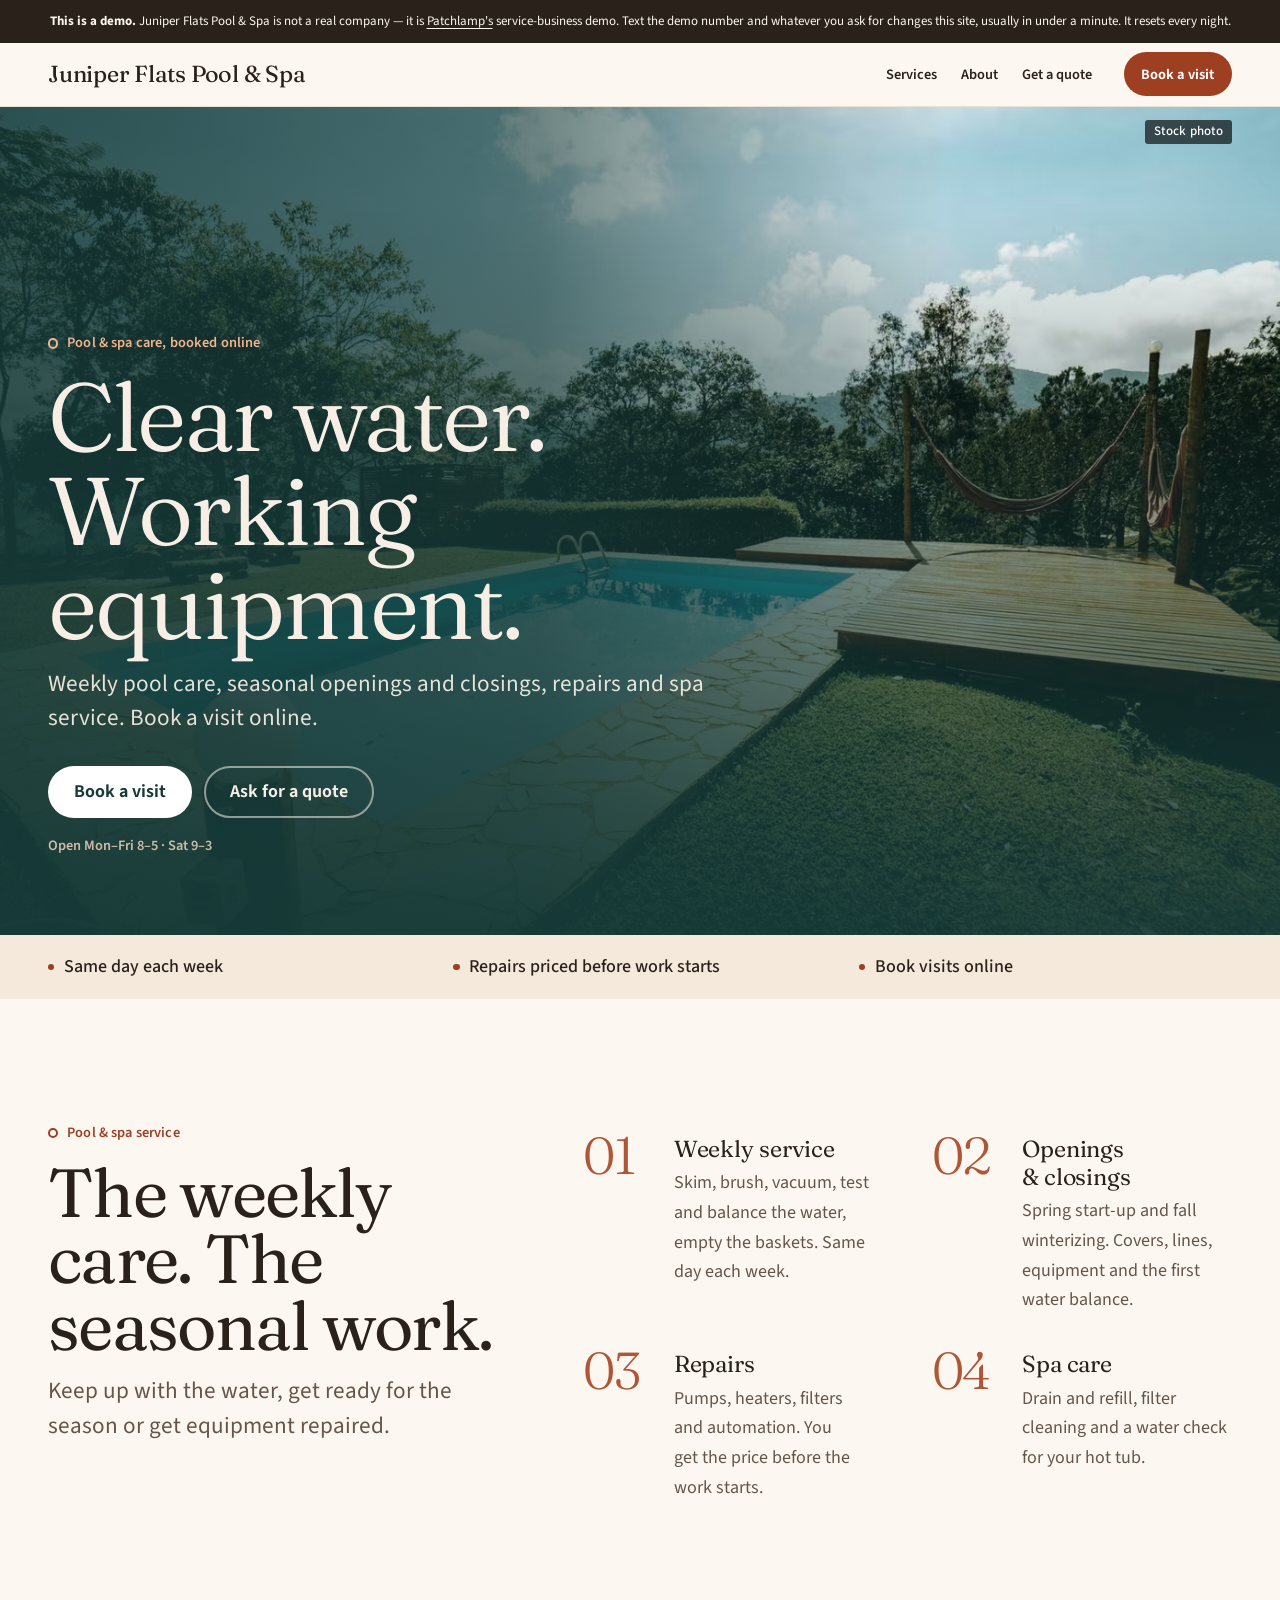
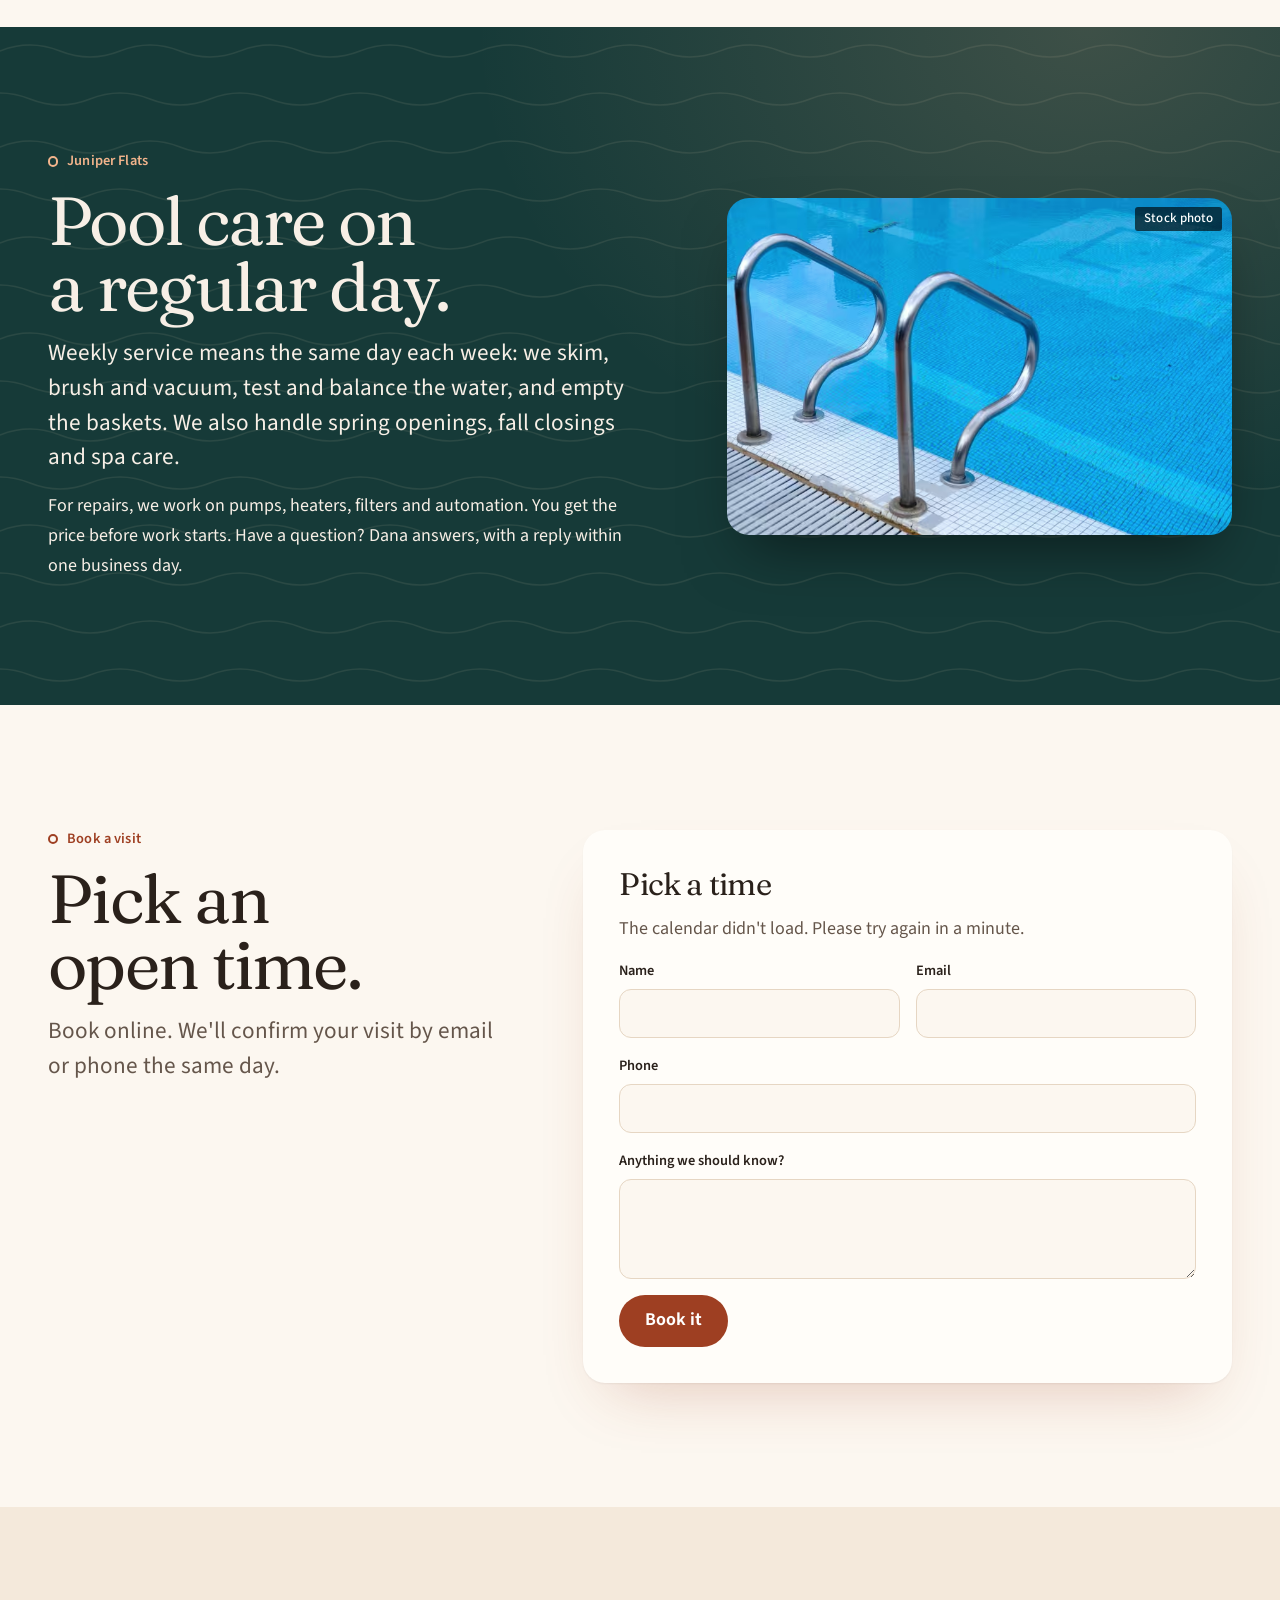
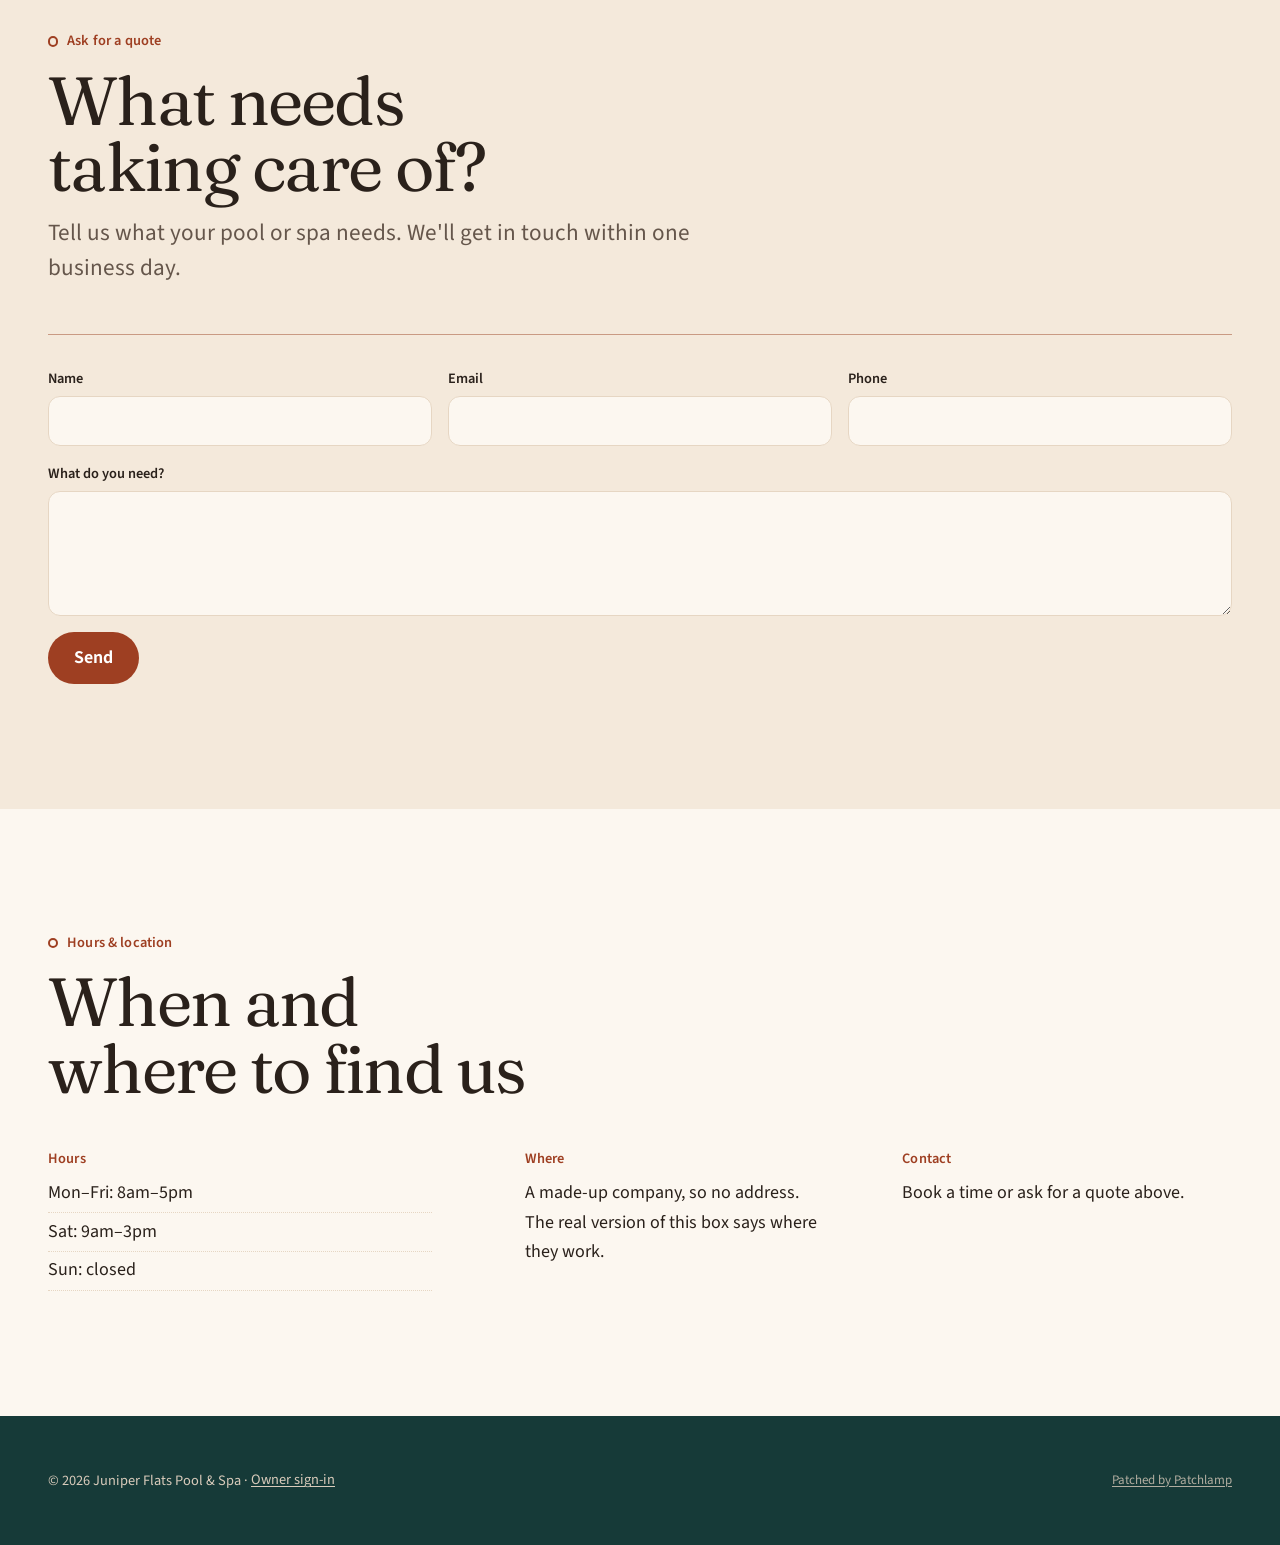
==== index.html @ 163dc889 "Warmer colours: cream and sand, terracotta accent, green-teal band Co-Authored-By: Claude Opus 5.5 <" ====
<!DOCTYPE html>
<html lang="en">
<head>
  <meta charset="utf-8">
  <meta name="viewport" content="width=device-width, initial-scale=1">
  <title>Juniper Flats Pool &amp; Spa — Patchlamp's service demo</title>
  <meta name="description" content="Juniper Flats Pool &amp; Spa is Patchlamp's demo service business: book a time, ask for a quote, and change the site by text. Not a real company.">
  <meta name="robots" content="noindex">
  <!-- The pages are rendered from site.json by `site render` (lib/sitegen.py): change site.json, never this file. -->
  <link rel="stylesheet" href="css/style.css">
  <link rel="stylesheet" href="css/look.css">
  <link rel="stylesheet" href="css/custom.css">
  <script src="js/motion.js" defer></script>
</head>
<body class="page-home">
  <p class="demo-bar">
    <strong>This is a demo.</strong> Juniper Flats Pool &amp; Spa is not a real company — it is
    <a href="https://patchlamp.com/">Patchlamp's</a> service-business demo. Text the demo number and
    whatever you ask for changes this site, usually in under a minute. It resets every night.
  </p>

  <header class="site-header">
    <a class="wordmark" href="index.html">Juniper Flats Pool &amp; Spa</a>
    <nav class="site-nav" aria-label="Site">
      <a href="index.html#services">Services</a>
      <a href="index.html#about">About</a>
      <a href="index.html#quote">Get a quote</a>
    </nav>
    <a class="header-cta" href="#booking"><span class="cta-full">Book a visit</span><span class="cta-short">Book</span></a>
  </header>

  <main id="top">
    <section class="hero-block hero--full-dark has-image" id="hero">
      <figure class="hero-media">
        <picture><source type="image/avif" srcset="images/hero-9056658-800.avif 800w, images/hero-9056658-1600.avif 1600w" sizes="100vw"><source type="image/webp" srcset="images/hero-9056658-800.webp 800w, images/hero-9056658-1600.webp 1600w" sizes="100vw"><img src="images/hero-9056658-1600.jpg" srcset="images/hero-9056658-800.jpg 800w, images/hero-9056658-1600.jpg 1600w" sizes="100vw" width="1600" height="900" alt="A serene outdoor pool with a wooden deck and hammock surrounded by lush greenery on a sunny day." loading="eager" fetchpriority="high" decoding="async"></picture><span class="img-label">Stock photo</span>
      </figure>
      <div class="hero-copy">
        <p class="hero-kicker">Pool &amp; spa care, booked online</p>
        <h1 class="hero-heading">Clear water. Working equipment.</h1>
        <p class="hero-sub">Weekly pool care, seasonal openings and closings, repairs and spa service. Book a visit online.</p>
        <div class="hero-actions">
          <a class="btn btn-primary" href="#booking">Book a visit</a>
          <a class="btn btn-secondary" href="#quote">Ask for a quote</a>
        </div>
        <p class="hero-note">Open Mon–Fri 8–5 · Sat 9–3</p>
      </div>
    </section>
    <section class="proof proof--strip" aria-label="At a glance">
      <ul class="proof-list">
        <li>Same day each week</li>
        <li>Repairs priced before work starts</li>
        <li>Book visits online</li>
      </ul>
    </section>
    <section class="section services services--numerals" id="services">
      <div class="section-inner">
        <div class="section-head">
          <p class="kicker">Pool &amp; spa service</p>
          <h2>The weekly care. The seasonal work.</h2>
          <p class="lede">Keep up with the water, get ready for the season or get equipment repaired.</p>
        </div>
        <ol class="service-list">
          <li data-reveal><span class="service-n" aria-hidden="true">01</span><h3>Weekly service</h3><p>Skim, brush, vacuum, test and balance the water, empty the baskets. Same day each week.</p></li>
          <li data-reveal><span class="service-n" aria-hidden="true">02</span><h3>Openings &amp; closings</h3><p>Spring start-up and fall winterizing. Covers, lines, equipment and the first water balance.</p></li>
          <li data-reveal><span class="service-n" aria-hidden="true">03</span><h3>Repairs</h3><p>Pumps, heaters, filters and automation. You get the price before the work starts.</p></li>
          <li data-reveal><span class="service-n" aria-hidden="true">04</span><h3>Spa care</h3><p>Drain and refill, filter cleaning and a water check for your hot tub.</p></li>
        </ol>
      </div>
    </section>
    <section class="section about about--band band" id="about">
      <div class="section-inner">
        <div class="about-grid has-image">
          <div class="about-copy">
            <p class="kicker">Juniper Flats</p>
            <h2>Pool care on a regular day.</h2>
            <p class="lede">Weekly service means the same day each week: we skim, brush and vacuum, test and balance the water, and empty the baskets. We also handle spring openings, fall closings and spa care.</p>
            <p class="">For repairs, we work on pumps, heaters, filters and automation. You get the price before work starts. Have a question? Dana answers, with a reply within one business day.</p>
          </div>
          <figure class="about-media" data-reveal>
            <picture><source type="image/avif" srcset="images/card-11484104-800.avif 800w, images/card-11484104-1600.avif 1600w" sizes="(min-width: 900px) 50vw, 100vw"><source type="image/webp" srcset="images/card-11484104-800.webp 800w, images/card-11484104-1600.webp 1600w" sizes="(min-width: 900px) 50vw, 100vw"><img src="images/card-11484104-1600.jpg" srcset="images/card-11484104-800.jpg 800w, images/card-11484104-1600.jpg 1600w" sizes="(min-width: 900px) 50vw, 100vw" width="1600" height="1066" alt="Stainless steel pool ladder leading into a clear blue tiled swimming pool." loading="lazy" decoding="async"></picture><span class="img-label">Stock photo</span>
          </figure>
        </div>
      </div>
    </section>
    <section class="section booking booking--next-available" id="booking">
      <div class="section-inner">
        <div class="form-grid">
          <div class="section-head">
            <p class="kicker">Book a visit</p>
            <h2>Pick an open time.</h2>
            <p class="lede">Book online. We'll confirm your visit by email or phone the same day.</p>
          </div>
          <div class="form-card" data-reveal>
            <!-- The times come from the database (booking_slots): open them on /admin/slots, or by text. The script
                 lists them from /api/bookings: data-next="N" puts the first N in a "next available" strip and the
                 rest by day behind "More times"; data-next="0" lists them all by day. One radio group named slot. -->
            <form class="site-form booking-form" id="book" action="/api/bookings" method="post">
              <fieldset class="form-fields">
                <fieldset class="booking-slots">
                  <legend>Pick a time</legend>
                  <div data-slots data-next="4">
                    <div class="slots-next slots-waiting" aria-hidden="true"><span class="slot-tile"></span><span class="slot-tile"></span><span class="slot-tile"></span><span class="slot-tile"></span></div>
                    <p class="muted">Loading the open times…</p>
                  </div>
                </fieldset>
                <div class="field-row">
                  <label>Name <input name="name" required autocomplete="name"></label>
                  <label>Email <input name="email" type="email" autocomplete="email"></label>
                  <label>Phone <input name="phone" type="tel" autocomplete="tel"></label>
                </div>
                <label>Anything we should know? <textarea name="notes" rows="3"></textarea></label>
                <input name="website" type="text" tabindex="-1" autocomplete="off" aria-hidden="true" style="position:absolute;left:-9999px">
                <button class="btn btn-primary" type="submit">Book it</button>
              </fieldset>
              <p class="form-thanks" data-sent="booking" hidden>Got it, your request is in. We'll confirm by email or phone, and if you left an email, a copy with a link to move or cancel it is on its way.</p>
              <p class="form-sorry" data-sent="full" hidden>That time was just taken or closed. Please pick another.</p>
              <p class="form-sorry" data-sent="0" hidden>That didn't go through: pick a time, and leave a name and an email or phone.</p>
              <script>
(function(){
var f=document.getElementById("book"),b=f.querySelector("[data-slots]"),n=+b.getAttribute("data-next")||0,q=(location.search.match(/[?&]sent=([a-z0-9-]+)/)||[])[1];
if(q&&location.hash=="#book")f.querySelectorAll("[data-sent]").forEach(function(p){p.hidden=p.getAttribute("data-sent")!=q});
function F(o){o.timeZone="UTC";return new Intl.DateTimeFormat("en-US",o).format}
var D=F({weekday:"long",month:"long",day:"numeric"}),S=F({weekday:"short",month:"short",day:"numeric"}),T=F({hour:"numeric",minute:"2-digit"});
function at(s){return new Date(s.starts_at.slice(0,16)+"Z")}
function el(t,c,x){var e=document.createElement(t);if(c)e.className=c;if(x)e.textContent=x;return e}
function put(p,c){p.appendChild(c);return c}
function say(x){b.textContent="";put(b,el("p","muted",x))}
function slot(c,s){var l=el("label",c),i=put(l,el("input"));i.type="radio";i.name="slot";i.value=s.id;i.required=true;return l}
function ex(s){return[s.label,s.places>1?s.places+" places":""].filter(Boolean).join(" · ")}
fetch("/api/bookings").then(function(r){if(!r.ok)throw r.status;return r.json()}).then(function(d){
var a=d.slots,o=b,g,z="";
if(!a.length)return say("No open times right now. Ask for a quote instead and we'll find one.");
b.textContent="";
if(n){g=put(b,el("div","slots-next"));put(g,el("p","slots-next-label","Next available"));
a.slice(0,n).forEach(function(s){var l=put(g,slot("booking-slot slot-tile",s)),t=at(s);put(l,el("span","slot-day",S(t)));put(l,el("span","slot-time",T(t)));if(ex(s))put(l,el("span","slot-note",ex(s)))});
a=a.slice(n);if(!a.length)return;
o=put(b,el("details","slots-more"));put(put(o,el("summary",null,"More times ")),el("span","slots-count","("+a.length+" more)"))}
a.forEach(function(s){var t=at(s),w=D(t);if(w!=z){g=put(o,el("div","booking-day"));put(g,el("p","booking-date",w));z=w}
put(put(g,slot("booking-slot",s)),el("span",0," "+T(t)+(ex(s)?" · "+ex(s):"")))})
}).catch(function(){say("The calendar didn't load. Please try again in a minute.")})
})();
              </script>
            </form>
          </div>
        </div>
      </div>
    </section>
    <section class="section quote quote--plain alt" id="quote">
      <div class="section-inner">
        <div class="section-head">
          <p class="kicker">Ask for a quote</p>
          <h2>What needs taking care of?</h2>
          <p class="lede">Tell us what your pool or spa needs. We'll get in touch within one business day.</p>
        </div>
        <form class="site-form" id="form" action="/api/submissions" method="post">
          <input type="hidden" name="_form" value="quote">
          <fieldset class="form-fields">
            <div class="field-row">
              <label>Name <input name="name" required autocomplete="name"></label>
              <label>Email <input name="email" type="email" required autocomplete="email"></label>
              <label>Phone <input name="phone" type="tel" autocomplete="tel"></label>
            </div>
            <label>What do you need? <textarea name="message" rows="4" required></textarea></label>
            <input name="website" type="text" tabindex="-1" autocomplete="off" aria-hidden="true" style="position:absolute;left:-9999px">
            <button class="btn btn-primary" type="submit">Send</button>
          </fieldset>
          <p class="form-thanks" hidden>Thanks — we've got it and we'll be in touch.</p>
          <p class="form-sorry" hidden>That didn't go through. Please try again.</p>
          <script>
            (function () {
              var f = document.getElementById("form"), q = location.search;
              if (/[?&]sent=0/.test(q) && location.hash === "#form") f.querySelector(".form-sorry").hidden = false;
              else if (/[?&]sent=quote/.test(q)) f.querySelector(".form-thanks").hidden = false;
            })();
          </script>
        </form>
      </div>
    </section>
    <section class="section details details--columns" id="details">
      <div class="section-inner">
        <div class="section-head">
          <p class="kicker">Hours &amp; location</p>
          <h2>When and where to find us</h2>
        </div>
        <div class="details-grid">
          <div>
            <h3>Hours</h3>
            <ul class="hours">
              <li>Mon–Fri: 8am–5pm</li>
              <li>Sat: 9am–3pm</li>
              <li>Sun: closed</li>
            </ul>
          </div>
          <div>
            <h3>Where</h3>
            <p>A made-up company, so no address. The real version of this box says where they work.</p>
          </div>
          <div>
            <h3>Contact</h3>
            <p>Book a time or ask for a quote above.</p>
          </div>
        </div>
      </div>
    </section>

  </main>

  <footer class="site-footer">
    <p class="copyright">&copy; 2026 Juniper Flats Pool &amp; Spa · <a href="/admin">Owner sign-in</a></p>
    <p class="patchlamp-badge"><a href="https://patchlamp.com/for/home-services?from=badge" rel="noopener">Patched by Patchlamp</a></p>
    <script src="https://patchlamp.com/s/site-chat.js" data-site="demo-service" crossorigin="anonymous" defer></script>
    <script src="https://patchlamp.com/hit.js" data-site="demo-service" crossorigin="anonymous" defer></script>
  </footer>
</body>
</html>
---- css/style.css ----
/* ==========================================================================
   base.css: the stylesheet every rendered site shares (B255, plans/83).
   Rendered as css/style.css. It has three readers:
   1. every page of a rendered site, followed by css/look.css (a look's
      tokens and its short list of rules) and css/custom.css when a site has one;
   2. the Functions pages (/admin, estimates, invoices, signing, /book/manage),
      which load this file and read the tokens marked "Functions" below, so
      those names stay, whatever else changes;
   3. the section variants in _sections/: their layouts live here, so any
      look can wear any variant.
   How the file works: components read tokens and never a literal colour or
   font; a look changes tokens and owns a few rules; a dark or coloured ground
   (.band, the dark heroes, the accent cards) re-sets --ink, --ink-dim and
   --accent-text for what sits inside it, so the components need no dark copy.
   Nothing is ever at opacity 0. Motion is opt-in: js/motion.js sets
   html.motion only under prefers-reduced-motion: no-preference, and a reveal
   starts from a visible state, so a still frame (a screenshot, a link
   preview, the judge) always reads whole. templates/sites/DESIGN.md is the
   standard this file serves.
   ========================================================================== */

:root {
  /* --- Colour roles ------------------------------------------------------ */
  --bg: #f7f8f8;              /* page ground */
  --bg-raised: #ffffff;       /* cards, inputs (Functions) */
  --bg-alt: #edf1f2;          /* the alternate section ground */
  --bg-line: #d3dce0;         /* hairlines, input borders (Functions) */
  --ink: #15212a;             /* body text (Functions) */
  --ink-dim: #4f5f68;         /* secondary text, at least 4.5:1 on --bg (Functions) */
  --accent: #1d6f8c;          /* fills: buttons, the checked slot, focus (Functions) */
  --accent-strong: #155468;   /* hover on a fill */
  --accent-dim: var(--accent-strong);  /* the B64 name for the hover colour */
  --accent-ink: #ffffff;      /* text on --accent */
  --accent-text: var(--accent);        /* the accent as small text on --bg; a look with a loud accent darkens it */
  --link-hover: var(--accent-strong);
  --focus: var(--accent);
  --band: #10293a;            /* the one dark ground */
  --band-ink: #f1f6f8;
  --band-dim: #b4c7d0;
  --band-accent: #86d0e6;
  --hero-ground: var(--band); /* the hero's ground for split and typographic */
  --hero-ink: var(--band-ink);
  --hero-dim: var(--band-dim);
  --hero-accent: var(--band-accent);
  --hero-scrim: var(--band);  /* what a photo darkens to under text */
  --proof-bg: var(--bg-alt);
  --proof-ink: var(--ink);
  --proof-mark: var(--accent);
  --footer-bg: var(--ink);
  --footer-ink: color-mix(in srgb, var(--bg) 82%, var(--ink));
  --sorry-bg: #fbe9e7;
  --sorry-ink: #7a1f12;
  --photo-filter: none;       /* the look's grade, until img treat grades the files themselves */
  --texture: none;            /* a band's texture: a background-image the look sets */

  /* --- Type ------------------------------------------------------------- */
  --font-display: Georgia, "Times New Roman", serif;                    /* Functions */
  --font-text: system-ui, -apple-system, "Segoe UI", Helvetica, Arial, sans-serif;
  --font-body: var(--font-text);       /* the B64 name; the Functions pages read it */
  --font-kicker: var(--font-text);
  --font-button: var(--font-text);
  --display-weight: 400;      /* the hero heading */
  --heading-weight: var(--display-weight);
  --display-tracking: -0.02em;
  --display-leading: 1.02;
  --display-case: none;
  --kicker-case: uppercase;
  --kicker-tracking: 0.14em;
  --kicker-weight: 600;
  --kicker-size: var(--step--2);
  --button-weight: 650;
  --button-case: none;
  --button-tracking: 0;
  --text-size: 1.0625rem;
  --text-leading: 1.65;
  /* The scale. Every font-size in this file and in a look is one of these, so
     the design gate can check sizes against it. --step-0 is body text. */
  --step--2: 0.8125rem;
  --step--1: clamp(0.84rem, 0.82rem + 0.1vw, 0.9rem);
  --step-0: var(--text-size);
  --step-1: clamp(1.2rem, 1.1rem + 0.45vw, 1.45rem);
  --step-2: clamp(1.45rem, 1.25rem + 0.9vw, 1.95rem);
  --step-3: clamp(2rem, 1.5rem + 2.2vw, 3.25rem);
  --step-4: clamp(2.4rem, 1.7rem + 3.2vw, 4.25rem);
  --step-5: clamp(2.75rem, 1.6rem + 5vw, 6rem);       /* the hero: 44px on a phone, 96px wide */
  --step-6: clamp(3.25rem, 1.4rem + 8vw, 8.5rem);     /* the typographic hero, which has no photo to carry it */
  --measure: 34em;            /* Functions */

  /* --- Space ------------------------------------------------------------ */
  --space: 1rem;              /* Functions */
  --space-half: 0.5rem;
  --space-2: 2rem;
  --space-3: 3rem;
  --space-4: 4.5rem;
  --space-5: clamp(4rem, 3rem + 5vw, 8rem);
  --space-lg: 2.5rem;         /* the B64 name; the Functions pages read it */
  --space-xl: var(--space-5);
  --section-pad: var(--space-5);
  --page-pad: clamp(1rem, 4vw, 3rem);   /* Functions */
  --content: 74rem;
  --wide: var(--content);

  /* --- Shape, depth ----------------------------------------------------- */
  --radius: 6px;              /* inputs, tiles */
  --radius-card: 10px;
  --radius-btn: 6px;
  --radius-media: 6px;
  --rule-strong: 1px solid var(--ink);
  --shadow-1: 0 1px 2px rgb(15 30 40 / 0.06), 0 2px 8px rgb(15 30 40 / 0.05);
  --shadow-2: 0 2px 6px rgb(15 30 40 / 0.06), 0 18px 40px -12px rgb(15 30 40 / 0.22);
  --shadow: var(--shadow-2);  /* the B64 name */

  /* --- Motion (read only under html.motion and no-preference) ----------- */
  --dur-1: 160ms;             /* hover, press */
  --dur-2: 420ms;             /* a state change */
  --dur-3: 900ms;             /* a reveal */
  --dur-moment: 1600ms;       /* a look's one hero moment */
  --ease: cubic-bezier(0.2, 0.7, 0.2, 1);
  --ease-in-out: cubic-bezier(0.65, 0, 0.35, 1);
  --lift: -3px;
  --reveal-from: 0.55;        /* never 0: a still frame must read whole */
  --reveal-shift: 10px;
  --reveal-stagger: 70ms;
}

/* --- Base ------------------------------------------------------------------ */
*, *::before, *::after { box-sizing: border-box; }
* { margin: 0; padding: 0; }
html { -webkit-text-size-adjust: 100%; text-size-adjust: 100%; scroll-padding-top: 5.5rem; }
body {
  background: var(--bg); color: var(--ink);
  font-family: var(--font-text); font-size: var(--step-0); line-height: var(--text-leading);
  -webkit-font-smoothing: antialiased; text-rendering: optimizeLegibility; font-kerning: normal;
  font-synthesis: weight;   /* never a browser-slanted italic or scaled small caps: a look that wants one ships the face */
  overflow-x: clip;
}
img, svg, video { display: block; max-width: 100%; height: auto; }
picture { display: contents; }
h1, h2, h3, h4 {
  font-family: var(--font-display); font-weight: var(--heading-weight);
  letter-spacing: var(--display-tracking); line-height: 1.1; text-transform: var(--display-case);
  text-wrap: balance;
}
h1, h2 { font-size: var(--step-4); line-height: var(--display-leading); }
h3 { font-size: var(--step-1); line-height: 1.2; letter-spacing: -0.005em; }
p { max-width: var(--measure); text-wrap: pretty; }
a { color: var(--accent-text); text-underline-offset: 0.2em; text-decoration-thickness: 1px; }
a:hover { color: var(--link-hover); text-decoration-thickness: 2px; }
.muted { color: var(--ink-dim); }
.visually-hidden { position: absolute; width: 1px; height: 1px; overflow: hidden; clip-path: inset(50%); white-space: nowrap; }
:focus-visible { outline: 3px solid var(--focus); outline-offset: 3px; border-radius: 2px; }
::selection { background: var(--accent); color: var(--accent-ink); }

/* Grounds that change the ink: everything inside reads these instead, the surfaces (--bg, --bg-raised,
   --bg-alt) as well as the text, so a form card, a tile or an input inside a band is a lifted tone of the
   band with light text, never a light card with light text. */
.band, .hero--full-dark {
  background-color: var(--band); background-image: var(--texture); color: var(--band-ink);
  --ink: var(--band-ink); --ink-dim: var(--band-dim); --accent-text: var(--band-accent);
  --link-hover: var(--band-ink); --focus: var(--band-accent);
  --bg: color-mix(in srgb, var(--band-ink) 6%, var(--band));
  --bg-alt: var(--bg);
  --bg-raised: color-mix(in srgb, var(--band-ink) 11%, var(--band));
  --bg-line: color-mix(in srgb, var(--band-ink) 24%, transparent);
  --rule-strong: 1px solid color-mix(in srgb, var(--band-ink) 45%, transparent);
}
.hero--split, .hero--typographic {
  background-color: var(--hero-ground); color: var(--hero-ink);
  --ink: var(--hero-ink); --ink-dim: var(--hero-dim); --accent-text: var(--hero-accent);
  --link-hover: var(--hero-ink); --focus: var(--hero-accent);
  --bg: color-mix(in srgb, var(--hero-ink) 6%, var(--hero-ground));
  --bg-alt: var(--bg);
  --bg-raised: color-mix(in srgb, var(--hero-ink) 11%, var(--hero-ground));
  --bg-line: color-mix(in srgb, var(--hero-ink) 24%, transparent);
}
.contact-card, .cta--band {
  background: var(--accent); color: var(--accent-ink);
  --ink: var(--accent-ink); --ink-dim: color-mix(in srgb, var(--accent-ink) 82%, var(--accent));
  --accent-text: var(--accent-ink); --link-hover: var(--accent-ink); --focus: var(--accent-ink);
  --bg: color-mix(in srgb, var(--accent-ink) 8%, var(--accent));
  --bg-alt: var(--bg);
  --bg-raised: color-mix(in srgb, var(--accent-ink) 14%, var(--accent));
  --bg-line: color-mix(in srgb, var(--accent-ink) 30%, transparent);
}

/* --- The demo and preview bar ------------------------------------------- */
.demo-bar {
  max-width: none; margin: 0; padding: 0.45rem var(--page-pad);
  background: var(--ink); color: var(--bg); font-size: var(--step--2); line-height: 1.45; text-align: center;
}
.demo-bar a { color: inherit; display: inline-block; padding-block: 0.3rem; }

/* --- Header: the name, the sections, the one way to reach them ------------ */
.site-header {
  position: sticky; top: 0; z-index: 20;
  display: flex; align-items: center; gap: var(--space) var(--space-2);
  padding: 0.6rem var(--page-pad);
  background: color-mix(in srgb, var(--bg) 93%, transparent); color: var(--ink);
  -webkit-backdrop-filter: saturate(1.4) blur(10px); backdrop-filter: saturate(1.4) blur(10px);
  border-bottom: 1px solid color-mix(in srgb, var(--bg-line) 70%, transparent);
}
.wordmark {
  display: inline-flex; align-items: center; gap: 0.45rem; margin-right: auto; min-height: 44px; min-width: 0;
  font-family: var(--font-display); font-size: var(--step-1); font-weight: var(--heading-weight);
  letter-spacing: -0.01em; line-height: 1.05; text-transform: var(--display-case);
  color: inherit; text-decoration: none;
}
.wordmark:hover { color: inherit; text-decoration: none; }
.wordmark-sub { color: var(--accent-text); }
.site-nav { display: flex; gap: 0.25rem 1.5rem; }
.site-nav a {
  display: inline-flex; align-items: center; min-height: 44px;
  color: inherit; text-decoration: none; font-size: var(--step--1); font-weight: 600;
}
.site-nav a:hover, .site-nav a[aria-current="page"] { color: var(--accent-text); }
.header-cta {
  display: inline-flex; align-items: center; flex: none; min-height: 44px; padding: 0.5rem 1.1rem;
  background: var(--accent); color: var(--accent-ink); border-radius: var(--radius-btn);
  font-family: var(--font-button); font-size: var(--step--1); font-weight: var(--button-weight);
  letter-spacing: var(--button-tracking); text-transform: var(--button-case); text-decoration: none; white-space: nowrap;
}
.header-cta:hover { background: var(--accent-strong); color: var(--accent-ink); text-decoration: none; }
.header-cta .cta-short { display: none; }
@media (max-width: 56em) { .site-nav { display: none; } }   /* one scroll on a phone; the call button stays */
@media (max-width: 30em) {
  .site-header { gap: var(--space); }
  .header-cta .cta-full { display: none; }
  .header-cta .cta-short { display: inline; }
}

/* --- Buttons (.button: the B64 class the pasted collection blocks use) ---- */
.btn, .button {
  display: inline-flex; align-items: center; justify-content: center; gap: 0.5rem;
  min-height: 3.25rem; padding: 0.7rem 1.5rem;
  font-family: var(--font-button); font-size: var(--step-0); font-weight: var(--button-weight); line-height: 1.15;
  letter-spacing: var(--button-tracking); text-transform: var(--button-case); text-align: center; text-decoration: none;
  cursor: pointer; border: 2px solid transparent; border-radius: var(--radius-btn);
}
.btn-primary, .button { background: var(--accent); color: var(--accent-ink); }
.btn-primary:hover, .button:hover { background: var(--accent-strong); color: var(--accent-ink); text-decoration: none; }
.btn-secondary { background: transparent; color: inherit; border-color: color-mix(in srgb, currentColor 55%, transparent); }
.btn-secondary:hover { color: inherit; border-color: currentColor; background: color-mix(in srgb, currentColor 8%, transparent); text-decoration: none; }
.action-row { display: flex; flex-wrap: wrap; align-items: center; gap: 0.75rem; }
@media (max-width: 30em) { .btn, .button { padding-inline: 1.15rem; } }

/* --- Pictures and their labels (a stock or AI picture says so) ----------- */
figure { position: relative; margin: 0; }
figure img { filter: var(--photo-filter); }
.img-label {
  position: absolute; top: 0.6rem; right: 0.6rem; z-index: 2; max-width: calc(100% - 1.2rem);
  padding: 0.2rem 0.55rem; border-radius: 3px; background: rgb(0 0 0 / 0.64); color: #fff;
  font: 500 var(--step--2)/1.35 var(--font-text); letter-spacing: 0.01em; text-transform: none; pointer-events: none;
}

/* --- Hero: shared parts ------------------------------------------------- */
.hero-block { position: relative; isolation: isolate; }
.hero-media { position: relative; margin: 0; overflow: hidden; background-color: var(--band); }
.hero-media img { width: 100%; height: 100%; object-fit: cover; }
.hero-field { background-image: var(--texture); }   /* the colour field a hero shows when there is no photo */
.hero-copy { position: relative; z-index: 1; }
.hero-kicker {
  font: var(--kicker-weight) var(--kicker-size)/1.3 var(--font-kicker);
  text-transform: var(--kicker-case); letter-spacing: var(--kicker-tracking);
  color: var(--accent-text); margin-bottom: var(--space);
}
.hero-heading {
  font-size: var(--step-5); line-height: var(--display-leading); font-weight: var(--display-weight);
  max-width: 13ch; margin-bottom: var(--space);
}
.hero-heading em { font-style: normal; color: var(--accent-text); }
.hero-sub { font-size: var(--step-1); line-height: 1.45; max-width: 30em; color: var(--ink-dim); }
.hero-actions { display: flex; flex-wrap: wrap; gap: 0.75rem; margin-top: var(--space-2); }
.hero-actions:empty { display: none; }
.hero-note { margin-top: var(--space); font-size: var(--step--1); font-weight: 600; color: var(--ink-dim); }
.hero-phone a {
  display: inline-block; padding-block: 0.3rem; color: inherit; text-decoration: none;
  font: var(--heading-weight) var(--step-2)/1.1 var(--font-display); letter-spacing: var(--display-tracking);
}

/* hero--band-card: a photo band, the words on a card over its lower edge */
.hero--band-card { background: var(--bg); color: var(--ink); padding-bottom: var(--space-3); }
.hero--band-card .hero-media { height: clamp(12rem, 44vw, 34rem); }
.hero--band-card .hero-copy {
  margin: calc(-1 * clamp(3rem, 9vw, 11rem)) var(--page-pad) 0; max-width: 46rem;
  padding: clamp(1.5rem, 4vw, 3.5rem);
  background: var(--bg-raised); border-radius: var(--radius-card); box-shadow: var(--shadow-2);
}
@media (min-width: 60em) {
  .hero--band-card .hero-copy { margin-left: max(var(--page-pad), calc((100vw - var(--content)) / 2)); }
}

/* hero--split: the words on the hero ground, the photo beside them (under them on a phone) */
.hero--split { display: grid; }
.hero--split .hero-media { order: 2; height: clamp(14rem, 60vw, 24rem); }
.hero--split .hero-copy { padding: var(--space-3) var(--page-pad); }
.hero--split .hero-field { display: none; }
@media (min-width: 56em) {
  .hero--split.has-image { grid-template-columns: minmax(0, 1.05fr) minmax(0, 1fr); min-height: min(86svh, 44rem); }
  .hero--split .hero-media { height: auto; }
  .hero--split .hero-copy {
    align-self: center; width: 100%; max-width: calc(var(--content) + 2 * var(--page-pad)); margin-inline: auto;
    padding: var(--space-4) var(--page-pad);
  }
  .hero--split.has-image .hero-copy { padding-right: var(--space-3); padding-left: max(var(--page-pad), calc((100vw - var(--content)) / 2)); }
}

/* hero--full-dark: the photo full bleed, the words low on a scrim of the band colour */
.hero--full-dark { display: grid; min-height: 30rem; }
@media (min-width: 48em) { .hero--full-dark { min-height: min(92svh, 56rem); } }
.hero--full-dark > .hero-media, .hero--full-dark > .hero-copy { grid-area: 1 / 1; }
/* The scrim is what makes words over any photo readable: behind the heading it is at least about 70% of the
   band colour, which keeps white text above 4.5:1 even over white sky (the design gate samples it). On a phone
   the words fill the hero, so the scrim is one wash: light at the top so the scene shows, about 70% from the
   kicker down through the H1 (5.6:1 on the Juniper pool, 6.1:1 on clear-water's sky, 2026-10-23), and 85% at the
   foot; at 48-95% it read as a dark colour field (the judge, wick-7). Wider, it darkens the left and the bottom. */
.hero--full-dark .hero-media::after {
  content: ""; position: absolute; inset: 0;
  background: linear-gradient(180deg, color-mix(in srgb, var(--hero-scrim) 25%, transparent) 0%,
    color-mix(in srgb, var(--hero-scrim) 70%, transparent) 25%,
    color-mix(in srgb, var(--hero-scrim) 72%, transparent) 60%,
    color-mix(in srgb, var(--hero-scrim) 85%, transparent) 100%);
}
@media (min-width: 48em) {
  .hero--full-dark .hero-media::after {
    background:
      linear-gradient(180deg, transparent 12%, color-mix(in srgb, var(--hero-scrim) 45%, transparent) 45%, color-mix(in srgb, var(--hero-scrim) 94%, transparent) 100%),
      linear-gradient(90deg, color-mix(in srgb, var(--hero-scrim) 82%, transparent), color-mix(in srgb, var(--hero-scrim) 62%, transparent) 42%, transparent 74%);
  }
}
.hero--full-dark .hero-copy {
  align-self: end; width: 100%; max-width: calc(var(--content) + 2 * var(--page-pad)); margin-inline: auto;
  padding: clamp(5rem, 14vw, 8rem) var(--page-pad) clamp(2rem, 6vw, 5.5rem);
}
.hero--full-dark .hero-field::after { content: none; }   /* no photo: the field is the ground, no scrim */
.hero--full-dark .hero-sub { color: color-mix(in srgb, var(--band-ink) 92%, transparent); }
.hero--full-dark .hero-media .img-label { top: 0.8rem; right: var(--page-pad); }

/* hero--typographic: no photo; the heading at the largest step on a colour field */
.hero--typographic { background-image: var(--texture); }
.hero--typographic .hero-copy {
  display: grid; gap: var(--space-2); max-width: calc(var(--content) + 2 * var(--page-pad)); margin-inline: auto;
  padding: clamp(3.5rem, 10vw, 9rem) var(--page-pad) clamp(3rem, 7vw, 6rem);
}
.hero--typographic .hero-kicker { margin: 0; }
.hero--typographic .hero-heading { font-size: var(--step-6); max-width: 14ch; margin: 0; }
.hero--typographic .hero-aside .hero-actions { margin-top: var(--space); }
.hero--typographic .hero-note { margin: 0; padding-top: var(--space); border-top: 1px solid color-mix(in srgb, currentColor 30%, transparent); }
@media (min-width: 60em) {
  .hero--typographic .hero-copy { grid-template-columns: minmax(0, 7fr) minmax(0, 5fr); column-gap: var(--space-4); }
  .hero--typographic .hero-kicker, .hero--typographic .hero-heading { grid-column: 1 / -1; }
  .hero--typographic .hero-aside { grid-column: 2; grid-row: 3; }
  .hero--typographic .hero-note, .hero--typographic .hero-phone { grid-column: 1; grid-row: 3; align-self: end; }
  .hero--typographic .hero-note + .hero-phone { grid-row: 4; }
}

/* --- Proof: the line under the hero (rating, area, hours) ---------------- */
.proof-list { list-style: none; }
.proof-list li { display: flex; align-items: center; gap: 0.6rem; min-height: 2rem; }
.proof-list a { color: inherit; display: inline-block; padding-block: 0.35rem; }
/* proof--strip: a band of its own colour */
.proof--strip { background: var(--proof-bg); color: var(--proof-ink); }
.proof--strip .proof-list {
  max-width: calc(var(--content) + 2 * var(--page-pad)); margin: 0 auto; padding: 1rem var(--page-pad);
  display: grid; grid-template-columns: repeat(auto-fit, minmax(min(100%, 9.5rem), 1fr)); gap: 0.35rem var(--space-2);
  font-size: var(--step--1); font-weight: 600; line-height: 1.3;
}
.proof--strip li::before { content: ""; flex: none; width: 0.5rem; height: 0.5rem; border-radius: 50%; background: var(--proof-mark); }
@media (min-width: 48em) { .proof--strip .proof-list { grid-template-columns: repeat(auto-fit, minmax(12rem, 1fr)); font-size: var(--step-0); } }
/* proof--inline: one typeset line between rules, on the page ground */
.proof--inline { padding: 0 var(--page-pad); }
.proof--inline .proof-list {
  max-width: var(--content); margin: 0 auto; padding: 0.9rem 0;
  display: flex; flex-wrap: wrap; gap: 0.25rem 1.6rem;
  border-top: var(--rule-strong); border-bottom: 1px solid var(--bg-line); font-size: var(--step-0);
}
.proof--inline li::before { content: var(--proof-glyph, "•"); color: var(--proof-mark); }

/* --- Sections ------------------------------------------------------------ */
.section { padding: var(--section-pad) var(--page-pad); }
.section.alt { background: var(--bg-alt); }
.section-inner { max-width: var(--content); margin: 0 auto; }
.section-head { max-width: 44rem; margin-bottom: var(--space-3); }
.section-head h2 { margin-bottom: var(--space); }
.kicker {
  font: var(--kicker-weight) var(--kicker-size)/1.3 var(--font-kicker);
  text-transform: var(--kicker-case); letter-spacing: var(--kicker-tracking);
  color: var(--accent-text); margin-bottom: var(--space);
}
.lede { font-size: var(--step-1); line-height: 1.5; color: var(--ink-dim); max-width: 30em; }
.section-media { margin: var(--space-2) 0 0; }
.section-media img, .about-media img { width: 100%; aspect-ratio: 3 / 2; object-fit: cover; border-radius: var(--radius-media); }
.preview-caveat {
  margin-top: var(--space); padding: 0.75rem 1rem; border-left: 3px solid var(--accent);
  background: var(--bg-raised); color: var(--ink-dim); font-size: var(--step--1);
}

/* --- Services ----------------------------------------------------------- */
.service-list { list-style: none; display: grid; gap: var(--space-2) var(--space-3); }
.service-n {
  font: var(--display-weight) var(--step-3)/0.9 var(--font-display); letter-spacing: -0.03em;
  color: var(--accent-text); font-variant-numeric: lining-nums tabular-nums;
}
.service-list h3 { margin-bottom: 0.35rem; }
.service-list p { color: var(--ink-dim); }
/* services--numerals: an editorial list beside a head that stays in view */
.services--numerals .section-inner { display: grid; gap: var(--space-3); }
.services--numerals .section-head { margin: 0; }
.services--numerals .service-list li { display: grid; grid-template-columns: auto 1fr; column-gap: 1.25rem; align-content: start; }
.services--numerals .service-n { grid-row: span 2; min-width: 2.2ch; }
.services--numerals .service-list h3 { margin-top: 0.2rem; }
@media (min-width: 40em) { .services--numerals .service-list { grid-template-columns: 1fr 1fr; } }
@media (min-width: 60em) {
  .services--numerals .section-inner { grid-template-columns: 5fr 7fr; align-items: start; column-gap: var(--space-4); }
  .services--numerals .section-head { position: sticky; top: 6rem; }
  .services--numerals .service-list { padding-top: var(--space-half); }
}
/* services--blocks: solid blocks of colour, tiled, the number inside */
.services--blocks .service-list { gap: 4px; grid-template-columns: repeat(auto-fit, minmax(min(100%, 15rem), 1fr)); }
.services--blocks .service-list li { background: var(--bg-raised); padding: 1.5rem 1.5rem 1.75rem; }
.services--blocks.alt .service-list li { background: var(--bg); }
.services--blocks .service-n { display: block; margin-bottom: 0.9rem; }
.services--blocks .section-media img, .services--ruled .section-media img { aspect-ratio: 3 / 1; }
/* services--ruled: an index, a rule above each row, no boxes */
.services--ruled .service-list { gap: 0; }
.services--ruled .service-list li {
  display: grid; grid-template-columns: 3.25rem minmax(0, 1fr); column-gap: var(--space);
  padding: 1.1rem 0 1.5rem; border-top: var(--rule-strong);
}
.services--ruled .service-list li:last-child { border-bottom: 1px solid var(--bg-line); }
.services--ruled .service-n { grid-row: span 2; font-size: var(--step-2); }
@media (min-width: 48em) {
  .services--ruled .service-list li { grid-template-columns: 5rem minmax(0, 1fr) minmax(0, 1.35fr); align-items: baseline; padding: 1.5rem 0; }
  .services--ruled .service-n { grid-row: auto; }
  .services--ruled .service-list h3 { font-size: var(--step-2); margin: 0; }
}

/* --- Area: the towns, as a typeset list ---------------------------------- */
.area--list .section-inner { display: grid; gap: var(--space-2); }
.area--list .section-head { margin: 0; }
.place-list { list-style: none; columns: 2 9rem; column-gap: var(--space-2); }
.place-list li {
  break-inside: avoid; padding: 0.55rem 0; border-bottom: 1px solid var(--bg-line);
  font: var(--heading-weight) var(--step-1)/1.2 var(--font-display); text-transform: var(--display-case);
}
@media (min-width: 60em) {
  .area--list .section-inner { grid-template-columns: 5fr 7fr; column-gap: var(--space-4); align-items: start; }
  .place-list { columns: 3 9rem; }
}

/* --- About -------------------------------------------------------------- */
.about-grid { display: grid; gap: var(--space-3); align-items: center; }
.about-copy h2 { margin-bottom: var(--space); }
.about-copy p + p { margin-top: var(--space); }
.about-copy .lede { color: var(--ink); }
.about-media { margin: 0; }
@media (min-width: 60em) {
  .about-grid.has-image { grid-template-columns: 6fr 5fr; gap: var(--space-4); }
  /* no picture: the heading and lede across, the rest in two columns, so the right half isn't empty */
  .about-grid:not(.has-image) .about-copy { columns: 2; column-gap: var(--space-4); }
  .about-grid:not(.has-image) .about-copy > :is(.kicker, h2, .lede) { column-span: all; }
  .about-grid:not(.has-image) .about-copy .lede { max-width: 36em; margin-bottom: var(--space-2); }
  .about-grid:not(.has-image) .about-copy p:not(.lede) { margin-top: 0; margin-bottom: var(--space); break-inside: avoid; }
}
.about--band .about-media img { box-shadow: 0 30px 60px -24px rgb(0 0 0 / 0.5); }

/* --- Gallery ------------------------------------------------------------ */
.gallery-grid { list-style: none; display: grid; gap: 0.75rem; grid-template-columns: repeat(2, minmax(0, 1fr)); }
.gallery-grid li { position: relative; }
.gallery-grid img { width: 100%; height: 100%; aspect-ratio: 4 / 5; object-fit: cover; border-radius: var(--radius-media); }
/* gallery--grid fills every row whatever the count: on a phone an odd last picture goes full width;
   wider, three columns, the first of 3, 6, 9 … leads two by two, and a leftover one or two widen */
.gallery--grid .gallery-grid li:last-child:nth-child(odd) { grid-column: 1 / -1; }
.gallery--grid .gallery-grid li:last-child:nth-child(odd) img { aspect-ratio: 8 / 5; }
@media (min-width: 48em) {
  .gallery--grid .gallery-grid { grid-template-columns: repeat(3, minmax(0, 1fr)); }
  .gallery--grid .gallery-grid li:last-child:nth-child(odd) { grid-column: auto; }
  .gallery--grid .gallery-grid li:last-child:nth-child(odd) img { aspect-ratio: 4 / 5; }
  .gallery--grid .gallery-grid li:first-child:nth-last-child(3n) { grid-column: span 2; grid-row: span 2; }
  .gallery--grid .gallery-grid li:first-child:nth-last-child(3n) figure { position: absolute; inset: 0; }
  .gallery--grid .gallery-grid li:first-child:nth-last-child(3n) img { aspect-ratio: auto; }
  .gallery--grid .gallery-grid li:last-child:nth-child(3n+1) { grid-column: 1 / -1; }
  .gallery--grid .gallery-grid li:last-child:nth-child(3n+1) img { aspect-ratio: 21 / 9; }
  .gallery--grid .gallery-grid li:last-child:nth-child(3n+2) { grid-column: span 2; }
  .gallery--grid .gallery-grid li:last-child:nth-child(3n+2) img { aspect-ratio: 8 / 5; }
}
/* gallery--strip: one row that scrolls sideways, each picture snapping into place */
.gallery-strip {
  display: flex; overflow-x: auto; overscroll-behavior-x: contain; scroll-snap-type: x mandatory;
  margin-inline: calc(-1 * var(--page-pad)); padding: 0 var(--page-pad) 0.75rem; scroll-padding-inline: var(--page-pad);
  scrollbar-width: thin; scrollbar-color: var(--bg-line) transparent;
}
.gallery-strip li { flex: 0 0 min(78vw, 24rem); scroll-snap-align: start; }
.gallery-more { margin-top: var(--space-2); }
.gallery-more a { display: inline-block; padding: 0.4rem 0; font-weight: 600; }
.gallery-empty { color: var(--ink-dim); }

/* --- Forms ---------------------------------------------------------------- */
.form-grid { display: grid; gap: var(--space-2); align-items: start; }
.form-grid .section-head { margin: 0; }
@media (min-width: 60em) {
  .form-grid { grid-template-columns: 5fr 7fr; gap: var(--space-4); }
  .form-grid .section-head { position: sticky; top: 6rem; }
}
.form-card {
  position: relative; background: var(--bg-raised); color: var(--ink);
  border-radius: var(--radius-card); box-shadow: var(--shadow-2); padding: clamp(1.25rem, 3vw, 2.25rem);
}
.site-form { position: relative; display: grid; gap: 1rem; min-width: 0; }
.form-fields { border: 0; display: grid; gap: 1rem; min-width: 0; }
.form-fields[disabled] { opacity: 0.62; }
.site-form label { display: grid; gap: 0.35rem; font-size: var(--step--1); font-weight: 600; }
.field-row { display: grid; gap: 1rem; }
@media (min-width: 40em) {
  .field-row { grid-template-columns: 1fr 1fr; }
  .field-row label:last-child:nth-child(odd) { grid-column: 1 / -1; }
}
.site-form input:not([type=radio]):not([type=checkbox]), .site-form textarea, .site-form select {
  width: 100%; min-height: 48px; padding: 0.7rem 0.85rem;
  font: 400 var(--step-0)/1.4 var(--font-text); color: var(--ink);
  background: var(--bg); border: 1px solid var(--bg-line); border-radius: var(--radius);
}
.site-form textarea { resize: vertical; }
.site-form input:not([type=radio]):not([type=checkbox]):focus-visible, .site-form :is(textarea, select):focus-visible {
  outline-offset: 0; border-color: var(--accent);
}
.site-form .btn, .site-form .button { justify-self: start; }
.form-off-note {
  padding: 0.75rem 1rem; border: 1px dashed var(--ink-dim); border-radius: var(--radius);
  background: var(--bg); font-size: var(--step--1); font-weight: 600;
}
.form-thanks, .form-sorry { padding: 0.8rem 1rem; border-radius: var(--radius); font-weight: 600; }
.form-thanks { background: color-mix(in srgb, var(--accent) 12%, var(--bg-raised)); }
.form-sorry { background: var(--sorry-bg); color: var(--sorry-ink); }
.contact-lines { list-style: none; display: grid; gap: 0.2rem; margin-top: var(--space); }
.contact-lines a { display: inline-block; padding-block: 0.3rem; font-weight: 600; }
.form-grid .section-media img { aspect-ratio: 4 / 3; }
@media (max-width: 59.99em) { .quote .section-media { display: none; } }   /* on a phone the form matters more */

/* --- Booking: one radio group named slot ---------------------------------- */
.booking-slots { border: 0; display: grid; gap: 0.9rem; min-width: 0; }
.booking-slots legend {
  padding: 0; margin-bottom: 0.75rem;
  font: var(--heading-weight) var(--step-2)/1.15 var(--font-display); letter-spacing: var(--display-tracking); text-transform: var(--display-case);
}
[data-slots] { display: grid; gap: 0.9rem; min-width: 0; }
.booking-slot { cursor: pointer; }
/* the "next available" strip */
.slots-next { display: grid; grid-template-columns: repeat(2, minmax(0, 1fr)); gap: 0.6rem; }
@media (min-width: 40em) { .slots-next { grid-template-columns: repeat(4, minmax(0, 1fr)); } }
.slots-next-label { grid-column: 1 / -1; font-size: var(--step--1); font-weight: 600; color: var(--ink-dim); }
.site-form .slot-tile {
  position: relative; display: grid; gap: 0.1rem; align-content: start; min-height: 5.25rem;
  padding: 0.8rem 0.85rem; font-size: var(--step-0); font-weight: 400;
  background: var(--bg); border: 2px solid var(--bg-line); border-radius: var(--radius);
}
/* the radio is the whole tile: unpainted (no box, no border, never opacity 0), it is the tap target and stays
   in the form and the accessibility tree; the tile shows its checked and focus states */
.slot-tile input { position: absolute; inset: 0; z-index: 1; width: 100%; height: 100%; margin: 0;
  -webkit-appearance: none; appearance: none; background: transparent; border: 0; border-radius: inherit; cursor: pointer; }
.slot-tile input:focus-visible { outline: none; }
.slot-day { font-size: var(--step--1); font-weight: 600; color: var(--ink-dim); }
.slot-time { font: var(--heading-weight) var(--step-1)/1.15 var(--font-display); letter-spacing: -0.01em; text-transform: var(--display-case); white-space: nowrap; }
.slot-note { font-size: var(--step--2); font-weight: 600; color: var(--accent-text); }
.slot-tile:has(input:checked) { border-color: var(--accent); background: color-mix(in srgb, var(--accent) 10%, var(--bg-raised)); }
.slot-tile:has(input:focus-visible) { outline: 3px solid var(--focus); outline-offset: 2px; }
.slots-waiting .slot-tile { min-height: 5.25rem; border: 2px dashed var(--bg-line); border-radius: var(--radius); background: color-mix(in srgb, var(--bg-line) 35%, var(--bg)); }
/* the rest, by day, behind "More times" */
.slots-more { border-top: 1px solid var(--bg-line); padding-top: 0.6rem; }
.slots-more summary { display: flex; align-items: center; gap: 0.35rem; min-height: 44px; cursor: pointer; font-weight: 600; color: var(--accent-text); }
.slots-count { color: var(--ink-dim); font-weight: 400; }
.booking-day { display: flex; flex-wrap: wrap; align-items: center; gap: 0.5rem; margin-top: 0.75rem; }
.booking-date { flex-basis: 100%; font-size: var(--step--1); font-weight: 600; color: var(--ink-dim); }
.site-form .booking-day .booking-slot {
  display: inline-flex; align-items: center; gap: 0.45rem; min-height: 44px; padding: 0.4rem 0.85rem;
  font-size: var(--step-0); font-weight: 400;
  background: var(--bg-raised); border: 1px solid var(--bg-line); border-radius: var(--radius);
}
.booking-day .booking-slot input { width: 1.5rem; height: 1.5rem; margin: 0; accent-color: var(--accent); }   /* 24px: a thumb's minimum */
.booking-day .booking-slot:has(input:checked) { border-color: var(--accent); background: color-mix(in srgb, var(--accent) 10%, var(--bg-raised)); }
/* booking--full: every time by day in columns, the fields beside them */
.booking--full [data-slots] { grid-template-columns: repeat(auto-fill, minmax(min(100%, 11rem), 1fr)); gap: var(--space) var(--space-2); }
.booking--full [data-slots] > p { grid-column: 1 / -1; }
.booking--full .booking-day { flex-direction: column; align-items: stretch; margin: 0; }
.booking--full .booking-date { flex-basis: auto; padding-bottom: 0.35rem; border-bottom: var(--rule-strong); }
@media (min-width: 60em) {
  .booking--full .booking-form > .form-fields { grid-template-columns: minmax(0, 7fr) minmax(0, 5fr); column-gap: var(--space-3); align-items: start; }
  .booking--full .booking-slots { grid-row: span 3; }
  .booking--full .field-row { grid-template-columns: 1fr; }
}

/* --- Quote ---------------------------------------------------------------- */
/* quote--plain: the head across, the form straight on the ground under a rule */
@media (min-width: 60em) {
  .quote--plain .section-head.section-head { max-width: none; display: grid; grid-template-columns: 7fr 5fr; column-gap: var(--space-4); align-items: start; }
  .quote--plain .section-head > * { grid-column: 1; }
  .quote--plain .section-head > .section-media { grid-column: 2; grid-row: 1 / span 6; margin: 0; }
}
.quote--plain .site-form { padding-top: var(--space-2); border-top: var(--rule-strong); }
@media (min-width: 48em) {
  .quote--plain .field-row { grid-template-columns: repeat(3, minmax(0, 1fr)); }
  .quote--plain .field-row label:last-child:nth-child(odd) { grid-column: auto; }
}

/* --- Contact -------------------------------------------------------------- */
.contact-card { display: grid; gap: var(--space-2); padding: clamp(1.75rem, 5vw, 4rem); border-radius: var(--radius-card); }
.contact-card .section-head { margin: 0; }
.contact-card .btn-primary, .cta--band .btn-primary { background: var(--accent-ink); color: var(--accent); }
.contact-card .btn-primary:hover, .cta--band .btn-primary:hover { background: color-mix(in srgb, var(--accent-ink) 88%, var(--accent)); color: var(--accent); }
@media (min-width: 60em) { .contact-card { grid-template-columns: 7fr 5fr; align-items: end; column-gap: var(--space-4); } }
.contact--plain .section-head { margin-bottom: var(--space-2); }

/* --- Details: hours, where, contact ---------------------------------------- */
.details-grid { display: grid; gap: var(--space-2); }
.details-grid h3, .details-label {
  margin-bottom: 0.6rem; font: var(--kicker-weight) var(--kicker-size)/1.3 var(--font-kicker);
  text-transform: var(--kicker-case); letter-spacing: var(--kicker-tracking); color: var(--accent-text);
}
.details-grid ul { list-style: none; }
.details-grid li + li { margin-top: 0.2rem; }
.details-grid a { display: inline-block; padding-block: 0.3rem; }
.hours li { max-width: 24rem; padding-bottom: 0.3rem; border-bottom: 1px dotted var(--bg-line); }
@media (min-width: 48em) { .details--columns .details-grid { grid-template-columns: 1.3fr 1fr 1fr; gap: var(--space-3); } }
/* details--table: the hours set large, the rest beside them */
.details--table h2 { margin-bottom: var(--space-2); }
.hours-table li {
  max-width: none; padding: 0.55rem 0; border-bottom: var(--rule-strong);
  font: var(--heading-weight) var(--step-2)/1.2 var(--font-display); text-transform: var(--display-case);
}
.hours-table li + li { margin-top: 0; }
.details-side p { font-size: var(--step-1); }
.details-side .details-label:not(:first-child) { margin-top: var(--space-2); }
@media (min-width: 56em) { .details--table .details-grid { grid-template-columns: 7fr 5fr; gap: var(--space-4); align-items: end; } }

/* --- The call to action band ---------------------------------------------- */
.cta--band { padding: var(--space-4) var(--page-pad); }
.cta--band .section-inner { display: grid; gap: var(--space); }
.cta--band h2 { max-width: 16ch; }
.cta--band .kicker, .cta--band h2 { margin: 0; }
.cta--band .action-row { margin-top: var(--space); }
.cta-phone {
  display: inline-block; padding-block: 0.3rem; color: inherit; text-decoration: none;
  font: var(--heading-weight) var(--step-2)/1.1 var(--font-display); letter-spacing: var(--display-tracking);
}
@media (min-width: 60em) {
  .cta--band .section-inner { grid-template-columns: 7fr 5fr; column-gap: var(--space-4); align-items: end; }
  .cta--band .section-inner > :not(.action-row) { grid-column: 1; }
  .cta--band .action-row { grid-column: 2; grid-row: 1 / span 3; justify-content: flex-end; margin: 0; }
}

/* --- The photos page's head ---------------------------------------------- */
.page-head { padding: var(--space-4) var(--page-pad) 0; }
.page-head h1 { font-size: var(--step-5); }
.page-head p { margin-top: 0.75rem; font-size: var(--step-1); color: var(--ink-dim); }

/* --- Footer ------------------------------------------------------------- */
.site-footer {
  display: flex; flex-wrap: wrap; align-items: center; justify-content: space-between; gap: var(--space) var(--space-2);
  padding: var(--space-3) var(--page-pad); background: var(--footer-bg); color: var(--footer-ink); font-size: var(--step--1);
}
.site-footer p { max-width: none; }
.site-footer a { display: inline-block; min-height: 24px; padding-block: 0.3rem; color: inherit; }
.copyright a { text-underline-offset: 2px; }
.preview-note { flex-basis: 100%; max-width: var(--measure); font-size: var(--step-0); font-weight: 600; }
.patchlamp-badge { font-size: var(--step--2); opacity: 0.8; }   /* quieter than the copyright (B60) */
.patchlamp-badge a { text-decoration-thickness: 1px; text-underline-offset: 2px; }

/* --- Hover and press: CSS answers an action, never a scroll ---------------- */
@media (prefers-reduced-motion: no-preference) {
  .btn, .button, .header-cta, .slot-tile, .booking-day .booking-slot {
    transition: transform var(--dur-1) var(--ease), background-color var(--dur-1) var(--ease),
                border-color var(--dur-1) var(--ease), box-shadow var(--dur-2) var(--ease), color var(--dur-1) var(--ease);
  }
  .btn:hover, .button:hover, .header-cta:hover { transform: translateY(var(--lift)); box-shadow: var(--shadow-1); }
  .btn:active, .button:active, .header-cta:active { transform: none; box-shadow: none; }
  .slot-tile:hover, .booking-day .booking-slot:hover { border-color: color-mix(in srgb, var(--accent) 55%, var(--bg-line)); }
  .slot-tile:hover { transform: translateY(-2px); }
  a { transition: color var(--dur-1) var(--ease), text-decoration-thickness var(--dur-1) var(--ease); }
}

/* --- Reveals: from a visible state to rest (the contract's numbers) --------
   motion.js adds html.motion, then .is-visible as each [data-reveal] enters,
   and everything after 1.2 s regardless. A look calms them by setting
   --reveal-from: 1 and --reveal-shift: 0 (motion "none"). */
@media (prefers-reduced-motion: no-preference) {
  html.motion [data-reveal] {
    opacity: var(--reveal-from); transform: translateY(var(--reveal-shift));
    transition: opacity var(--dur-3) var(--ease), transform var(--dur-3) var(--ease);
    transition-delay: calc(var(--i, 0) * var(--reveal-stagger));
  }
  html.motion [data-reveal].is-visible { opacity: 1; transform: none; }
  html.motion li[data-reveal]:nth-child(2) { --i: 1; }
  html.motion li[data-reveal]:nth-child(3) { --i: 2; }
  html.motion li[data-reveal]:nth-child(4) { --i: 3; }
  html.motion li[data-reveal]:nth-child(n+5) { --i: 4; }
  /* A look's one hero moment keys off body.is-ready (set once the fonts load);
     its starting state must read whole too. */

  /* Scroll-driven, where the browser has it: the header gains a shadow as the page moves. */
  @supports (animation-timeline: scroll()) {
    .site-header { animation: header-lift linear both; animation-timeline: scroll(); animation-range: 0 8rem; }
    @keyframes header-lift { to { box-shadow: var(--shadow-1); } }
  }
}
@media (prefers-reduced-motion: reduce) {
  *, *::before, *::after { animation-duration: 0.01ms !important; animation-iteration-count: 1 !important; transition-duration: 0.01ms !important; }
  ::view-transition-group(*), ::view-transition-old(*), ::view-transition-new(*) { animation: none !important; }
}
---- css/look.css ----
/* Fraunces — SIL OFL 1.1 (fraunces-OFL.txt), Fontsource's Latin subset, served by the site itself.
   The renderer prepends this file to css/look.css and copies the woff2 files to fonts/,
   so the url() is relative to css/. */
@font-face { font-family: "Fraunces"; font-style: normal; font-weight: 100 900; font-display: swap;
  src: url(../fonts/fraunces-latin-wght-normal.woff2) format("woff2");
  unicode-range: U+0000-00FF, U+0131, U+0152-0153, U+02BB-02BC, U+02C6, U+02DA, U+02DC, U+0304, U+0308, U+0329, U+2000-206F, U+20AC, U+2122, U+2191, U+2193, U+2212, U+2215, U+FEFF, U+FFFD; }

/* Source Sans 3 — SIL OFL 1.1 (source-sans-3-OFL.txt), Fontsource's Latin subset, served by the site itself.
   The renderer prepends this file to css/look.css and copies the woff2 files to fonts/,
   so the url() is relative to css/. */
@font-face { font-family: "Source Sans 3"; font-style: normal; font-weight: 200 900; font-display: swap;
  src: url(../fonts/source-sans-3-latin-wght-normal.woff2) format("woff2");
  unicode-range: U+0000-00FF, U+0131, U+0152-0153, U+02BB-02BC, U+02C6, U+02DA, U+02DC, U+0304, U+0308, U+0329, U+2000-206F, U+20AC, U+2122, U+2191, U+2193, U+2212, U+2215, U+FEFF, U+FFFD; }

/* Look: Clear Water. A premium service that sells calm: pool and spa, cleaning, landscaping.
   One idea: the water. A light warm page with a lot of air, a deep blue that the photos sink
   into, one "deep end" band with light moving on it, and nothing sharp.
   Grown from B64's fresh (the pill buttons, the rounded frames, the round numerals are fresh's)
   with the prototype's Fraunces and its deep end (research/2026-10-23-site-quality/prototype).
   Tokens first; the rules after them are this look's bounded set: the kicker mark, the hero's
   buttons and frames, the blocks, the form card, the band and the one hero moment. */

:root {
  --bg: #fbfaf7;
  --bg-raised: #ffffff;
  --bg-alt: #e6f2f4;
  --bg-line: #d3e1e6;
  --ink: #0d2633;
  --ink-dim: #4b6370;
  --accent: #0a6684;
  --accent-strong: #074e66;
  --accent-ink: #ffffff;
  --band: #062a3d;
  --band-ink: #eef7fa;
  --band-dim: #a9c6d1;
  --band-accent: #8fdcf0;
  /* the hero's own pair, as literals so a checker reads the pair the page shows: band-ink on the deep end */
  --hero-ground: #062a3d;
  --hero-ink: #eef7fa;
  --hero-dim: #a9c6d1;
  --hero-accent: #8fdcf0;
  --hero-scrim: #062a3d;
  --footer-bg: var(--band);
  --footer-ink: #c3d8e0;
  --rule-strong: 1px solid color-mix(in srgb, var(--accent) 40%, var(--bg-line));
  /* light on water: a soft highlight and three slow wave lines, drawn here so no file is fetched */
  --texture:
    radial-gradient(80% 120% at 85% 0%, rgb(143 220 240 / 0.18), transparent 60%),
    url("data:image/svg+xml,%3Csvg xmlns='http://www.w3.org/2000/svg' width='240' height='96' viewBox='0 0 240 96'%3E%3Cg fill='none' stroke='%23bfeaf5' stroke-opacity='.09' stroke-width='1.5'%3E%3Cpath d='M0 24q30-12 60 0t60 0 60 0 60 0'/%3E%3Cpath d='M-30 72q30-12 60 0t60 0 60 0 60 0 60 0'/%3E%3C/g%3E%3C/svg%3E");

  --font-display: "Fraunces", Georgia, serif;
  --font-text: "Source Sans 3", system-ui, sans-serif;
  --font-kicker: var(--font-text);
  --font-button: var(--font-text);
  --display-weight: 340;
  --heading-weight: 380;
  --display-tracking: -0.025em;
  --display-leading: 0.98;
  --kicker-case: none;
  --kicker-tracking: 0.01em;
  --kicker-weight: 600;
  --kicker-size: var(--step--1);
  --text-size: 1.125rem;
  --step-5: clamp(3rem, 1.4rem + 6.2vw, 6rem);

  --radius: 12px;
  --radius-card: 22px;
  --radius-btn: 999px;
  --radius-media: 22px;
  --section-pad: clamp(4.5rem, 3rem + 6vw, 9rem);
  --shadow-2: 0 1px 2px rgb(13 38 51 / 0.05), 0 30px 60px -28px rgb(10 102 132 / 0.35);
}

/* Kickers: sentence case after a small ring, a float on the water line. */
.kicker, .hero-kicker { display: flex; align-items: center; gap: 0.55rem; }
.kicker::before, .hero-kicker::before {
  content: ""; flex: none; width: 0.65rem; height: 0.65rem; border: 2px solid currentColor; border-radius: 50%;
}
.wordmark { font-weight: 420; }

/* Hero: on a photo the main button turns white, so it reads against any water. */
.hero--full-dark .btn-primary { background: #ffffff; color: var(--band); }
.hero--full-dark .btn-primary:hover { background: #dff4f9; color: var(--band); }
.hero--full-dark .hero-heading em { font-weight: 300; }
.hero--band-card .hero-media, .hero--split .hero-media { border-radius: 0 0 var(--radius-media) var(--radius-media); }
.hero--split .hero-media { margin: 0 var(--page-pad) var(--page-pad); border-radius: var(--radius-media); }
@media (min-width: 56em) {
  .hero--split .hero-media { margin: var(--space-2) var(--page-pad) var(--space-2) 0; }
}
.hero--typographic .hero-heading { font-weight: 300; }

/* Proof: a quiet aqua line under the water. */
.proof--strip .proof-list { font-weight: 500; }
.proof--strip li::before { width: 0.4rem; height: 0.4rem; }

/* Services: light numerals as display type; fresh's round numerals on the blocks. */
.service-n { font-weight: 300; color: color-mix(in srgb, var(--accent) 72%, var(--band-accent)); }
.services--blocks .service-list { gap: 1rem; }
/* flat pools of colour, not floating cards: a shadow on every card is the template tell */
.services--blocks .service-list li { border-radius: var(--radius-card); background: var(--bg-alt); }
.services--blocks.alt .service-list li { background: var(--bg-raised); }
.services--blocks .service-n {
  display: grid; place-items: center; width: 2.75rem; height: 2.75rem; border-radius: 50%;
  background: var(--accent); color: var(--accent-ink); font: 600 var(--step--1)/1 var(--font-text); letter-spacing: 0;
}

/* The deep end: the one dark band; pictures float on it. */
.band .about-media img, .band .section-media img { box-shadow: 0 30px 60px -20px rgb(0 0 0 / 0.5); }
.place-list li { font-weight: 360; }

/* Forms float; times are soft tiles; the full calendar rules its days in aqua. */
.slot-time { font-weight: 420; }
.contact-card { background-image: var(--texture); }

/* The one moment: as the fonts arrive, the hero photo settles, like water going still.
   It starts at 106% and is whole the whole time. */
@media (prefers-reduced-motion: no-preference) {
  html.motion .hero-block .hero-media img { transform: scale(1.06); transition: transform var(--dur-moment) var(--ease); }
  html.motion body.is-ready .hero-block .hero-media img { transform: none; }
}
---- css/custom.css ----
/* Warmer: sun on the deck. Cream and sand grounds, a terracotta accent, a deep green-teal
   band instead of the navy, and a light warm grade on the photos. Same look, warmer tokens. */
:root {
  --bg: #fcf7f0;
  --bg-raised: #fffdf9;
  --bg-alt: #f4e9db;
  --bg-line: #e6d6c3;
  --ink: #2a211b;
  --ink-dim: #65564b;
  --accent: #9e3f22;
  --accent-strong: #7f3019;
  --accent-ink: #ffffff;
  --band: #163a38;
  --band-ink: #f7efe6;
  --band-dim: #cdbca9;
  --band-accent: #f2b48c;
  --hero-ground: #163a38;
  --hero-ink: #f7efe6;
  --hero-dim: #cdbca9;
  --hero-accent: #f2b48c;
  --hero-scrim: #163a38;
  --footer-ink: #d9cbbb;
  --photo-filter: sepia(0.12) saturate(1.08);
  --shadow-2: 0 1px 2px rgb(42 33 27 / 0.06), 0 30px 60px -28px rgb(158 63 34 / 0.28);
  --texture:
    radial-gradient(80% 120% at 85% 0%, rgb(242 180 140 / 0.18), transparent 60%),
    url("data:image/svg+xml,%3Csvg xmlns='http://www.w3.org/2000/svg' width='240' height='96' viewBox='0 0 240 96'%3E%3Cg fill='none' stroke='%23f7d9c2' stroke-opacity='.09' stroke-width='1.5'%3E%3Cpath d='M0 24q30-12 60 0t60 0 60 0 60 0'/%3E%3Cpath d='M-30 72q30-12 60 0t60 0 60 0 60 0 60 0'/%3E%3C/g%3E%3C/svg%3E");
}
.service-n { color: color-mix(in srgb, var(--accent) 80%, var(--band-accent)); }
.hero--full-dark .btn-primary:hover { background: #fbeee2; }
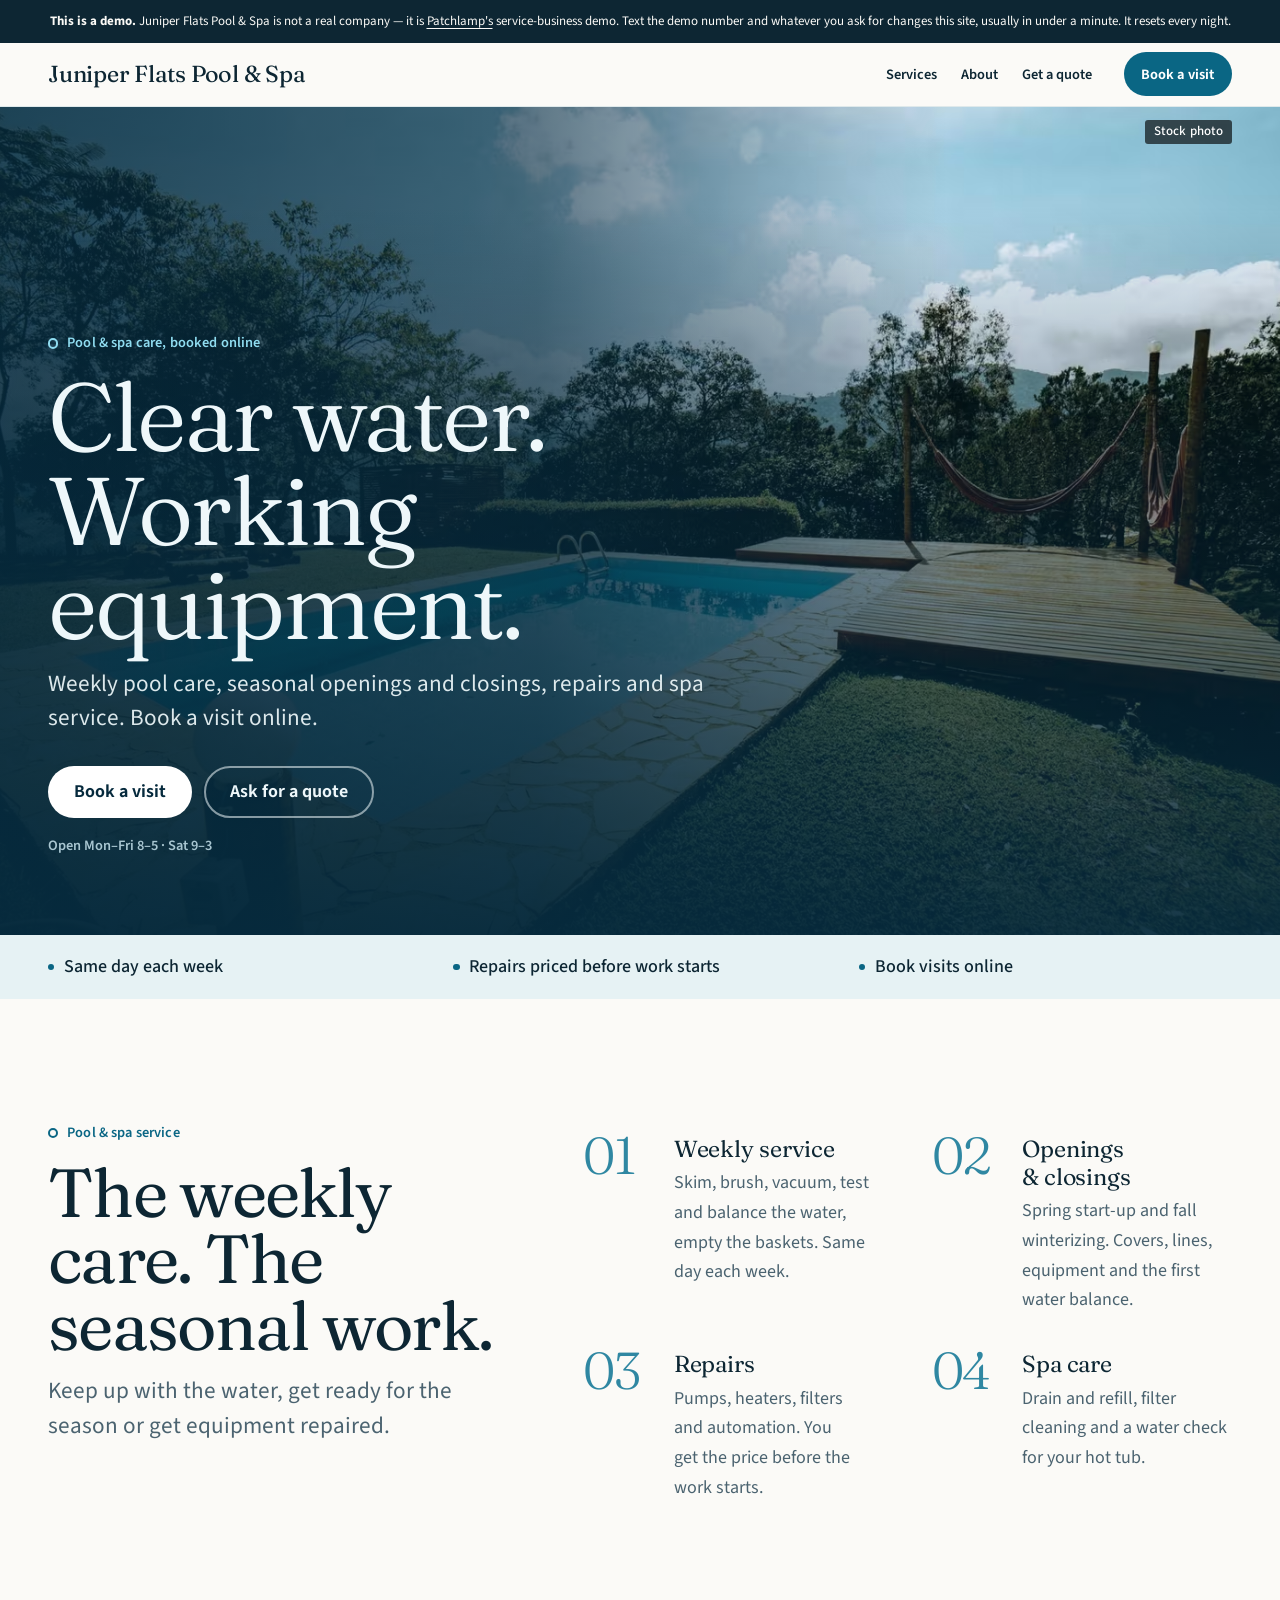
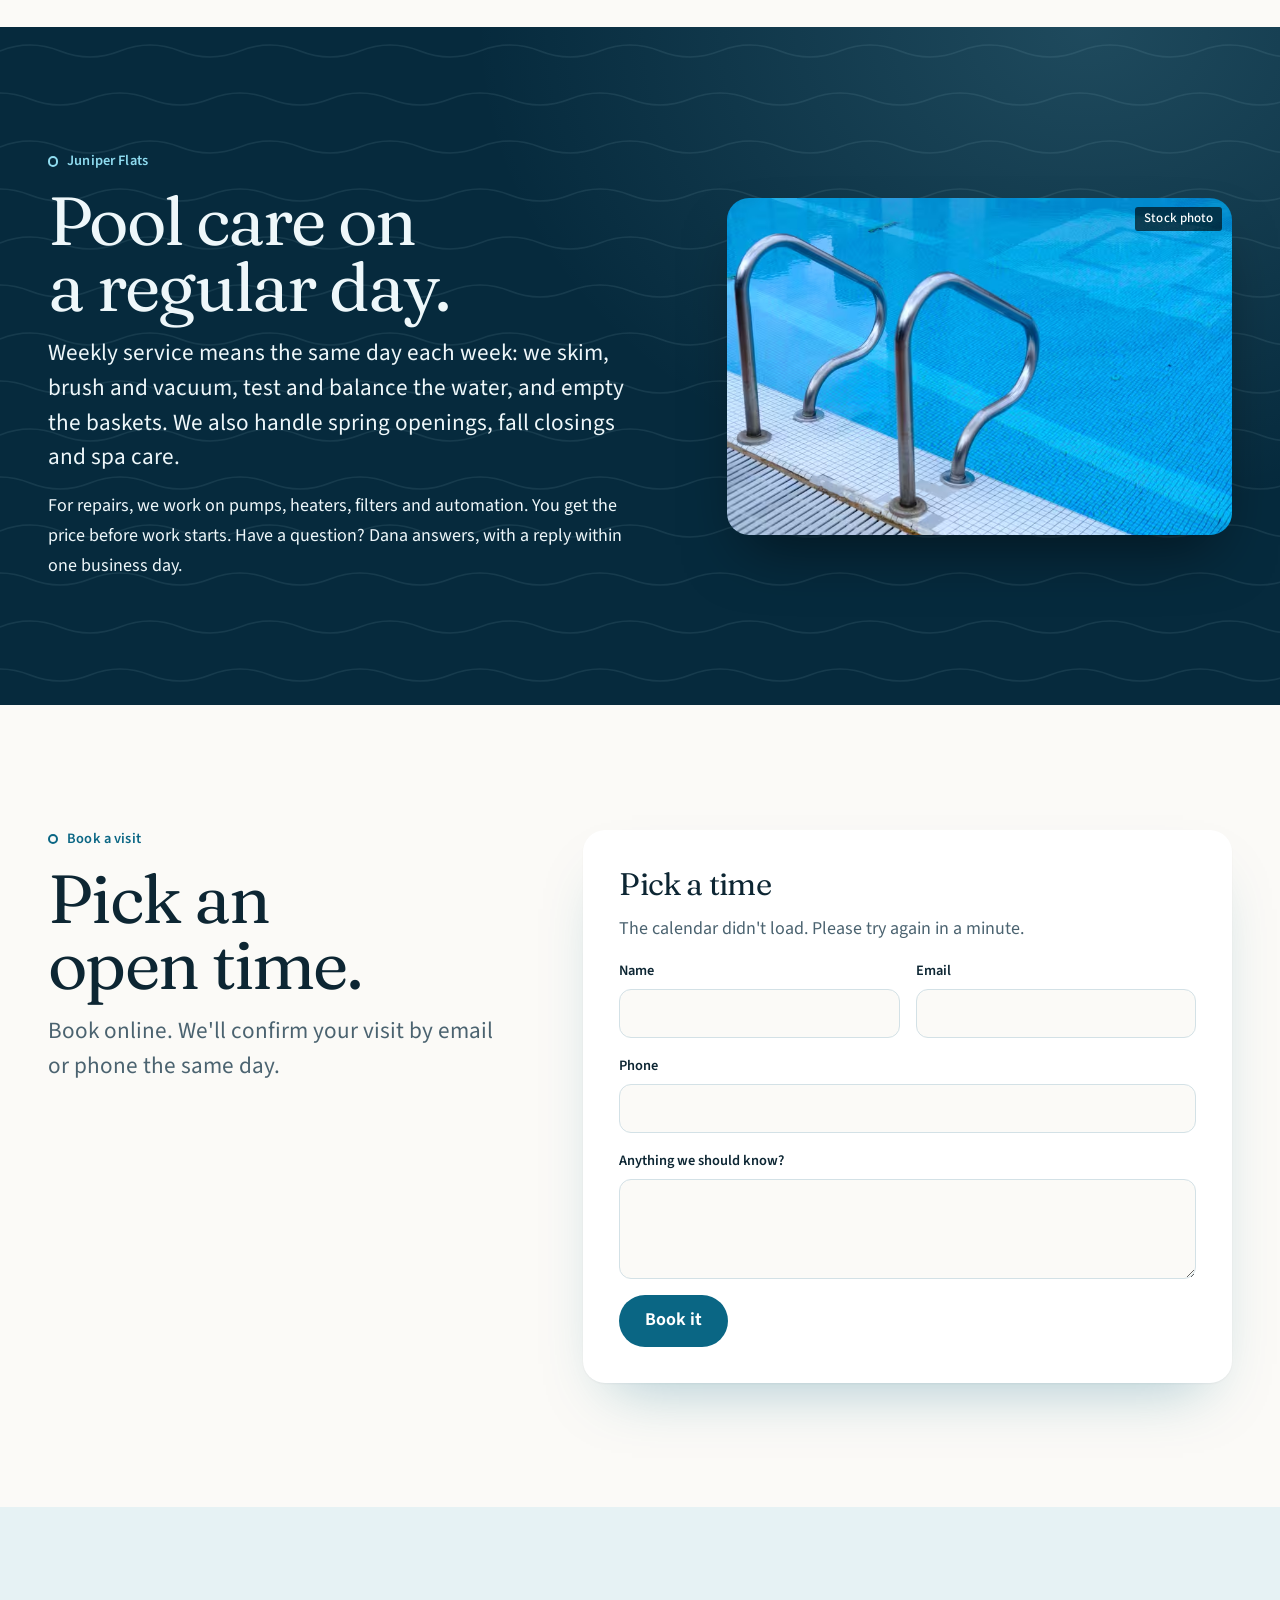
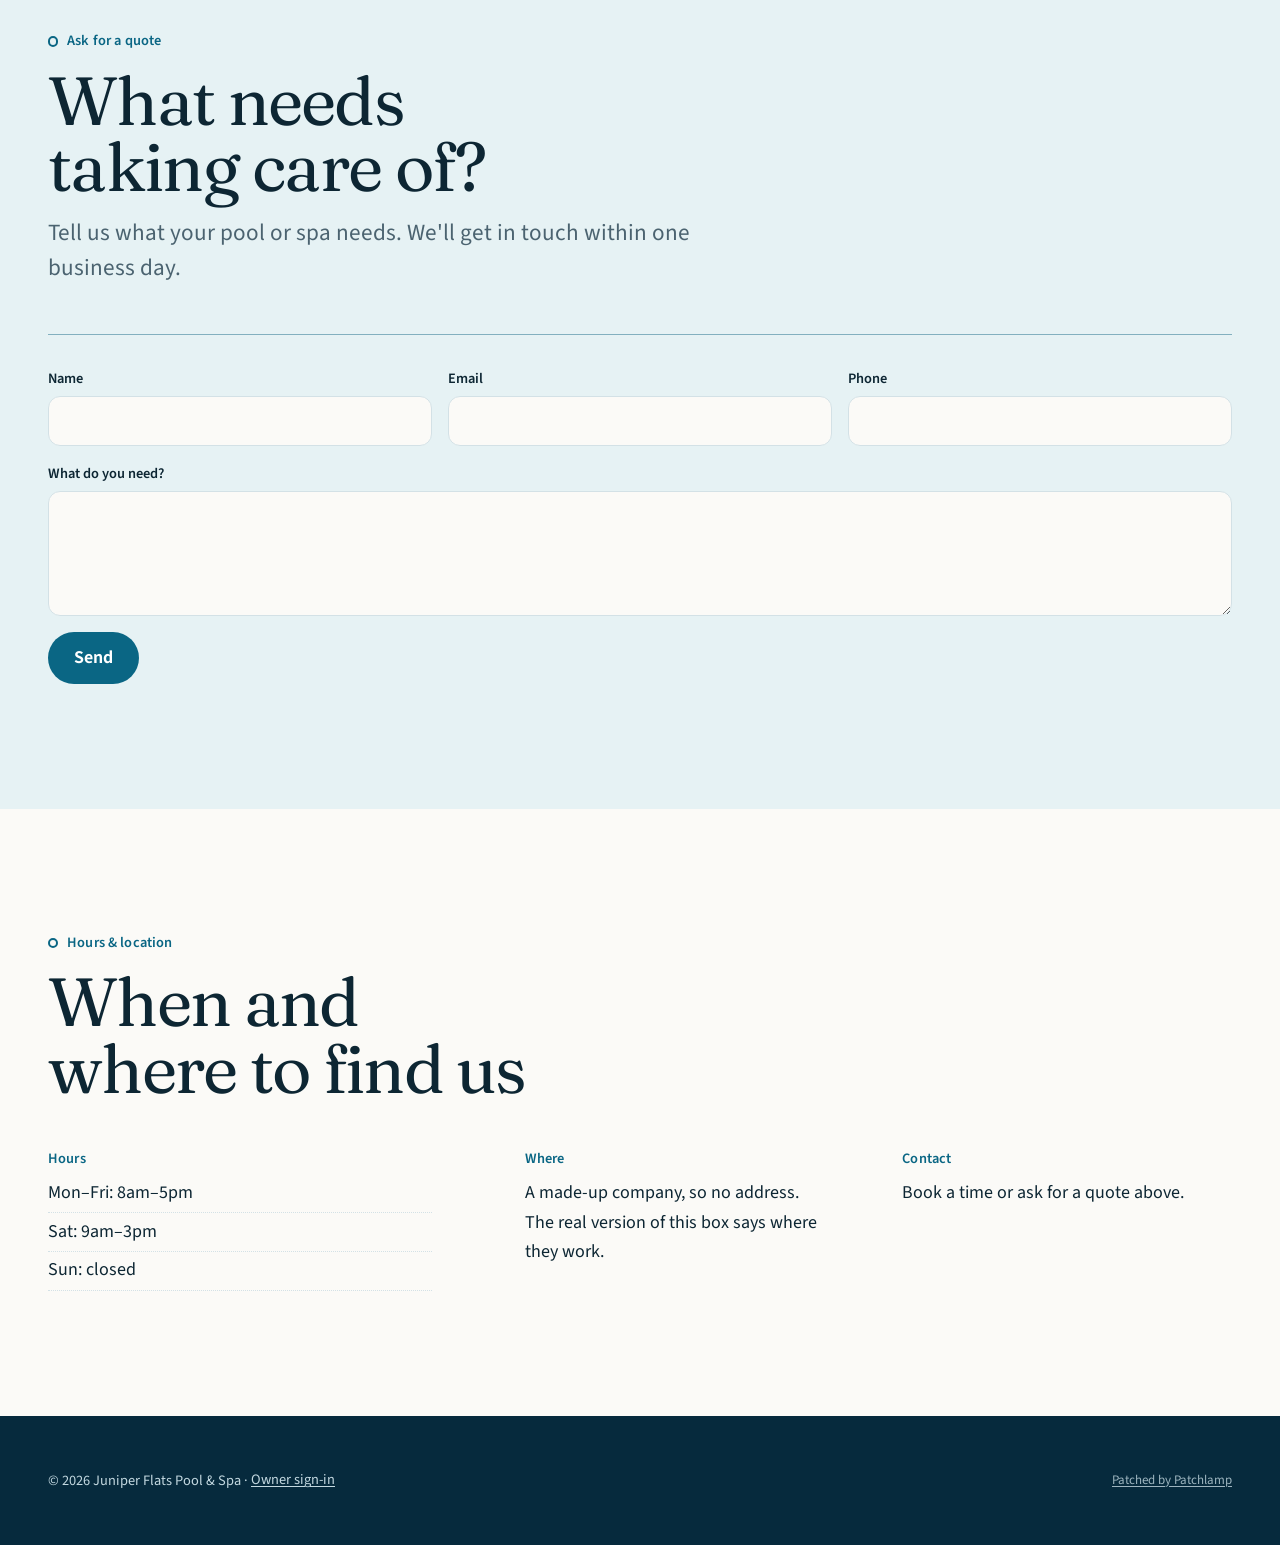
==== commit a82acfb6: "Revert "Warmer colours: cream and sand, terracotta accent, green-teal band" This reverts commit 163d" ====
--- a/index.html
+++ b/index.html
@@ -9,7 +9,6 @@
   <!-- The pages are rendered from site.json by `site render` (lib/sitegen.py): change site.json, never this file. -->
   <link rel="stylesheet" href="css/style.css">
   <link rel="stylesheet" href="css/look.css">
-  <link rel="stylesheet" href="css/custom.css">
   <script src="js/motion.js" defer></script>
 </head>
 <body class="page-home">
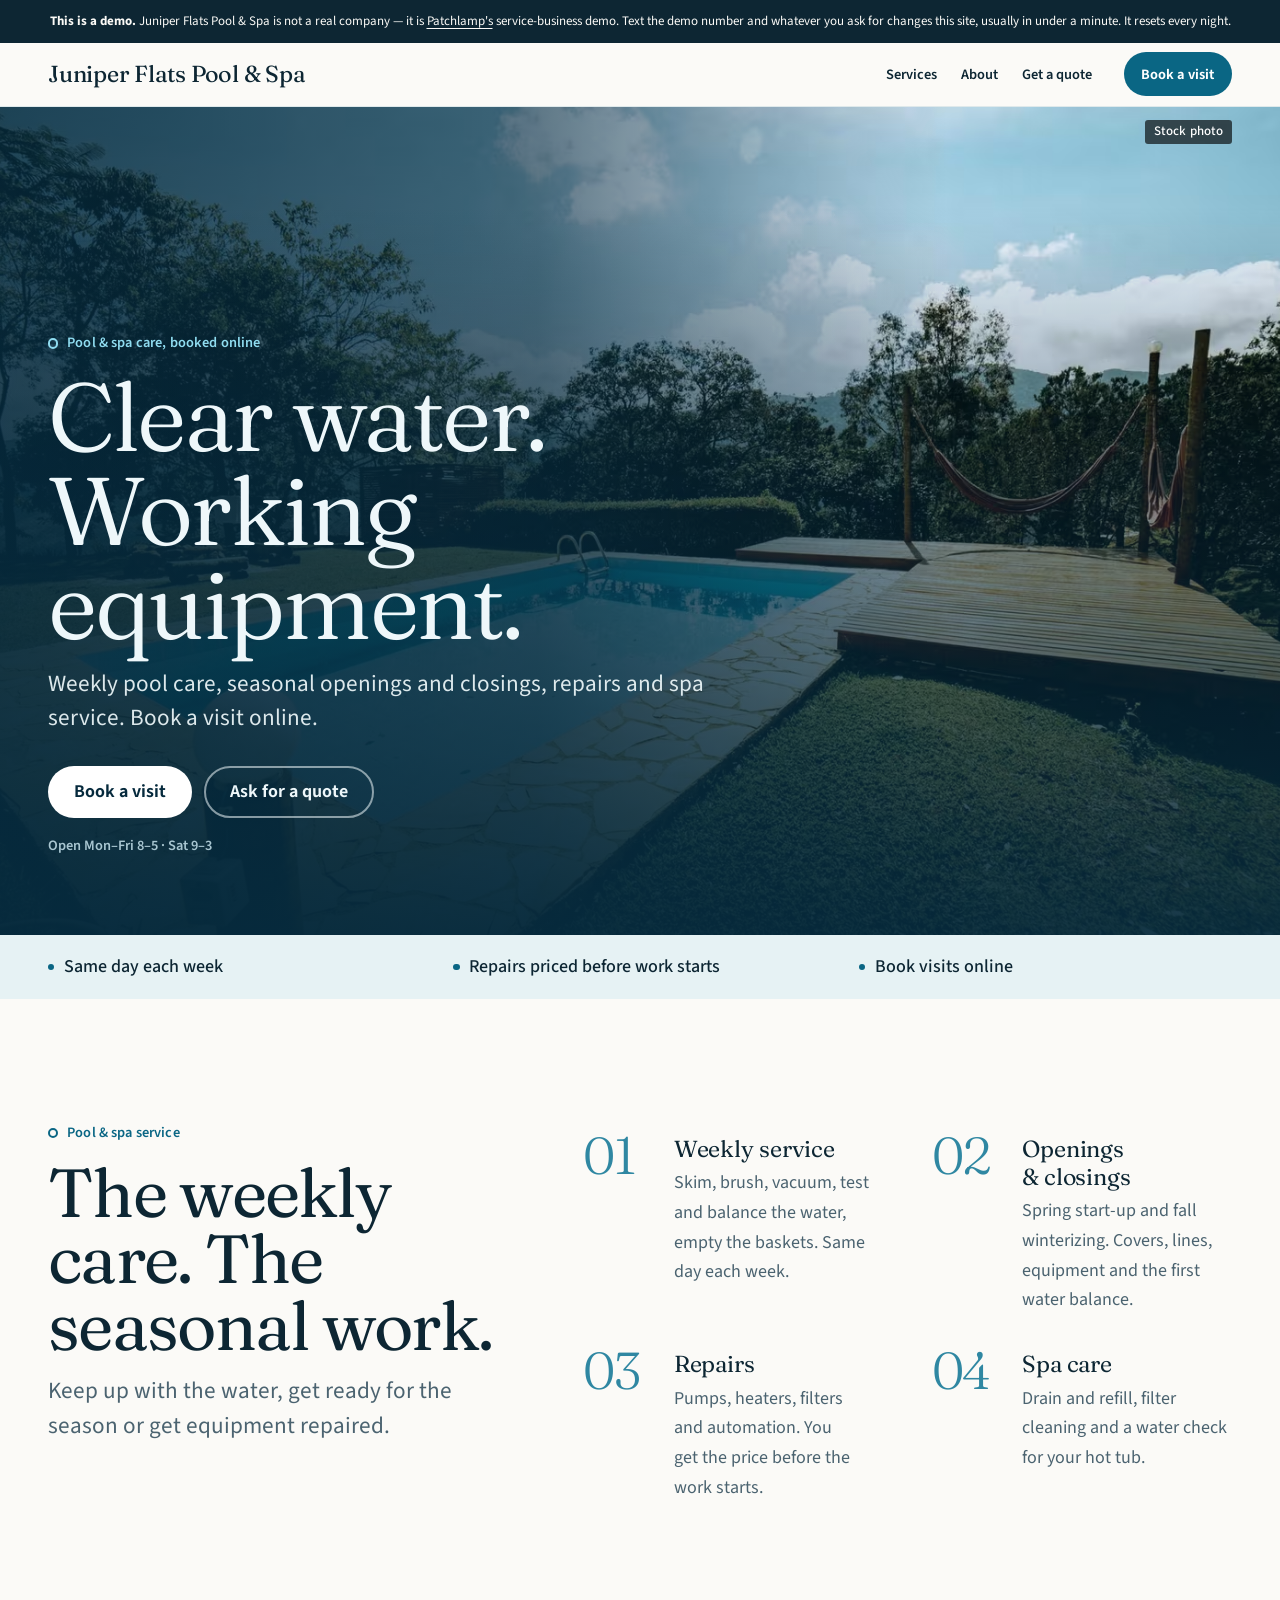
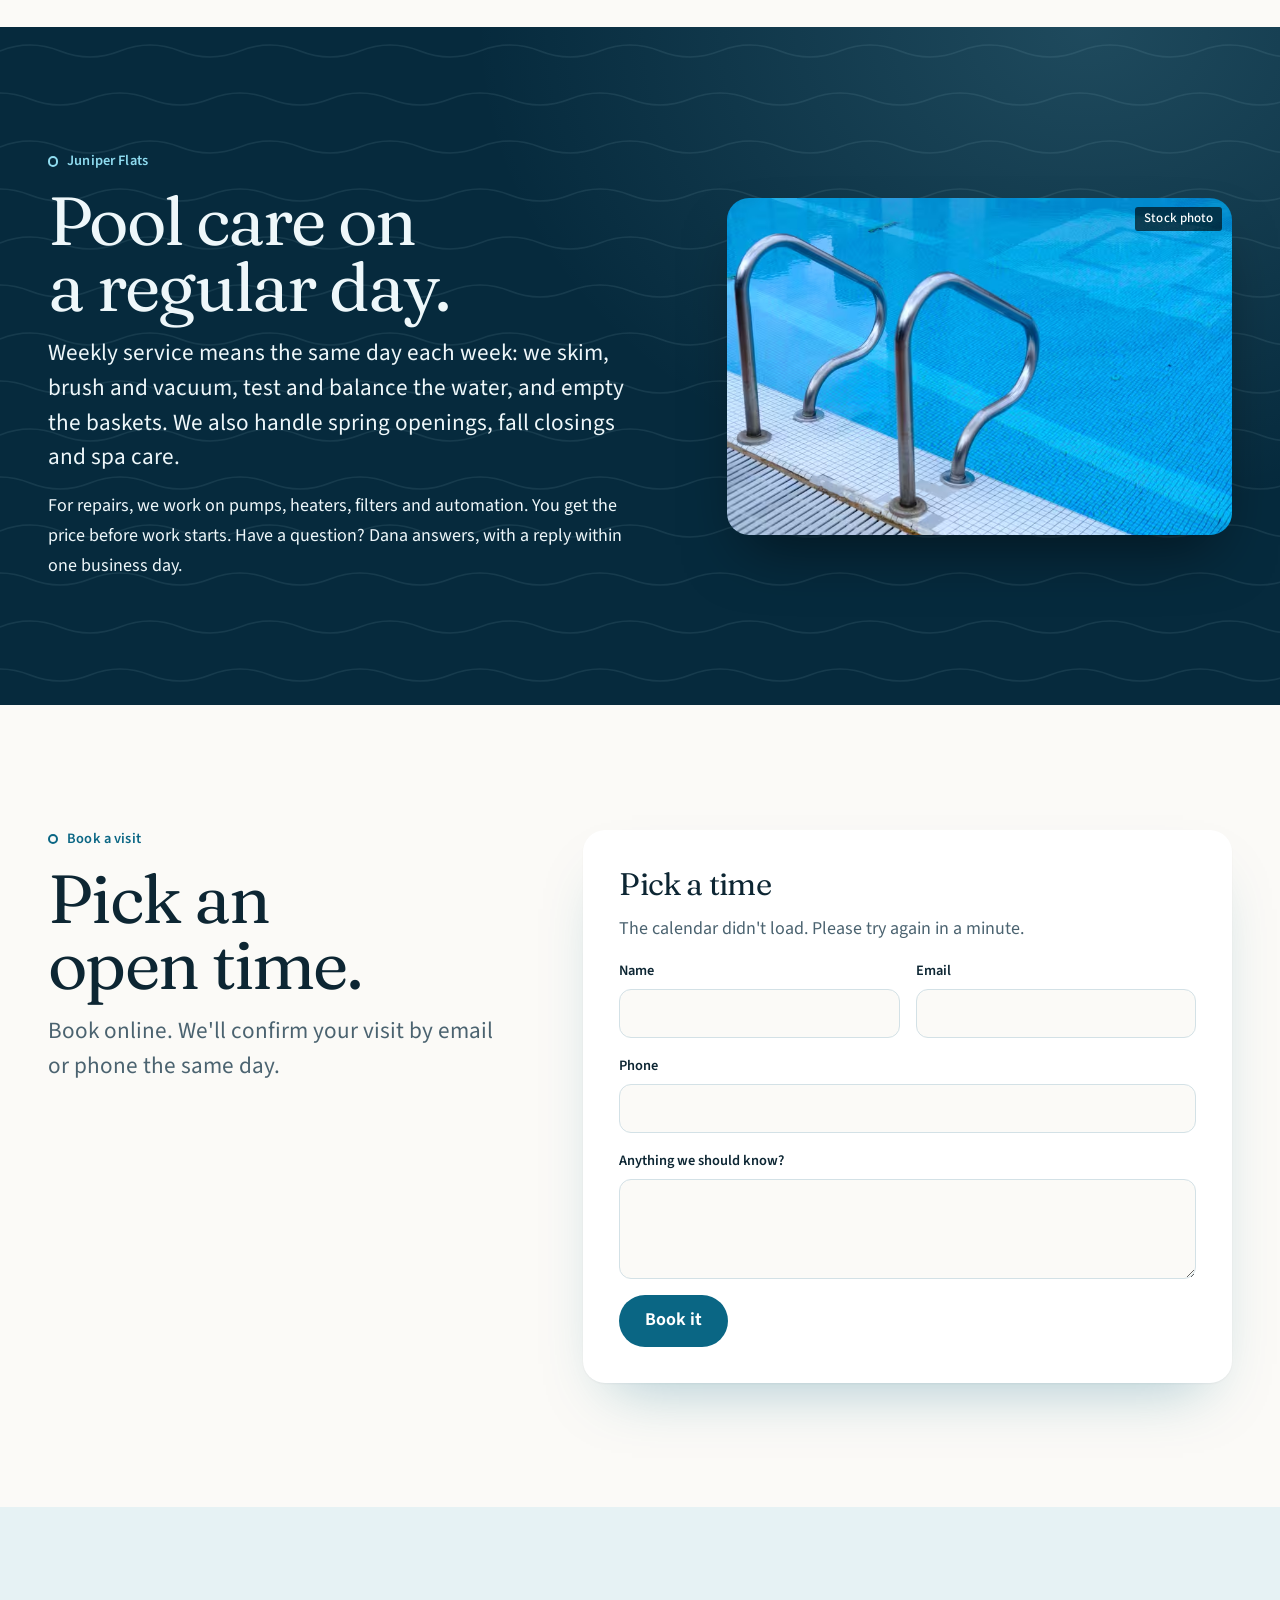
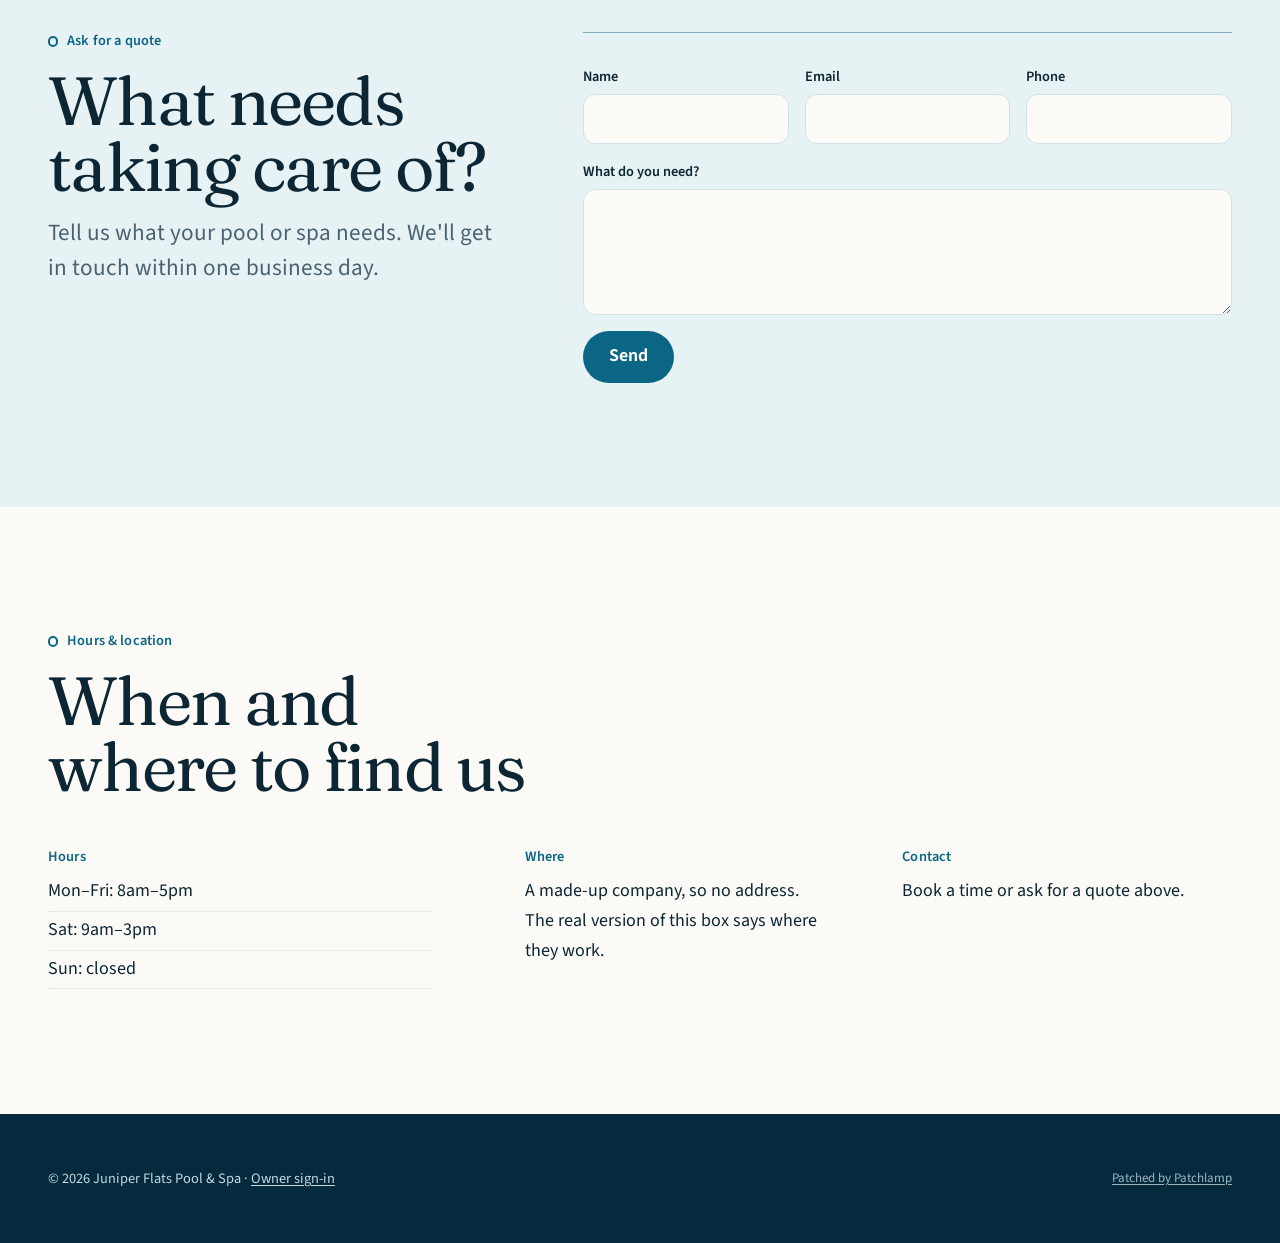
==== commit b513aa53: "B256: re-rendered on the new base (the about, quote and form fixes, the plain stock label kept on th" ====
--- a/index.html
+++ b/index.html
@@ -70,10 +70,14 @@
       <div class="section-inner">
         <div class="about-grid has-image">
           <div class="about-copy">
-            <p class="kicker">Juniper Flats</p>
-            <h2>Pool care on a regular day.</h2>
-            <p class="lede">Weekly service means the same day each week: we skim, brush and vacuum, test and balance the water, and empty the baskets. We also handle spring openings, fall closings and spa care.</p>
-            <p class="">For repairs, we work on pumps, heaters, filters and automation. You get the price before work starts. Have a question? Dana answers, with a reply within one business day.</p>
+            <div class="about-head">
+              <p class="kicker">Juniper Flats</p>
+              <h2>Pool care on a regular day.</h2>
+            </div>
+            <div class="about-body">
+              <p class="lede">Weekly service means the same day each week: we skim, brush and vacuum, test and balance the water, and empty the baskets. We also handle spring openings, fall closings and spa care.</p>
+              <p class="">For repairs, we work on pumps, heaters, filters and automation. You get the price before work starts. Have a question? Dana answers, with a reply within one business day.</p>
+            </div>
           </div>
           <figure class="about-media" data-reveal>
             <picture><source type="image/avif" srcset="images/card-11484104-800.avif 800w, images/card-11484104-1600.avif 1600w" sizes="(min-width: 900px) 50vw, 100vw"><source type="image/webp" srcset="images/card-11484104-800.webp 800w, images/card-11484104-1600.webp 1600w" sizes="(min-width: 900px) 50vw, 100vw"><img src="images/card-11484104-1600.jpg" srcset="images/card-11484104-800.jpg 800w, images/card-11484104-1600.jpg 1600w" sizes="(min-width: 900px) 50vw, 100vw" width="1600" height="1066" alt="Stainless steel pool ladder leading into a clear blue tiled swimming pool." loading="lazy" decoding="async"></picture><span class="img-label">Stock photo</span>
@@ -133,7 +137,7 @@
 if(n){g=put(b,el("div","slots-next"));put(g,el("p","slots-next-label","Next available"));
 a.slice(0,n).forEach(function(s){var l=put(g,slot("booking-slot slot-tile",s)),t=at(s);put(l,el("span","slot-day",S(t)));put(l,el("span","slot-time",T(t)));if(ex(s))put(l,el("span","slot-note",ex(s)))});
 a=a.slice(n);if(!a.length)return;
-o=put(b,el("details","slots-more"));put(put(o,el("summary",null,"More times ")),el("span","slots-count","("+a.length+" more)"))}
+o=put(b,el("details","slots-more"));put(put(o,el("summary",null,"More times ")),el("span","slots-count","("+a.length+" more"+")"))}
 a.forEach(function(s){var t=at(s),w=D(t);if(w!=z){g=put(o,el("div","booking-day"));put(g,el("p","booking-date",w));z=w}
 put(put(g,slot("booking-slot",s)),el("span",0," "+T(t)+(ex(s)?" · "+ex(s):"")))})
 }).catch(function(){say("The calendar didn't load. Please try again in a minute.")})
--- a/css/style.css
+++ b/css/style.css
@@ -173,13 +173,14 @@
   --bg-raised: color-mix(in srgb, var(--hero-ink) 11%, var(--hero-ground));
   --bg-line: color-mix(in srgb, var(--hero-ink) 24%, transparent);
 }
-.contact-card, .cta--band {
+.contact-card, .cta--band, .donate--band {
   background: var(--accent); color: var(--accent-ink);
-  --ink: var(--accent-ink); --ink-dim: color-mix(in srgb, var(--accent-ink) 82%, var(--accent));
+  /* 90% and a 10% lift: at 82% and 14% the dim text failed AA on its own raised tile in three looks (B256) */
+  --ink: var(--accent-ink); --ink-dim: color-mix(in srgb, var(--accent-ink) 90%, var(--accent));
   --accent-text: var(--accent-ink); --link-hover: var(--accent-ink); --focus: var(--accent-ink);
   --bg: color-mix(in srgb, var(--accent-ink) 8%, var(--accent));
   --bg-alt: var(--bg);
-  --bg-raised: color-mix(in srgb, var(--accent-ink) 14%, var(--accent));
+  --bg-raised: color-mix(in srgb, var(--accent-ink) 10%, var(--accent));
   --bg-line: color-mix(in srgb, var(--accent-ink) 30%, transparent);
 }
 
@@ -272,6 +273,7 @@
 .hero-actions { display: flex; flex-wrap: wrap; gap: 0.75rem; margin-top: var(--space-2); }
 .hero-actions:empty { display: none; }
 .hero-note { margin-top: var(--space); font-size: var(--step--1); font-weight: 600; color: var(--ink-dim); }
+.hero-phone { margin-top: var(--space); }   /* a step under the buttons, so the number reads as its own way in */
 .hero-phone a {
   display: inline-block; padding-block: 0.3rem; color: inherit; text-decoration: none;
   font: var(--heading-weight) var(--step-2)/1.1 var(--font-display); letter-spacing: var(--display-tracking);
@@ -286,7 +288,17 @@
   background: var(--bg-raised); border-radius: var(--radius-card); box-shadow: var(--shadow-2);
 }
 @media (min-width: 60em) {
-  .hero--band-card .hero-copy { margin-left: max(var(--page-pad), calc((100vw - var(--content)) / 2)); }
+  /* wide, the photo runs the hero's full height and the card sits on its lower left, overhanging its foot, so the
+     band beside the card is picture rather than an empty strip of page (the B257 judge, ten previews, and B256's
+     Apron Strings: "the right half beside the hero card is empty") */
+  .hero--band-card { display: grid; padding-bottom: var(--space-4); }
+  .hero--band-card > .hero-media, .hero--band-card > .hero-copy { grid-area: 1 / 1; }
+  .hero--band-card .hero-media { height: clamp(24rem, 38vw, 32rem); }
+  .hero--band-card .hero-copy { align-self: end; width: calc(100% - 2 * var(--page-pad));
+    margin: 0 0 calc(-1 * var(--space-3)) max(var(--page-pad), calc((100vw - var(--content)) / 2)); }
+  /* the card is a frame of its own: its heading a step under the full-bleed heroes', so the action stays on the
+     first desktop screen */
+  .hero--band-card .hero-heading { font-size: var(--step-4); max-width: 16ch; }
 }
 
 /* hero--split: the words on the hero ground, the photo beside them (under them on a phone) */
@@ -345,12 +357,14 @@
 .hero--typographic .hero-heading { font-size: var(--step-6); max-width: 14ch; margin: 0; }
 .hero--typographic .hero-aside .hero-actions { margin-top: var(--space); }
 .hero--typographic .hero-note { margin: 0; padding-top: var(--space); border-top: 1px solid color-mix(in srgb, currentColor 30%, transparent); }
+/* Wide, the line and the buttons sit under the heading on its left edge (the eye goes down, not across to a lower
+   corner: the B257 judge, ten previews), and the hours note and the phone take the right column beside them. */
 @media (min-width: 60em) {
   .hero--typographic .hero-copy { grid-template-columns: minmax(0, 7fr) minmax(0, 5fr); column-gap: var(--space-4); }
   .hero--typographic .hero-kicker, .hero--typographic .hero-heading { grid-column: 1 / -1; }
-  .hero--typographic .hero-aside { grid-column: 2; grid-row: 3; }
-  .hero--typographic .hero-note, .hero--typographic .hero-phone { grid-column: 1; grid-row: 3; align-self: end; }
-  .hero--typographic .hero-note + .hero-phone { grid-row: 4; }
+  .hero--typographic .hero-aside { grid-column: 1; grid-row: 3 / span 2; }
+  .hero--typographic .hero-note, .hero--typographic .hero-phone { grid-column: 2; grid-row: 3; align-self: end; }
+  .hero--typographic .hero-note + .hero-phone { grid-row: 4; align-self: start; }
 }
 
 /* --- Proof: the line under the hero (rating, area, hours) ---------------- */
@@ -365,6 +379,7 @@
   font-size: var(--step--1); font-weight: 600; line-height: 1.3;
 }
 .proof--strip li::before { content: ""; flex: none; width: 0.5rem; height: 0.5rem; border-radius: 50%; background: var(--proof-mark); }
+@media (max-width: 29.99em) { .proof--strip .proof-list { grid-template-columns: 1fr; } }   /* a phone: one a line, never two and one stranded (the B256 judge) */
 @media (min-width: 48em) { .proof--strip .proof-list { grid-template-columns: repeat(auto-fit, minmax(12rem, 1fr)); font-size: var(--step-0); } }
 /* proof--inline: one typeset line between rules, on the page ground */
 .proof--inline { padding: 0 var(--page-pad); }
@@ -389,9 +404,12 @@
 .lede { font-size: var(--step-1); line-height: 1.5; color: var(--ink-dim); max-width: 30em; }
 .section-media { margin: var(--space-2) 0 0; }
 .section-media img, .about-media img { width: 100%; aspect-ratio: 3 / 2; object-fit: cover; border-radius: var(--radius-media); }
+/* A preview's note on how a section was written (the services' "from the category on their Google listing"): under
+   the list, small and quiet, because the first thing a customer reads in the section is the services, not how the
+   page was made (the B257 judge, ten previews). */
 .preview-caveat {
-  margin-top: var(--space); padding: 0.75rem 1rem; border-left: 3px solid var(--accent);
-  background: var(--bg-raised); color: var(--ink-dim); font-size: var(--step--1);
+  margin-top: var(--space-2); padding: 0.1rem 0 0.1rem 0.75rem; border-left: 2px solid var(--bg-line);
+  color: var(--ink-dim); font-size: var(--step--2); max-width: 40em;
 }
 
 /* --- Services ----------------------------------------------------------- */
@@ -410,6 +428,7 @@
 .services--numerals .service-list h3 { margin-top: 0.2rem; }
 @media (min-width: 40em) { .services--numerals .service-list { grid-template-columns: 1fr 1fr; } }
 @media (min-width: 60em) {
+  .services--numerals .preview-caveat { grid-column: 2; }
   .services--numerals .section-inner { grid-template-columns: 5fr 7fr; align-items: start; column-gap: var(--space-4); }
   .services--numerals .section-head { position: sticky; top: 6rem; }
   .services--numerals .service-list { padding-top: var(--space-half); }
@@ -449,19 +468,21 @@
 
 /* --- About -------------------------------------------------------------- */
 .about-grid { display: grid; gap: var(--space-3); align-items: center; }
-.about-copy h2 { margin-bottom: var(--space); }
-.about-copy p + p { margin-top: var(--space); }
-.about-copy .lede { color: var(--ink); }
+.about-head h2 { margin-bottom: var(--space); }
+.about-body p + p { margin-top: var(--space); }
+.about-body .lede { color: var(--ink); }
 .about-media { margin: 0; }
 @media (min-width: 60em) {
   .about-grid.has-image { grid-template-columns: 6fr 5fr; gap: var(--space-4); }
-  /* no picture: the heading and lede across, the rest in two columns, so the right half isn't empty */
-  .about-grid:not(.has-image) .about-copy { columns: 2; column-gap: var(--space-4); }
-  .about-grid:not(.has-image) .about-copy > :is(.kicker, h2, .lede) { column-span: all; }
-  .about-grid:not(.has-image) .about-copy .lede { max-width: 36em; margin-bottom: var(--space-2); }
-  .about-grid:not(.has-image) .about-copy p:not(.lede) { margin-top: 0; margin-bottom: var(--space); break-inside: avoid; }
+  /* no picture: the heading on the left, the words on the right, so a short about isn't one sentence across an
+     empty width (the B257 judge, ten previews) */
+  .about-grid:not(.has-image) .about-copy { display: grid; grid-template-columns: 5fr 7fr; column-gap: var(--space-4); align-items: start; }
+  .about-grid:not(.has-image) .about-head h2 { margin-bottom: 0; }
+  .about-grid:not(.has-image) .about-body { padding-top: 0.4rem; }
 }
 .about--band .about-media img { box-shadow: 0 30px 60px -24px rgb(0 0 0 / 0.5); }
+/* a band with no picture is short: its words, not a tall field of colour */
+.about--band:has(.about-grid:not(.has-image)) { padding-block: var(--space-4); }
 
 /* --- Gallery ------------------------------------------------------------ */
 .gallery-grid { list-style: none; display: grid; gap: 0.75rem; grid-template-columns: repeat(2, minmax(0, 1fr)); }
@@ -490,6 +511,11 @@
   scrollbar-width: thin; scrollbar-color: var(--bg-line) transparent;
 }
 .gallery-strip li { flex: 0 0 min(78vw, 24rem); scroll-snap-align: start; }
+.gallery-caption { margin-top: 0.5rem; font-size: var(--step--1); color: var(--ink-dim); }   /* an image's own caption, when site.json gives one */
+@media (min-width: 48em) {
+  .gallery--grid .gallery-grid li:first-child:nth-last-child(3n) figure { display: flex; flex-direction: column; }
+  .gallery--grid .gallery-grid li:first-child:nth-last-child(3n) picture { display: block; flex: 1; min-height: 0; }
+}
 .gallery-more { margin-top: var(--space-2); }
 .gallery-more a { display: inline-block; padding: 0.4rem 0; font-weight: 600; }
 .gallery-empty { color: var(--ink-dim); }
@@ -500,6 +526,12 @@
 @media (min-width: 60em) {
   .form-grid { grid-template-columns: 5fr 7fr; gap: var(--space-4); }
   .form-grid .section-head { position: sticky; top: 6rem; }
+  /* a short form sits level with its heading and keeps its fields on one row, so neither column is left with an
+     empty half (the booking calendar is tall, and keeps its heading in view instead) */
+  :is(.quote--card, .signup--card) .form-grid { align-items: center; }
+  :is(.quote--card, .signup--card) .form-grid .section-head { position: static; }
+  :is(.quote--card, .signup--card) .field-row { grid-template-columns: repeat(3, minmax(0, 1fr)); }
+  :is(.quote--card, .signup--card) .field-row label:last-child:nth-child(odd) { grid-column: auto; }
 }
 .form-card {
   position: relative; background: var(--bg-raised); color: var(--ink);
@@ -507,7 +539,10 @@
 }
 .site-form { position: relative; display: grid; gap: 1rem; min-width: 0; }
 .form-fields { border: 0; display: grid; gap: 1rem; min-width: 0; }
-.form-fields[disabled] { opacity: 0.62; }
+/* A preview's form is shown switched off: the fields go quiet and the note says why, but the button keeps its own
+   colour, so it reads as the page's action rather than as broken (the B257 judge, ten previews). */
+.form-fields[disabled] :is(label, .booking-slots, .field-row) { opacity: 0.62; }
+.form-fields[disabled] .btn { cursor: not-allowed; }
 .site-form label { display: grid; gap: 0.35rem; font-size: var(--step--1); font-weight: 600; }
 .field-row { display: grid; gap: 1rem; }
 @media (min-width: 40em) {
@@ -589,16 +624,17 @@
 }
 
 /* --- Quote ---------------------------------------------------------------- */
-/* quote--plain: the head across, the form straight on the ground under a rule */
-@media (min-width: 60em) {
-  .quote--plain .section-head.section-head { max-width: none; display: grid; grid-template-columns: 7fr 5fr; column-gap: var(--space-4); align-items: start; }
-  .quote--plain .section-head > * { grid-column: 1; }
-  .quote--plain .section-head > .section-media { grid-column: 2; grid-row: 1 / span 6; margin: 0; }
-}
-.quote--plain .site-form { padding-top: var(--space-2); border-top: var(--rule-strong); }
+/* quote--plain (and signup--plain): no card; the form straight on the ground under a rule, beside its heading wide
+   (a form across the whole width left its notice stranded at the left: the B257 judge) */
+:is(.quote--plain, .signup--plain) .site-form { padding-top: var(--space-2); border-top: var(--rule-strong); }
 @media (min-width: 48em) {
-  .quote--plain .field-row { grid-template-columns: repeat(3, minmax(0, 1fr)); }
-  .quote--plain .field-row label:last-child:nth-child(odd) { grid-column: auto; }
+  :is(.quote--plain, .signup--plain) .field-row { grid-template-columns: repeat(3, minmax(0, 1fr)); }
+  :is(.quote--plain, .signup--plain) .field-row label:last-child:nth-child(odd) { grid-column: auto; }
+}
+@media (min-width: 60em) {
+  :is(.quote--plain, .signup--plain) .section-inner { display: grid; grid-template-columns: 5fr 7fr; column-gap: var(--space-4); align-items: start; }
+  :is(.quote--plain, .signup--plain) .section-head { margin: 0; }
+  :is(.quote--plain, .signup--plain) .section-media { margin-top: var(--space-2); }
 }
 
 /* --- Contact -------------------------------------------------------------- */
@@ -629,7 +665,7 @@
 .hours-table li + li { margin-top: 0; }
 .details-side p { font-size: var(--step-1); }
 .details-side .details-label:not(:first-child) { margin-top: var(--space-2); }
-@media (min-width: 56em) { .details--table .details-grid { grid-template-columns: 7fr 5fr; gap: var(--space-4); align-items: end; } }
+@media (min-width: 56em) { .details--table .details-grid { grid-template-columns: 7fr 5fr; gap: var(--space-4); align-items: start; } }   /* start: a long hours list left the side column floating low (the B256 store) */
 
 /* --- The call to action band ---------------------------------------------- */
 .cta--band { padding: var(--space-4) var(--page-pad); }
@@ -646,6 +682,144 @@
   .cta--band .section-inner > :not(.action-row) { grid-column: 1; }
   .cta--band .action-row { grid-column: 2; grid-row: 1 / span 3; justify-content: flex-end; margin: 0; }
 }
+
+/* --- Work: the portfolio's pieces (a proof slot: only the owner's own pictures; without them, set in type) --- */
+.work-list { list-style: none; display: grid; gap: var(--space-3) var(--space-2); }
+.work-item h3 { margin-top: 0.9rem; }
+.work-item p { color: var(--ink-dim); margin-top: 0.3rem; }
+.work-media img { width: 100%; aspect-ratio: 4 / 3; object-fit: cover; border-radius: var(--radius-media); background: var(--bg-alt); }
+/* work--grid: the pieces side by side, a caption under each */
+@media (min-width: 40em) { .work--grid .work-list { grid-template-columns: repeat(2, minmax(0, 1fr)); } }
+@media (min-width: 64em) { .work--grid .work-list { grid-template-columns: repeat(3, minmax(0, 1fr)); } }
+/* work--index: one piece a row, large, its number and title set beside it; the rows alternate sides */
+.work--index .work-list { gap: var(--space-4); }
+.work--index .work-item { display: grid; gap: var(--space); }
+.work--index .work-caption { display: grid; gap: 0.35rem; align-content: end; }
+.work--index .work-n { font: var(--display-weight) var(--step-2)/1 var(--font-display); color: var(--accent-text); font-variant-numeric: lining-nums tabular-nums; }
+.work--index .work-item h3 { margin: 0; font-size: var(--step-3); line-height: var(--display-leading); }
+@media (min-width: 48em) {
+  .work--index .work-item { grid-template-columns: minmax(0, 7fr) minmax(0, 5fr); column-gap: var(--space-3); align-items: end; }
+  .work--index .work-item:nth-child(even) .work-media { order: 2; }
+}
+/* work--typographic: no pictures of their own yet; an index of the pieces, a rule above each */
+.work--typographic .work-list { gap: 0; }
+.work--typographic .work-item { display: grid; grid-template-columns: 3rem minmax(0, 1fr); column-gap: var(--space); padding: 1.1rem 0 1.4rem; border-top: var(--rule-strong); }
+.work--typographic .work-item:last-child { border-bottom: 1px solid var(--bg-line); }
+.work--typographic .work-n { grid-row: span 2; font: var(--display-weight) var(--step-1)/1.2 var(--font-display); color: var(--accent-text); }
+.work--typographic .work-item h3 { margin: 0; font-size: var(--step-2); }
+.work--typographic .work-item p { grid-column: 2; }
+@media (min-width: 48em) {
+  .work--typographic .work-item { grid-template-columns: 5rem minmax(0, 1.2fr) minmax(0, 1fr); align-items: baseline; }
+  .work--typographic .work-n { grid-row: auto; }
+  .work--typographic .work-item p { grid-column: 3; margin: 0; }
+}
+
+/* --- Menu and shop: a few of the products on the home page, the rest on menu.html / shop.html ---------------- */
+.catalog-strip { list-style: none; display: grid; gap: 0 var(--space-3); }
+.catalog-item { padding: 0.9rem 0 1.1rem; border-top: 1px solid var(--bg-line); }
+.catalog-cat {
+  margin-bottom: 0.3rem; font: var(--kicker-weight) var(--kicker-size)/1.3 var(--font-kicker);
+  text-transform: var(--kicker-case); letter-spacing: var(--kicker-tracking); color: var(--accent-text);
+}
+.shop-name { display: flex; gap: 0.75rem; justify-content: space-between; align-items: baseline; font-weight: 600; max-width: none; }
+.price { font-variant-numeric: lining-nums tabular-nums; white-space: nowrap; }
+.catalog-item .muted, .shop-text .muted { font-size: var(--step--1); margin-top: 0.2rem; }
+.catalog-more { margin-top: var(--space-2); }
+.shop-out { color: var(--ink-dim); font-size: var(--step--1); white-space: nowrap; }
+.is-sold-out .shop-name { color: var(--ink-dim); }
+/* menu--board: the dark band as a menu board, each dish joined to its price by a dotted leader */
+.menu--board .shop-name { font: var(--heading-weight) var(--step-1)/1.2 var(--font-display); text-transform: var(--display-case); }
+.menu--board .shop-name > span:first-child { display: flex; flex: 1; align-items: baseline; gap: 0.5rem; min-width: 0; }
+.menu--board .shop-name > span:first-child::after { content: ""; flex: 1; min-width: 1.5rem; border-bottom: 2px dotted var(--bg-line); }
+.menu--board .catalog-item { border-top-color: transparent; }
+@media (min-width: 56em) {
+  .menu--board .section-inner { display: grid; grid-template-columns: minmax(0, 4fr) minmax(0, 8fr); column-gap: var(--space-4); align-items: start; }
+  .menu--board .section-head { margin: 0; }
+  .menu--board .catalog-strip { grid-template-columns: 1fr 1fr; }
+  .menu--board .catalog-more { grid-column: 2; }
+}
+/* menu--list (and shop--list): ruled on the page ground, the name and price set large */
+:is(.menu--list, .shop--list) .shop-name { font: var(--heading-weight) var(--step-2)/1.15 var(--font-display); text-transform: var(--display-case); }
+:is(.menu--list, .shop--list) .price { font-family: var(--font-text); font-size: var(--step-1); color: var(--accent-text); }
+@media (min-width: 48em) { :is(.menu--list, .shop--list) .catalog-strip { grid-template-columns: 1fr 1fr; } }
+/* shop--shelf: the products in a row of solid tiles, the price under the name */
+.shop--shelf .catalog-strip { grid-template-columns: repeat(auto-fit, minmax(min(100%, 13rem), 1fr)); gap: 4px; }
+.shop--shelf .catalog-item { display: grid; align-content: start; gap: 0.35rem; padding: 1.25rem 1.25rem 1.5rem; border: 0; background: var(--bg-raised); }
+.shop--shelf.alt .catalog-item { background: var(--bg); }
+.shop--shelf .shop-name { flex-direction: column; gap: 0.3rem; font: var(--heading-weight) var(--step-1)/1.2 var(--font-display); text-transform: var(--display-case); }
+.shop--shelf .price { font: 650 var(--step-0)/1.2 var(--font-text); color: var(--accent-text); }
+/* the page with everything: the list by section, the basket and checkout beside it */
+.page-title { font-size: var(--step-5); line-height: var(--display-leading); margin-bottom: var(--space); }
+.catalog--page { padding-top: var(--space-4); }
+.shop-grid { display: grid; gap: var(--space-3); align-items: start; }
+@media (min-width: 60em) {
+  .shop-grid { grid-template-columns: minmax(0, 7fr) minmax(0, 5fr); column-gap: var(--space-4); }
+  .shop-checkout { position: sticky; top: 6rem; }
+}
+.shop-section { margin: var(--space-2) 0 0.4rem; font-size: var(--step-2); }
+.shop-section:first-child { margin-top: 0; }
+.shop-list { list-style: none; }
+.shop-item { display: flex; gap: 1rem; align-items: center; justify-content: space-between; padding: 0.8rem 0; border-bottom: 1px solid var(--bg-line); }
+.shop-text { flex: 1 1 auto; min-width: 0; }
+.shop-qty { display: inline-flex; align-items: center; gap: 0.5rem; white-space: nowrap; }
+.shop-qty button {
+  width: 2.75rem; height: 2.75rem; font: 600 var(--step-1)/1 var(--font-text); color: var(--ink); cursor: pointer;
+  background: var(--bg-raised); border: 1px solid var(--bg-line); border-radius: var(--radius);
+}
+.shop-qty span { min-width: 1.5rem; text-align: center; }
+.shop-checkout h3 { margin-bottom: 0.25rem; }
+.shop-checkout .btn[disabled] { cursor: not-allowed; opacity: 0.75; }
+.shop-pay-note { font-size: var(--step--1); }
+.open-now { font-weight: 650; margin-bottom: 0.35rem; }
+.open-now.is-open { color: var(--accent-text); }
+.hours-live ul { list-style: none; }
+.details--table .hours-live li {
+  padding: 0.55rem 0; border-bottom: var(--rule-strong);
+  font: var(--heading-weight) var(--step-2)/1.2 var(--font-display); text-transform: var(--display-case);
+}
+
+/* --- Events: what's on, a rule above each ------------------------------------ */
+.event-list { list-style: none; display: grid; }
+.event-list li { display: grid; gap: 0.3rem; padding: 1.1rem 0 1.3rem; border-top: var(--rule-strong); }
+.event-list li:last-child { border-bottom: 1px solid var(--bg-line); }
+.event-list h3 { margin: 0; }
+.event-when { font-size: var(--step--1); font-weight: 650; color: var(--accent-text); }
+.event-text { color: var(--ink-dim); }
+/* events--ruled: the when, the what and the line in three columns wide */
+@media (min-width: 48em) {
+  .events--ruled .event-list li { grid-template-columns: minmax(0, 4fr) minmax(0, 4fr) minmax(0, 5fr); column-gap: var(--space-2); align-items: baseline; }
+  .events--ruled .event-list h3 { font-size: var(--step-2); }
+}
+/* events--agenda: the when set large, the head beside the list */
+.events--agenda .event-when {
+  font: var(--heading-weight) var(--step-2)/1.15 var(--font-display); letter-spacing: var(--display-tracking);
+  text-transform: var(--display-case);
+}
+@media (min-width: 60em) {
+  .events--agenda .section-inner { display: grid; grid-template-columns: minmax(0, 5fr) minmax(0, 7fr); column-gap: var(--space-4); align-items: start; }
+  .events--agenda .section-head { position: sticky; top: 6rem; margin: 0; }
+  .events--agenda .event-list { grid-template-columns: 1fr 1fr; column-gap: var(--space-2); }
+  .events--agenda .event-list li:nth-last-child(2):nth-child(odd) { border-bottom: 1px solid var(--bg-line); }
+}
+
+/* --- Donate: the giving button (a link to their own giving page) ----------------- */
+.donate--band { padding: var(--space-4) var(--page-pad); }
+.donate--band .section-inner { display: grid; gap: var(--space); }
+.donate--band h2 { max-width: 16ch; }
+.donate--band .kicker, .donate--band h2 { margin: 0; }
+.donate--band .action-row { margin-top: var(--space); }
+.donate--band .btn-primary { background: var(--accent-ink); color: var(--accent); }
+.donate--band .btn-primary:hover { background: color-mix(in srgb, var(--accent-ink) 88%, var(--accent)); color: var(--accent); }
+@media (min-width: 60em) {
+  .donate--band .section-inner { grid-template-columns: 7fr 5fr; column-gap: var(--space-4); align-items: end; }
+  .donate--band .section-inner > :not(.action-row) { grid-column: 1; }
+  .donate--band .action-row { grid-column: 2; grid-row: 1 / span 4; justify-content: flex-end; margin: 0; }
+}
+.donate-grid { display: grid; gap: var(--space); padding-top: var(--space-2); border-top: var(--rule-strong); }
+.donate-grid .section-head { margin: 0; }
+.donate-copy p + p { margin-top: var(--space); }
+.donate-copy .action-row { margin-top: var(--space-2); }
+@media (min-width: 60em) { .donate-grid { grid-template-columns: minmax(0, 5fr) minmax(0, 7fr); column-gap: var(--space-4); align-items: start; } }
 
 /* --- The photos page's head ---------------------------------------------- */
 .page-head { padding: var(--space-4) var(--page-pad) 0; }
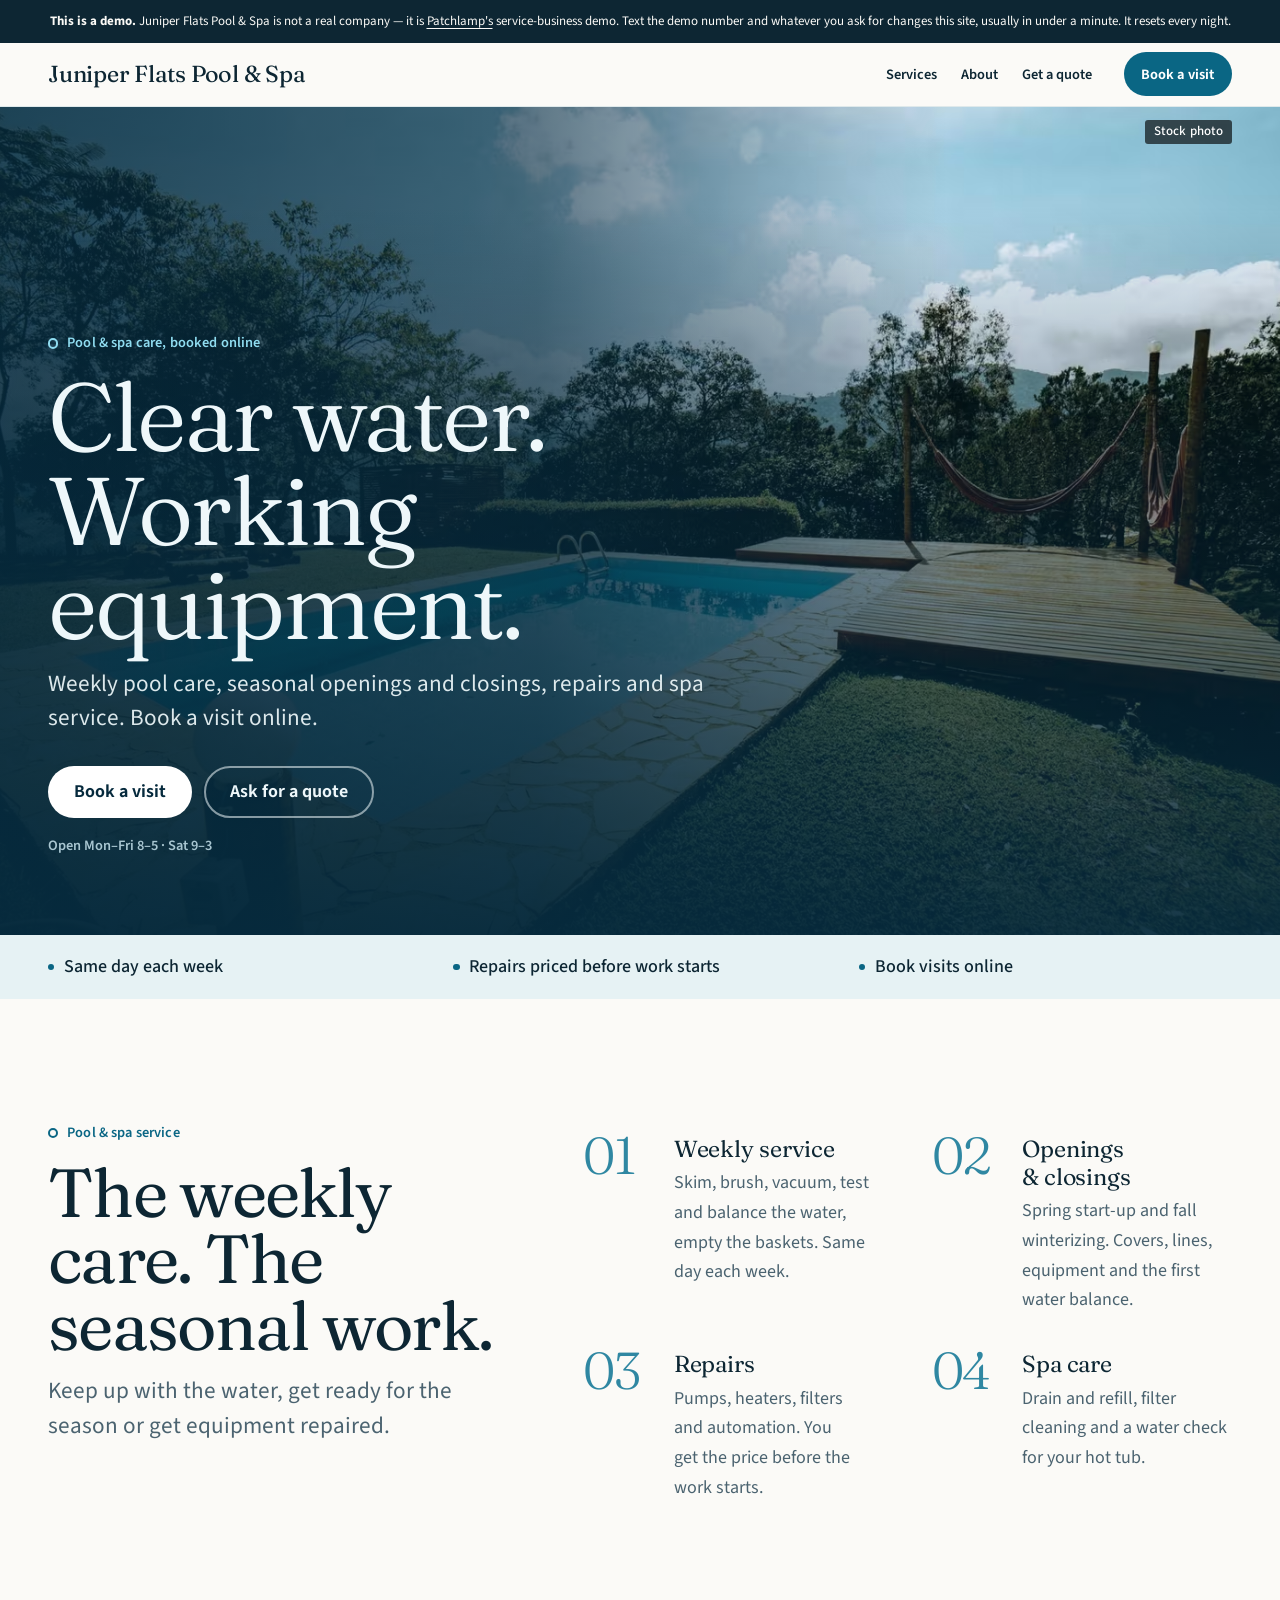
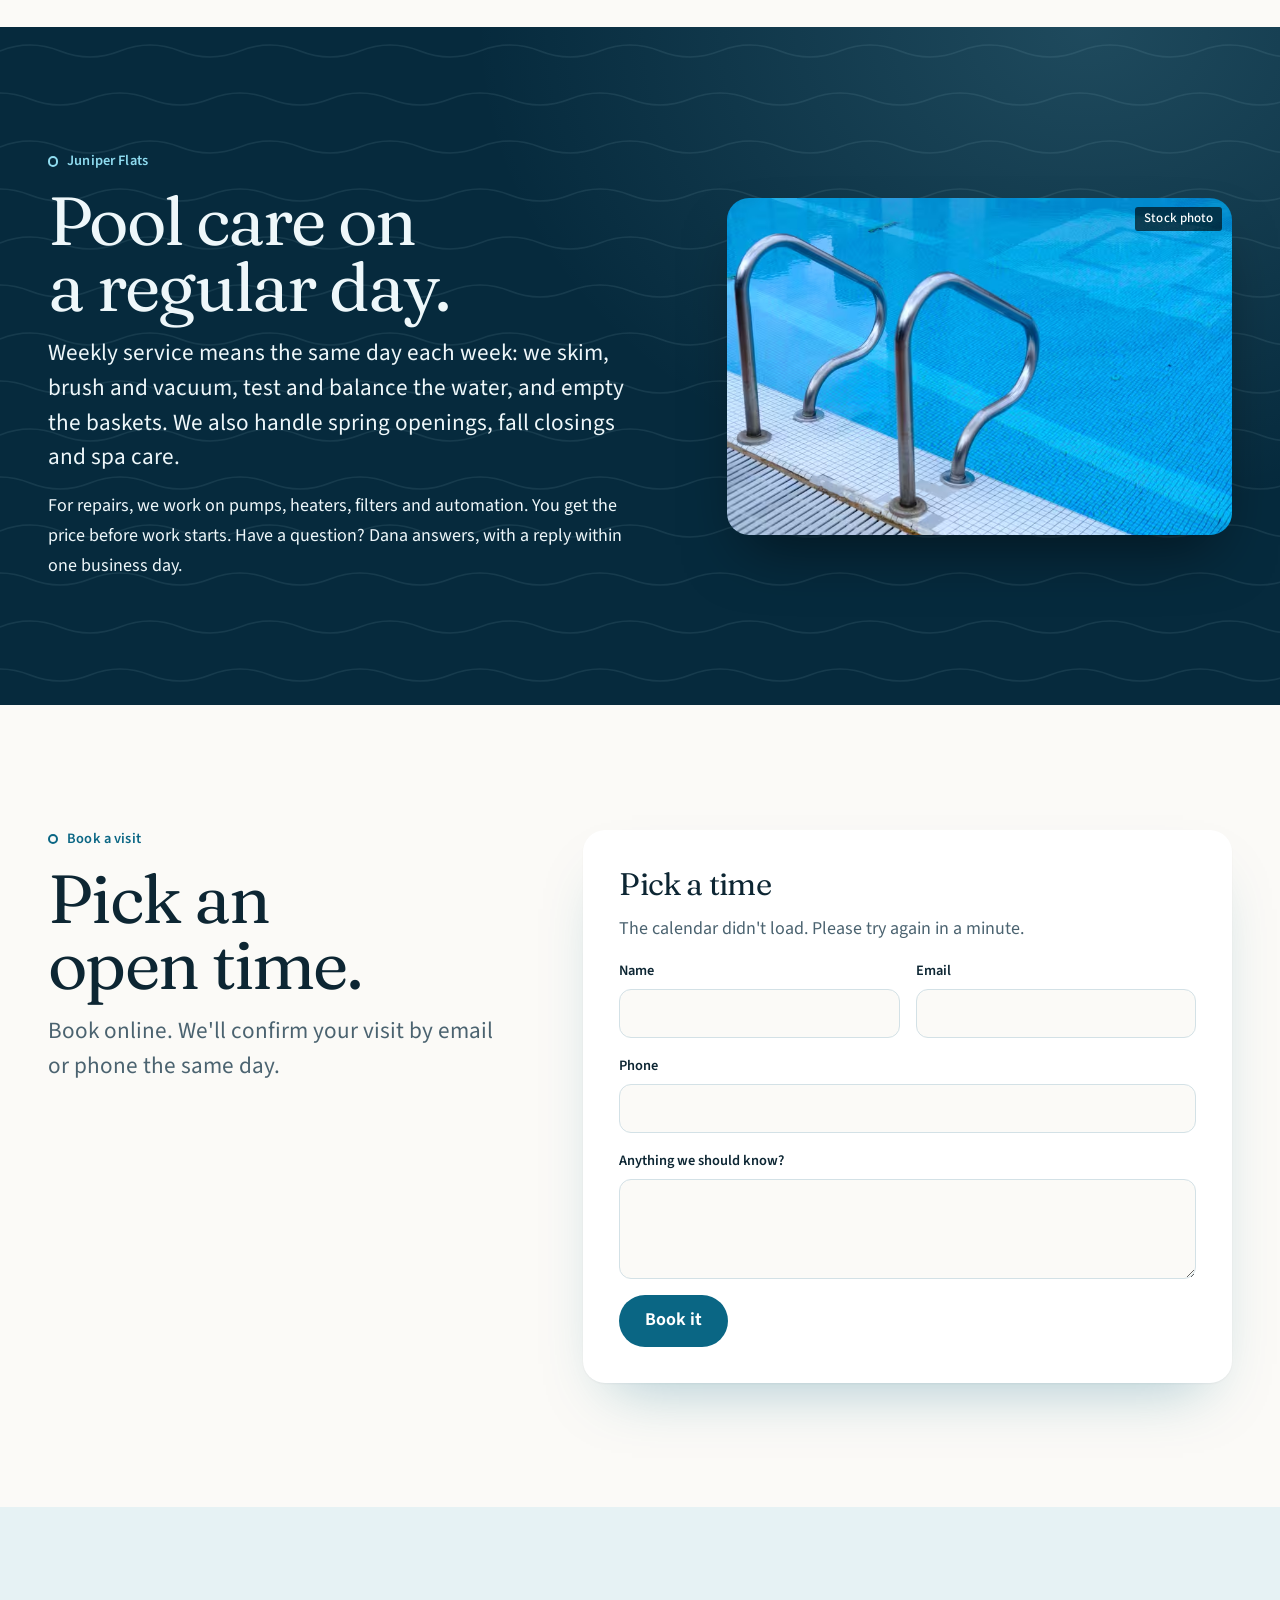
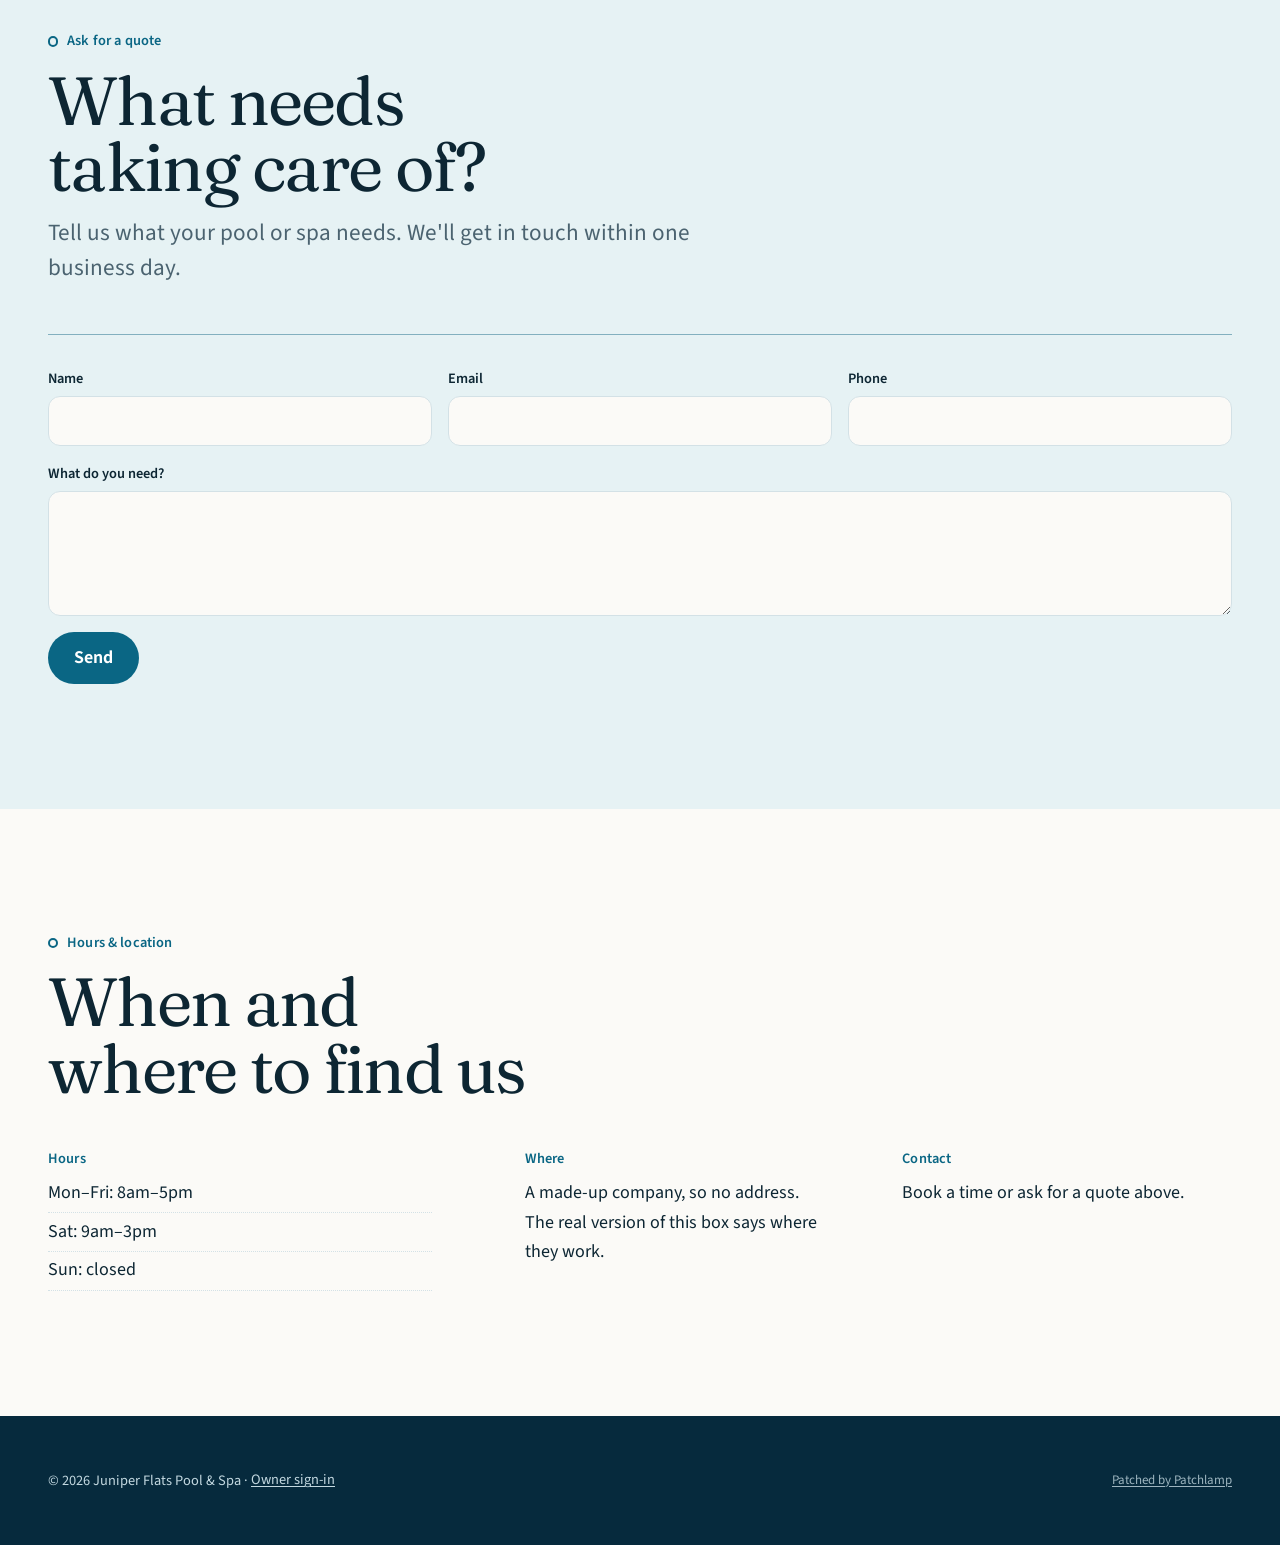
==== commit 11030d65: "Nightly reset: back to the golden copy" ====
--- a/index.html
+++ b/index.html
@@ -70,14 +70,10 @@
       <div class="section-inner">
         <div class="about-grid has-image">
           <div class="about-copy">
-            <div class="about-head">
-              <p class="kicker">Juniper Flats</p>
-              <h2>Pool care on a regular day.</h2>
-            </div>
-            <div class="about-body">
-              <p class="lede">Weekly service means the same day each week: we skim, brush and vacuum, test and balance the water, and empty the baskets. We also handle spring openings, fall closings and spa care.</p>
-              <p class="">For repairs, we work on pumps, heaters, filters and automation. You get the price before work starts. Have a question? Dana answers, with a reply within one business day.</p>
-            </div>
+            <p class="kicker">Juniper Flats</p>
+            <h2>Pool care on a regular day.</h2>
+            <p class="lede">Weekly service means the same day each week: we skim, brush and vacuum, test and balance the water, and empty the baskets. We also handle spring openings, fall closings and spa care.</p>
+            <p class="">For repairs, we work on pumps, heaters, filters and automation. You get the price before work starts. Have a question? Dana answers, with a reply within one business day.</p>
           </div>
           <figure class="about-media" data-reveal>
             <picture><source type="image/avif" srcset="images/card-11484104-800.avif 800w, images/card-11484104-1600.avif 1600w" sizes="(min-width: 900px) 50vw, 100vw"><source type="image/webp" srcset="images/card-11484104-800.webp 800w, images/card-11484104-1600.webp 1600w" sizes="(min-width: 900px) 50vw, 100vw"><img src="images/card-11484104-1600.jpg" srcset="images/card-11484104-800.jpg 800w, images/card-11484104-1600.jpg 1600w" sizes="(min-width: 900px) 50vw, 100vw" width="1600" height="1066" alt="Stainless steel pool ladder leading into a clear blue tiled swimming pool." loading="lazy" decoding="async"></picture><span class="img-label">Stock photo</span>
@@ -137,7 +133,7 @@
 if(n){g=put(b,el("div","slots-next"));put(g,el("p","slots-next-label","Next available"));
 a.slice(0,n).forEach(function(s){var l=put(g,slot("booking-slot slot-tile",s)),t=at(s);put(l,el("span","slot-day",S(t)));put(l,el("span","slot-time",T(t)));if(ex(s))put(l,el("span","slot-note",ex(s)))});
 a=a.slice(n);if(!a.length)return;
-o=put(b,el("details","slots-more"));put(put(o,el("summary",null,"More times ")),el("span","slots-count","("+a.length+" more"+")"))}
+o=put(b,el("details","slots-more"));put(put(o,el("summary",null,"More times ")),el("span","slots-count","("+a.length+" more)"))}
 a.forEach(function(s){var t=at(s),w=D(t);if(w!=z){g=put(o,el("div","booking-day"));put(g,el("p","booking-date",w));z=w}
 put(put(g,slot("booking-slot",s)),el("span",0," "+T(t)+(ex(s)?" · "+ex(s):"")))})
 }).catch(function(){say("The calendar didn't load. Please try again in a minute.")})
--- a/css/style.css
+++ b/css/style.css
@@ -173,14 +173,13 @@
   --bg-raised: color-mix(in srgb, var(--hero-ink) 11%, var(--hero-ground));
   --bg-line: color-mix(in srgb, var(--hero-ink) 24%, transparent);
 }
-.contact-card, .cta--band, .donate--band {
+.contact-card, .cta--band {
   background: var(--accent); color: var(--accent-ink);
-  /* 90% and a 10% lift: at 82% and 14% the dim text failed AA on its own raised tile in three looks (B256) */
-  --ink: var(--accent-ink); --ink-dim: color-mix(in srgb, var(--accent-ink) 90%, var(--accent));
+  --ink: var(--accent-ink); --ink-dim: color-mix(in srgb, var(--accent-ink) 82%, var(--accent));
   --accent-text: var(--accent-ink); --link-hover: var(--accent-ink); --focus: var(--accent-ink);
   --bg: color-mix(in srgb, var(--accent-ink) 8%, var(--accent));
   --bg-alt: var(--bg);
-  --bg-raised: color-mix(in srgb, var(--accent-ink) 10%, var(--accent));
+  --bg-raised: color-mix(in srgb, var(--accent-ink) 14%, var(--accent));
   --bg-line: color-mix(in srgb, var(--accent-ink) 30%, transparent);
 }
 
@@ -273,7 +272,6 @@
 .hero-actions { display: flex; flex-wrap: wrap; gap: 0.75rem; margin-top: var(--space-2); }
 .hero-actions:empty { display: none; }
 .hero-note { margin-top: var(--space); font-size: var(--step--1); font-weight: 600; color: var(--ink-dim); }
-.hero-phone { margin-top: var(--space); }   /* a step under the buttons, so the number reads as its own way in */
 .hero-phone a {
   display: inline-block; padding-block: 0.3rem; color: inherit; text-decoration: none;
   font: var(--heading-weight) var(--step-2)/1.1 var(--font-display); letter-spacing: var(--display-tracking);
@@ -288,17 +286,7 @@
   background: var(--bg-raised); border-radius: var(--radius-card); box-shadow: var(--shadow-2);
 }
 @media (min-width: 60em) {
-  /* wide, the photo runs the hero's full height and the card sits on its lower left, overhanging its foot, so the
-     band beside the card is picture rather than an empty strip of page (the B257 judge, ten previews, and B256's
-     Apron Strings: "the right half beside the hero card is empty") */
-  .hero--band-card { display: grid; padding-bottom: var(--space-4); }
-  .hero--band-card > .hero-media, .hero--band-card > .hero-copy { grid-area: 1 / 1; }
-  .hero--band-card .hero-media { height: clamp(24rem, 38vw, 32rem); }
-  .hero--band-card .hero-copy { align-self: end; width: calc(100% - 2 * var(--page-pad));
-    margin: 0 0 calc(-1 * var(--space-3)) max(var(--page-pad), calc((100vw - var(--content)) / 2)); }
-  /* the card is a frame of its own: its heading a step under the full-bleed heroes', so the action stays on the
-     first desktop screen */
-  .hero--band-card .hero-heading { font-size: var(--step-4); max-width: 16ch; }
+  .hero--band-card .hero-copy { margin-left: max(var(--page-pad), calc((100vw - var(--content)) / 2)); }
 }
 
 /* hero--split: the words on the hero ground, the photo beside them (under them on a phone) */
@@ -357,14 +345,12 @@
 .hero--typographic .hero-heading { font-size: var(--step-6); max-width: 14ch; margin: 0; }
 .hero--typographic .hero-aside .hero-actions { margin-top: var(--space); }
 .hero--typographic .hero-note { margin: 0; padding-top: var(--space); border-top: 1px solid color-mix(in srgb, currentColor 30%, transparent); }
-/* Wide, the line and the buttons sit under the heading on its left edge (the eye goes down, not across to a lower
-   corner: the B257 judge, ten previews), and the hours note and the phone take the right column beside them. */
 @media (min-width: 60em) {
   .hero--typographic .hero-copy { grid-template-columns: minmax(0, 7fr) minmax(0, 5fr); column-gap: var(--space-4); }
   .hero--typographic .hero-kicker, .hero--typographic .hero-heading { grid-column: 1 / -1; }
-  .hero--typographic .hero-aside { grid-column: 1; grid-row: 3 / span 2; }
-  .hero--typographic .hero-note, .hero--typographic .hero-phone { grid-column: 2; grid-row: 3; align-self: end; }
-  .hero--typographic .hero-note + .hero-phone { grid-row: 4; align-self: start; }
+  .hero--typographic .hero-aside { grid-column: 2; grid-row: 3; }
+  .hero--typographic .hero-note, .hero--typographic .hero-phone { grid-column: 1; grid-row: 3; align-self: end; }
+  .hero--typographic .hero-note + .hero-phone { grid-row: 4; }
 }
 
 /* --- Proof: the line under the hero (rating, area, hours) ---------------- */
@@ -379,7 +365,6 @@
   font-size: var(--step--1); font-weight: 600; line-height: 1.3;
 }
 .proof--strip li::before { content: ""; flex: none; width: 0.5rem; height: 0.5rem; border-radius: 50%; background: var(--proof-mark); }
-@media (max-width: 29.99em) { .proof--strip .proof-list { grid-template-columns: 1fr; } }   /* a phone: one a line, never two and one stranded (the B256 judge) */
 @media (min-width: 48em) { .proof--strip .proof-list { grid-template-columns: repeat(auto-fit, minmax(12rem, 1fr)); font-size: var(--step-0); } }
 /* proof--inline: one typeset line between rules, on the page ground */
 .proof--inline { padding: 0 var(--page-pad); }
@@ -404,12 +389,9 @@
 .lede { font-size: var(--step-1); line-height: 1.5; color: var(--ink-dim); max-width: 30em; }
 .section-media { margin: var(--space-2) 0 0; }
 .section-media img, .about-media img { width: 100%; aspect-ratio: 3 / 2; object-fit: cover; border-radius: var(--radius-media); }
-/* A preview's note on how a section was written (the services' "from the category on their Google listing"): under
-   the list, small and quiet, because the first thing a customer reads in the section is the services, not how the
-   page was made (the B257 judge, ten previews). */
 .preview-caveat {
-  margin-top: var(--space-2); padding: 0.1rem 0 0.1rem 0.75rem; border-left: 2px solid var(--bg-line);
-  color: var(--ink-dim); font-size: var(--step--2); max-width: 40em;
+  margin-top: var(--space); padding: 0.75rem 1rem; border-left: 3px solid var(--accent);
+  background: var(--bg-raised); color: var(--ink-dim); font-size: var(--step--1);
 }
 
 /* --- Services ----------------------------------------------------------- */
@@ -428,7 +410,6 @@
 .services--numerals .service-list h3 { margin-top: 0.2rem; }
 @media (min-width: 40em) { .services--numerals .service-list { grid-template-columns: 1fr 1fr; } }
 @media (min-width: 60em) {
-  .services--numerals .preview-caveat { grid-column: 2; }
   .services--numerals .section-inner { grid-template-columns: 5fr 7fr; align-items: start; column-gap: var(--space-4); }
   .services--numerals .section-head { position: sticky; top: 6rem; }
   .services--numerals .service-list { padding-top: var(--space-half); }
@@ -468,21 +449,19 @@
 
 /* --- About -------------------------------------------------------------- */
 .about-grid { display: grid; gap: var(--space-3); align-items: center; }
-.about-head h2 { margin-bottom: var(--space); }
-.about-body p + p { margin-top: var(--space); }
-.about-body .lede { color: var(--ink); }
+.about-copy h2 { margin-bottom: var(--space); }
+.about-copy p + p { margin-top: var(--space); }
+.about-copy .lede { color: var(--ink); }
 .about-media { margin: 0; }
 @media (min-width: 60em) {
   .about-grid.has-image { grid-template-columns: 6fr 5fr; gap: var(--space-4); }
-  /* no picture: the heading on the left, the words on the right, so a short about isn't one sentence across an
-     empty width (the B257 judge, ten previews) */
-  .about-grid:not(.has-image) .about-copy { display: grid; grid-template-columns: 5fr 7fr; column-gap: var(--space-4); align-items: start; }
-  .about-grid:not(.has-image) .about-head h2 { margin-bottom: 0; }
-  .about-grid:not(.has-image) .about-body { padding-top: 0.4rem; }
+  /* no picture: the heading and lede across, the rest in two columns, so the right half isn't empty */
+  .about-grid:not(.has-image) .about-copy { columns: 2; column-gap: var(--space-4); }
+  .about-grid:not(.has-image) .about-copy > :is(.kicker, h2, .lede) { column-span: all; }
+  .about-grid:not(.has-image) .about-copy .lede { max-width: 36em; margin-bottom: var(--space-2); }
+  .about-grid:not(.has-image) .about-copy p:not(.lede) { margin-top: 0; margin-bottom: var(--space); break-inside: avoid; }
 }
 .about--band .about-media img { box-shadow: 0 30px 60px -24px rgb(0 0 0 / 0.5); }
-/* a band with no picture is short: its words, not a tall field of colour */
-.about--band:has(.about-grid:not(.has-image)) { padding-block: var(--space-4); }
 
 /* --- Gallery ------------------------------------------------------------ */
 .gallery-grid { list-style: none; display: grid; gap: 0.75rem; grid-template-columns: repeat(2, minmax(0, 1fr)); }
@@ -511,11 +490,6 @@
   scrollbar-width: thin; scrollbar-color: var(--bg-line) transparent;
 }
 .gallery-strip li { flex: 0 0 min(78vw, 24rem); scroll-snap-align: start; }
-.gallery-caption { margin-top: 0.5rem; font-size: var(--step--1); color: var(--ink-dim); }   /* an image's own caption, when site.json gives one */
-@media (min-width: 48em) {
-  .gallery--grid .gallery-grid li:first-child:nth-last-child(3n) figure { display: flex; flex-direction: column; }
-  .gallery--grid .gallery-grid li:first-child:nth-last-child(3n) picture { display: block; flex: 1; min-height: 0; }
-}
 .gallery-more { margin-top: var(--space-2); }
 .gallery-more a { display: inline-block; padding: 0.4rem 0; font-weight: 600; }
 .gallery-empty { color: var(--ink-dim); }
@@ -526,12 +500,6 @@
 @media (min-width: 60em) {
   .form-grid { grid-template-columns: 5fr 7fr; gap: var(--space-4); }
   .form-grid .section-head { position: sticky; top: 6rem; }
-  /* a short form sits level with its heading and keeps its fields on one row, so neither column is left with an
-     empty half (the booking calendar is tall, and keeps its heading in view instead) */
-  :is(.quote--card, .signup--card) .form-grid { align-items: center; }
-  :is(.quote--card, .signup--card) .form-grid .section-head { position: static; }
-  :is(.quote--card, .signup--card) .field-row { grid-template-columns: repeat(3, minmax(0, 1fr)); }
-  :is(.quote--card, .signup--card) .field-row label:last-child:nth-child(odd) { grid-column: auto; }
 }
 .form-card {
   position: relative; background: var(--bg-raised); color: var(--ink);
@@ -539,10 +507,7 @@
 }
 .site-form { position: relative; display: grid; gap: 1rem; min-width: 0; }
 .form-fields { border: 0; display: grid; gap: 1rem; min-width: 0; }
-/* A preview's form is shown switched off: the fields go quiet and the note says why, but the button keeps its own
-   colour, so it reads as the page's action rather than as broken (the B257 judge, ten previews). */
-.form-fields[disabled] :is(label, .booking-slots, .field-row) { opacity: 0.62; }
-.form-fields[disabled] .btn { cursor: not-allowed; }
+.form-fields[disabled] { opacity: 0.62; }
 .site-form label { display: grid; gap: 0.35rem; font-size: var(--step--1); font-weight: 600; }
 .field-row { display: grid; gap: 1rem; }
 @media (min-width: 40em) {
@@ -624,17 +589,16 @@
 }
 
 /* --- Quote ---------------------------------------------------------------- */
-/* quote--plain (and signup--plain): no card; the form straight on the ground under a rule, beside its heading wide
-   (a form across the whole width left its notice stranded at the left: the B257 judge) */
-:is(.quote--plain, .signup--plain) .site-form { padding-top: var(--space-2); border-top: var(--rule-strong); }
+/* quote--plain: the head across, the form straight on the ground under a rule */
+@media (min-width: 60em) {
+  .quote--plain .section-head.section-head { max-width: none; display: grid; grid-template-columns: 7fr 5fr; column-gap: var(--space-4); align-items: start; }
+  .quote--plain .section-head > * { grid-column: 1; }
+  .quote--plain .section-head > .section-media { grid-column: 2; grid-row: 1 / span 6; margin: 0; }
+}
+.quote--plain .site-form { padding-top: var(--space-2); border-top: var(--rule-strong); }
 @media (min-width: 48em) {
-  :is(.quote--plain, .signup--plain) .field-row { grid-template-columns: repeat(3, minmax(0, 1fr)); }
-  :is(.quote--plain, .signup--plain) .field-row label:last-child:nth-child(odd) { grid-column: auto; }
-}
-@media (min-width: 60em) {
-  :is(.quote--plain, .signup--plain) .section-inner { display: grid; grid-template-columns: 5fr 7fr; column-gap: var(--space-4); align-items: start; }
-  :is(.quote--plain, .signup--plain) .section-head { margin: 0; }
-  :is(.quote--plain, .signup--plain) .section-media { margin-top: var(--space-2); }
+  .quote--plain .field-row { grid-template-columns: repeat(3, minmax(0, 1fr)); }
+  .quote--plain .field-row label:last-child:nth-child(odd) { grid-column: auto; }
 }
 
 /* --- Contact -------------------------------------------------------------- */
@@ -665,7 +629,7 @@
 .hours-table li + li { margin-top: 0; }
 .details-side p { font-size: var(--step-1); }
 .details-side .details-label:not(:first-child) { margin-top: var(--space-2); }
-@media (min-width: 56em) { .details--table .details-grid { grid-template-columns: 7fr 5fr; gap: var(--space-4); align-items: start; } }   /* start: a long hours list left the side column floating low (the B256 store) */
+@media (min-width: 56em) { .details--table .details-grid { grid-template-columns: 7fr 5fr; gap: var(--space-4); align-items: end; } }
 
 /* --- The call to action band ---------------------------------------------- */
 .cta--band { padding: var(--space-4) var(--page-pad); }
@@ -682,144 +646,6 @@
   .cta--band .section-inner > :not(.action-row) { grid-column: 1; }
   .cta--band .action-row { grid-column: 2; grid-row: 1 / span 3; justify-content: flex-end; margin: 0; }
 }
-
-/* --- Work: the portfolio's pieces (a proof slot: only the owner's own pictures; without them, set in type) --- */
-.work-list { list-style: none; display: grid; gap: var(--space-3) var(--space-2); }
-.work-item h3 { margin-top: 0.9rem; }
-.work-item p { color: var(--ink-dim); margin-top: 0.3rem; }
-.work-media img { width: 100%; aspect-ratio: 4 / 3; object-fit: cover; border-radius: var(--radius-media); background: var(--bg-alt); }
-/* work--grid: the pieces side by side, a caption under each */
-@media (min-width: 40em) { .work--grid .work-list { grid-template-columns: repeat(2, minmax(0, 1fr)); } }
-@media (min-width: 64em) { .work--grid .work-list { grid-template-columns: repeat(3, minmax(0, 1fr)); } }
-/* work--index: one piece a row, large, its number and title set beside it; the rows alternate sides */
-.work--index .work-list { gap: var(--space-4); }
-.work--index .work-item { display: grid; gap: var(--space); }
-.work--index .work-caption { display: grid; gap: 0.35rem; align-content: end; }
-.work--index .work-n { font: var(--display-weight) var(--step-2)/1 var(--font-display); color: var(--accent-text); font-variant-numeric: lining-nums tabular-nums; }
-.work--index .work-item h3 { margin: 0; font-size: var(--step-3); line-height: var(--display-leading); }
-@media (min-width: 48em) {
-  .work--index .work-item { grid-template-columns: minmax(0, 7fr) minmax(0, 5fr); column-gap: var(--space-3); align-items: end; }
-  .work--index .work-item:nth-child(even) .work-media { order: 2; }
-}
-/* work--typographic: no pictures of their own yet; an index of the pieces, a rule above each */
-.work--typographic .work-list { gap: 0; }
-.work--typographic .work-item { display: grid; grid-template-columns: 3rem minmax(0, 1fr); column-gap: var(--space); padding: 1.1rem 0 1.4rem; border-top: var(--rule-strong); }
-.work--typographic .work-item:last-child { border-bottom: 1px solid var(--bg-line); }
-.work--typographic .work-n { grid-row: span 2; font: var(--display-weight) var(--step-1)/1.2 var(--font-display); color: var(--accent-text); }
-.work--typographic .work-item h3 { margin: 0; font-size: var(--step-2); }
-.work--typographic .work-item p { grid-column: 2; }
-@media (min-width: 48em) {
-  .work--typographic .work-item { grid-template-columns: 5rem minmax(0, 1.2fr) minmax(0, 1fr); align-items: baseline; }
-  .work--typographic .work-n { grid-row: auto; }
-  .work--typographic .work-item p { grid-column: 3; margin: 0; }
-}
-
-/* --- Menu and shop: a few of the products on the home page, the rest on menu.html / shop.html ---------------- */
-.catalog-strip { list-style: none; display: grid; gap: 0 var(--space-3); }
-.catalog-item { padding: 0.9rem 0 1.1rem; border-top: 1px solid var(--bg-line); }
-.catalog-cat {
-  margin-bottom: 0.3rem; font: var(--kicker-weight) var(--kicker-size)/1.3 var(--font-kicker);
-  text-transform: var(--kicker-case); letter-spacing: var(--kicker-tracking); color: var(--accent-text);
-}
-.shop-name { display: flex; gap: 0.75rem; justify-content: space-between; align-items: baseline; font-weight: 600; max-width: none; }
-.price { font-variant-numeric: lining-nums tabular-nums; white-space: nowrap; }
-.catalog-item .muted, .shop-text .muted { font-size: var(--step--1); margin-top: 0.2rem; }
-.catalog-more { margin-top: var(--space-2); }
-.shop-out { color: var(--ink-dim); font-size: var(--step--1); white-space: nowrap; }
-.is-sold-out .shop-name { color: var(--ink-dim); }
-/* menu--board: the dark band as a menu board, each dish joined to its price by a dotted leader */
-.menu--board .shop-name { font: var(--heading-weight) var(--step-1)/1.2 var(--font-display); text-transform: var(--display-case); }
-.menu--board .shop-name > span:first-child { display: flex; flex: 1; align-items: baseline; gap: 0.5rem; min-width: 0; }
-.menu--board .shop-name > span:first-child::after { content: ""; flex: 1; min-width: 1.5rem; border-bottom: 2px dotted var(--bg-line); }
-.menu--board .catalog-item { border-top-color: transparent; }
-@media (min-width: 56em) {
-  .menu--board .section-inner { display: grid; grid-template-columns: minmax(0, 4fr) minmax(0, 8fr); column-gap: var(--space-4); align-items: start; }
-  .menu--board .section-head { margin: 0; }
-  .menu--board .catalog-strip { grid-template-columns: 1fr 1fr; }
-  .menu--board .catalog-more { grid-column: 2; }
-}
-/* menu--list (and shop--list): ruled on the page ground, the name and price set large */
-:is(.menu--list, .shop--list) .shop-name { font: var(--heading-weight) var(--step-2)/1.15 var(--font-display); text-transform: var(--display-case); }
-:is(.menu--list, .shop--list) .price { font-family: var(--font-text); font-size: var(--step-1); color: var(--accent-text); }
-@media (min-width: 48em) { :is(.menu--list, .shop--list) .catalog-strip { grid-template-columns: 1fr 1fr; } }
-/* shop--shelf: the products in a row of solid tiles, the price under the name */
-.shop--shelf .catalog-strip { grid-template-columns: repeat(auto-fit, minmax(min(100%, 13rem), 1fr)); gap: 4px; }
-.shop--shelf .catalog-item { display: grid; align-content: start; gap: 0.35rem; padding: 1.25rem 1.25rem 1.5rem; border: 0; background: var(--bg-raised); }
-.shop--shelf.alt .catalog-item { background: var(--bg); }
-.shop--shelf .shop-name { flex-direction: column; gap: 0.3rem; font: var(--heading-weight) var(--step-1)/1.2 var(--font-display); text-transform: var(--display-case); }
-.shop--shelf .price { font: 650 var(--step-0)/1.2 var(--font-text); color: var(--accent-text); }
-/* the page with everything: the list by section, the basket and checkout beside it */
-.page-title { font-size: var(--step-5); line-height: var(--display-leading); margin-bottom: var(--space); }
-.catalog--page { padding-top: var(--space-4); }
-.shop-grid { display: grid; gap: var(--space-3); align-items: start; }
-@media (min-width: 60em) {
-  .shop-grid { grid-template-columns: minmax(0, 7fr) minmax(0, 5fr); column-gap: var(--space-4); }
-  .shop-checkout { position: sticky; top: 6rem; }
-}
-.shop-section { margin: var(--space-2) 0 0.4rem; font-size: var(--step-2); }
-.shop-section:first-child { margin-top: 0; }
-.shop-list { list-style: none; }
-.shop-item { display: flex; gap: 1rem; align-items: center; justify-content: space-between; padding: 0.8rem 0; border-bottom: 1px solid var(--bg-line); }
-.shop-text { flex: 1 1 auto; min-width: 0; }
-.shop-qty { display: inline-flex; align-items: center; gap: 0.5rem; white-space: nowrap; }
-.shop-qty button {
-  width: 2.75rem; height: 2.75rem; font: 600 var(--step-1)/1 var(--font-text); color: var(--ink); cursor: pointer;
-  background: var(--bg-raised); border: 1px solid var(--bg-line); border-radius: var(--radius);
-}
-.shop-qty span { min-width: 1.5rem; text-align: center; }
-.shop-checkout h3 { margin-bottom: 0.25rem; }
-.shop-checkout .btn[disabled] { cursor: not-allowed; opacity: 0.75; }
-.shop-pay-note { font-size: var(--step--1); }
-.open-now { font-weight: 650; margin-bottom: 0.35rem; }
-.open-now.is-open { color: var(--accent-text); }
-.hours-live ul { list-style: none; }
-.details--table .hours-live li {
-  padding: 0.55rem 0; border-bottom: var(--rule-strong);
-  font: var(--heading-weight) var(--step-2)/1.2 var(--font-display); text-transform: var(--display-case);
-}
-
-/* --- Events: what's on, a rule above each ------------------------------------ */
-.event-list { list-style: none; display: grid; }
-.event-list li { display: grid; gap: 0.3rem; padding: 1.1rem 0 1.3rem; border-top: var(--rule-strong); }
-.event-list li:last-child { border-bottom: 1px solid var(--bg-line); }
-.event-list h3 { margin: 0; }
-.event-when { font-size: var(--step--1); font-weight: 650; color: var(--accent-text); }
-.event-text { color: var(--ink-dim); }
-/* events--ruled: the when, the what and the line in three columns wide */
-@media (min-width: 48em) {
-  .events--ruled .event-list li { grid-template-columns: minmax(0, 4fr) minmax(0, 4fr) minmax(0, 5fr); column-gap: var(--space-2); align-items: baseline; }
-  .events--ruled .event-list h3 { font-size: var(--step-2); }
-}
-/* events--agenda: the when set large, the head beside the list */
-.events--agenda .event-when {
-  font: var(--heading-weight) var(--step-2)/1.15 var(--font-display); letter-spacing: var(--display-tracking);
-  text-transform: var(--display-case);
-}
-@media (min-width: 60em) {
-  .events--agenda .section-inner { display: grid; grid-template-columns: minmax(0, 5fr) minmax(0, 7fr); column-gap: var(--space-4); align-items: start; }
-  .events--agenda .section-head { position: sticky; top: 6rem; margin: 0; }
-  .events--agenda .event-list { grid-template-columns: 1fr 1fr; column-gap: var(--space-2); }
-  .events--agenda .event-list li:nth-last-child(2):nth-child(odd) { border-bottom: 1px solid var(--bg-line); }
-}
-
-/* --- Donate: the giving button (a link to their own giving page) ----------------- */
-.donate--band { padding: var(--space-4) var(--page-pad); }
-.donate--band .section-inner { display: grid; gap: var(--space); }
-.donate--band h2 { max-width: 16ch; }
-.donate--band .kicker, .donate--band h2 { margin: 0; }
-.donate--band .action-row { margin-top: var(--space); }
-.donate--band .btn-primary { background: var(--accent-ink); color: var(--accent); }
-.donate--band .btn-primary:hover { background: color-mix(in srgb, var(--accent-ink) 88%, var(--accent)); color: var(--accent); }
-@media (min-width: 60em) {
-  .donate--band .section-inner { grid-template-columns: 7fr 5fr; column-gap: var(--space-4); align-items: end; }
-  .donate--band .section-inner > :not(.action-row) { grid-column: 1; }
-  .donate--band .action-row { grid-column: 2; grid-row: 1 / span 4; justify-content: flex-end; margin: 0; }
-}
-.donate-grid { display: grid; gap: var(--space); padding-top: var(--space-2); border-top: var(--rule-strong); }
-.donate-grid .section-head { margin: 0; }
-.donate-copy p + p { margin-top: var(--space); }
-.donate-copy .action-row { margin-top: var(--space-2); }
-@media (min-width: 60em) { .donate-grid { grid-template-columns: minmax(0, 5fr) minmax(0, 7fr); column-gap: var(--space-4); align-items: start; } }
 
 /* --- The photos page's head ---------------------------------------------- */
 .page-head { padding: var(--space-4) var(--page-pad) 0; }
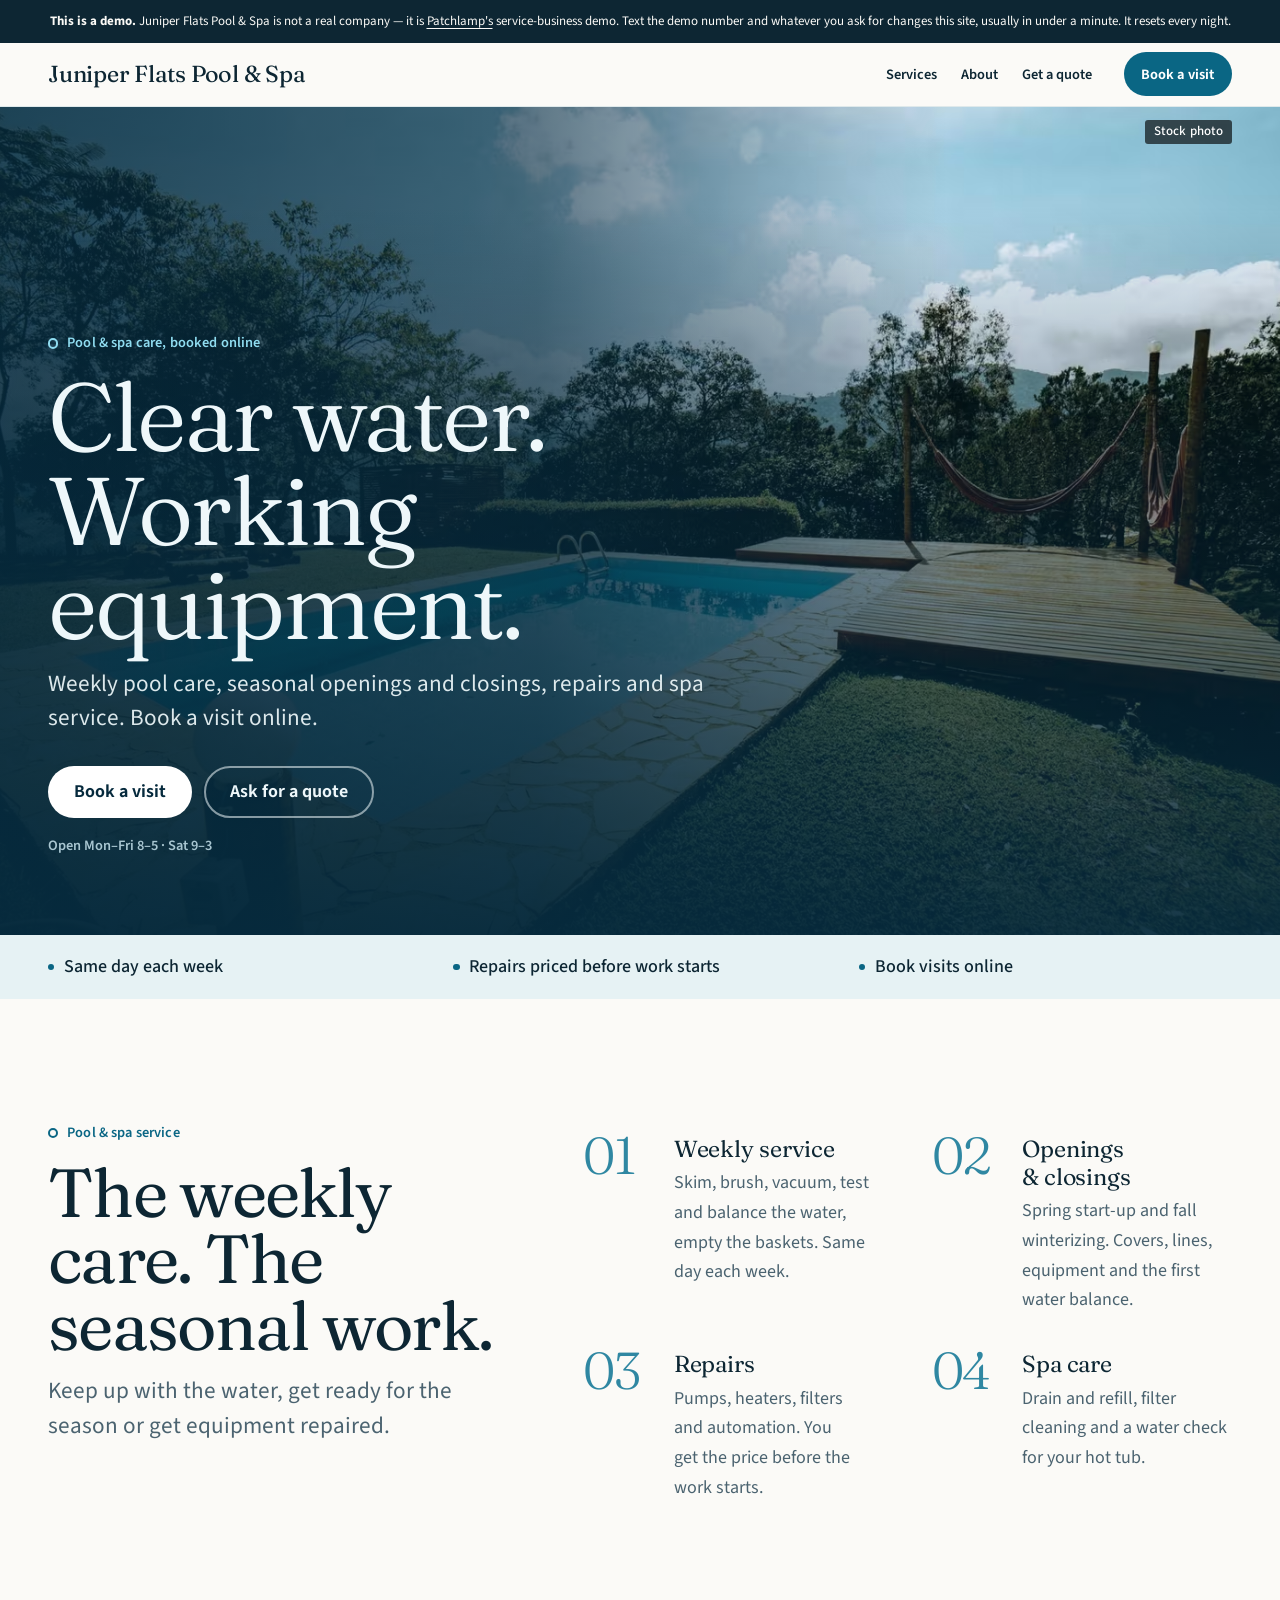
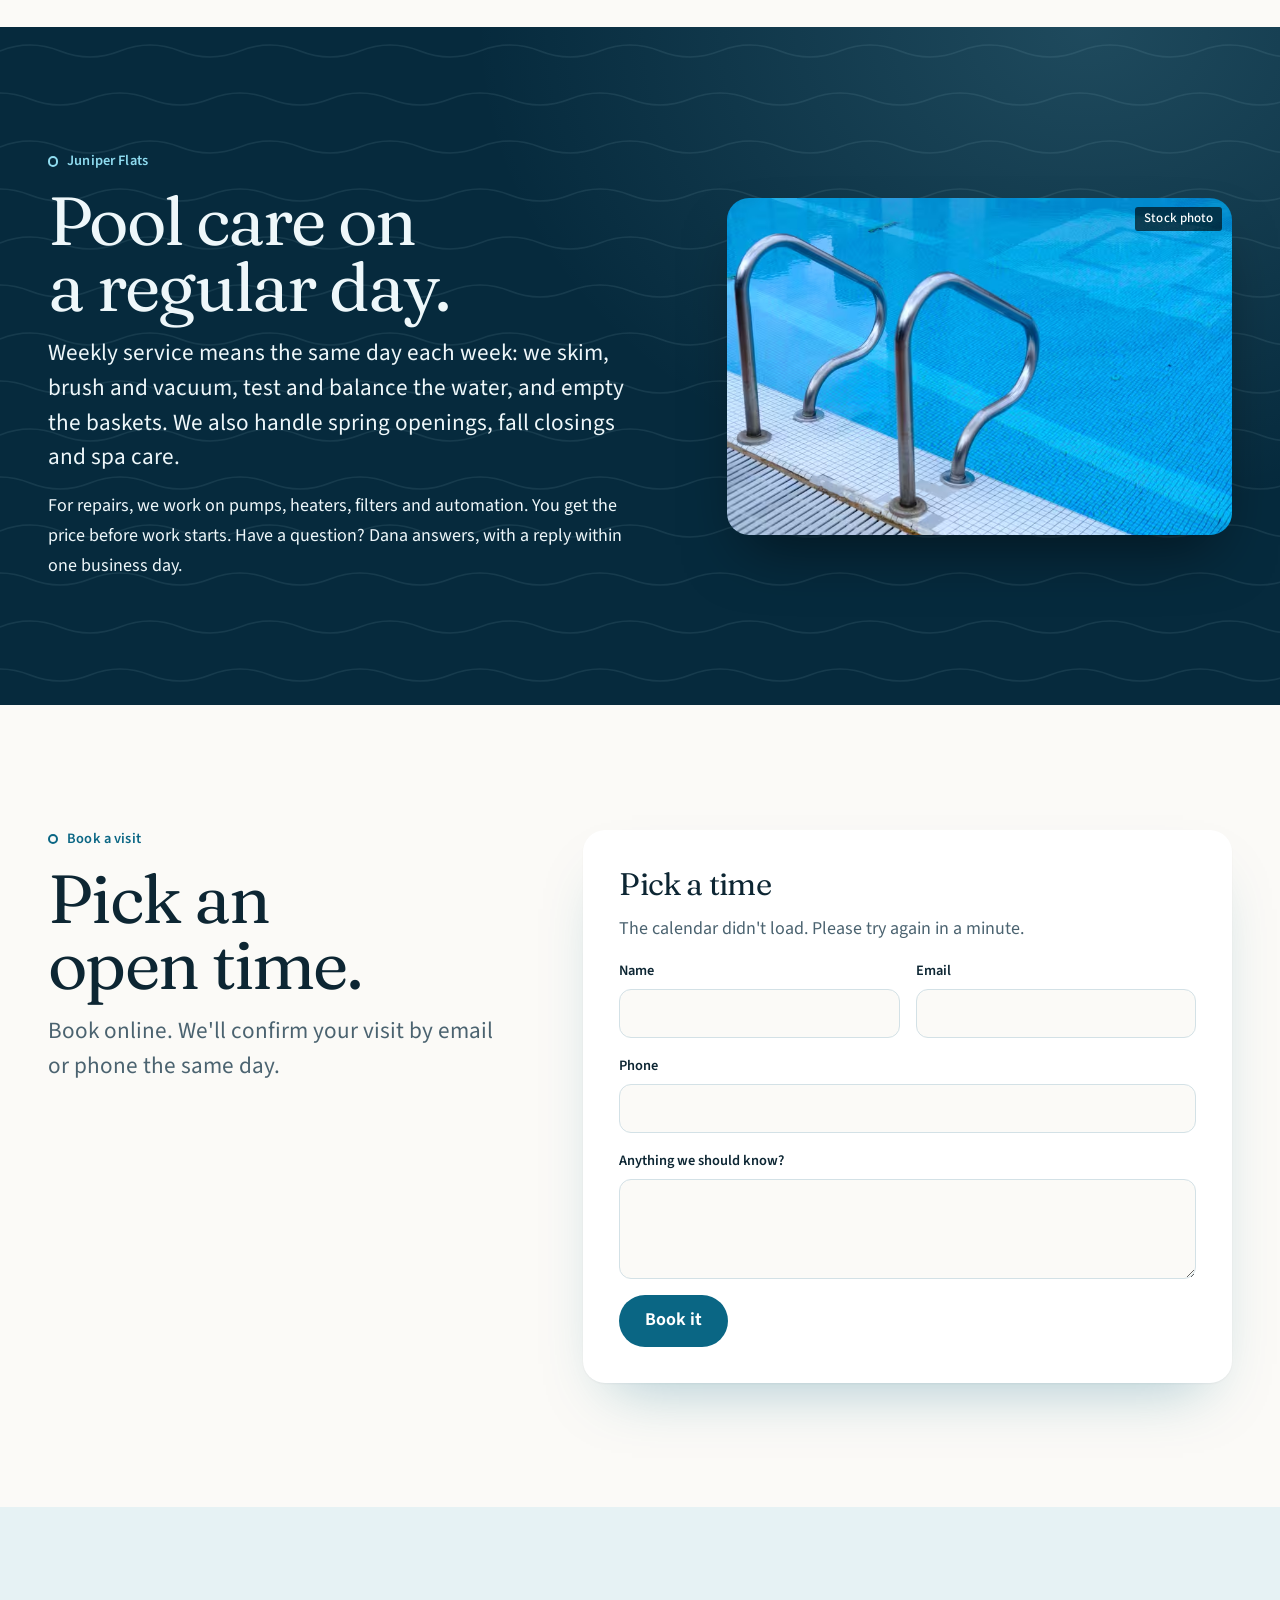
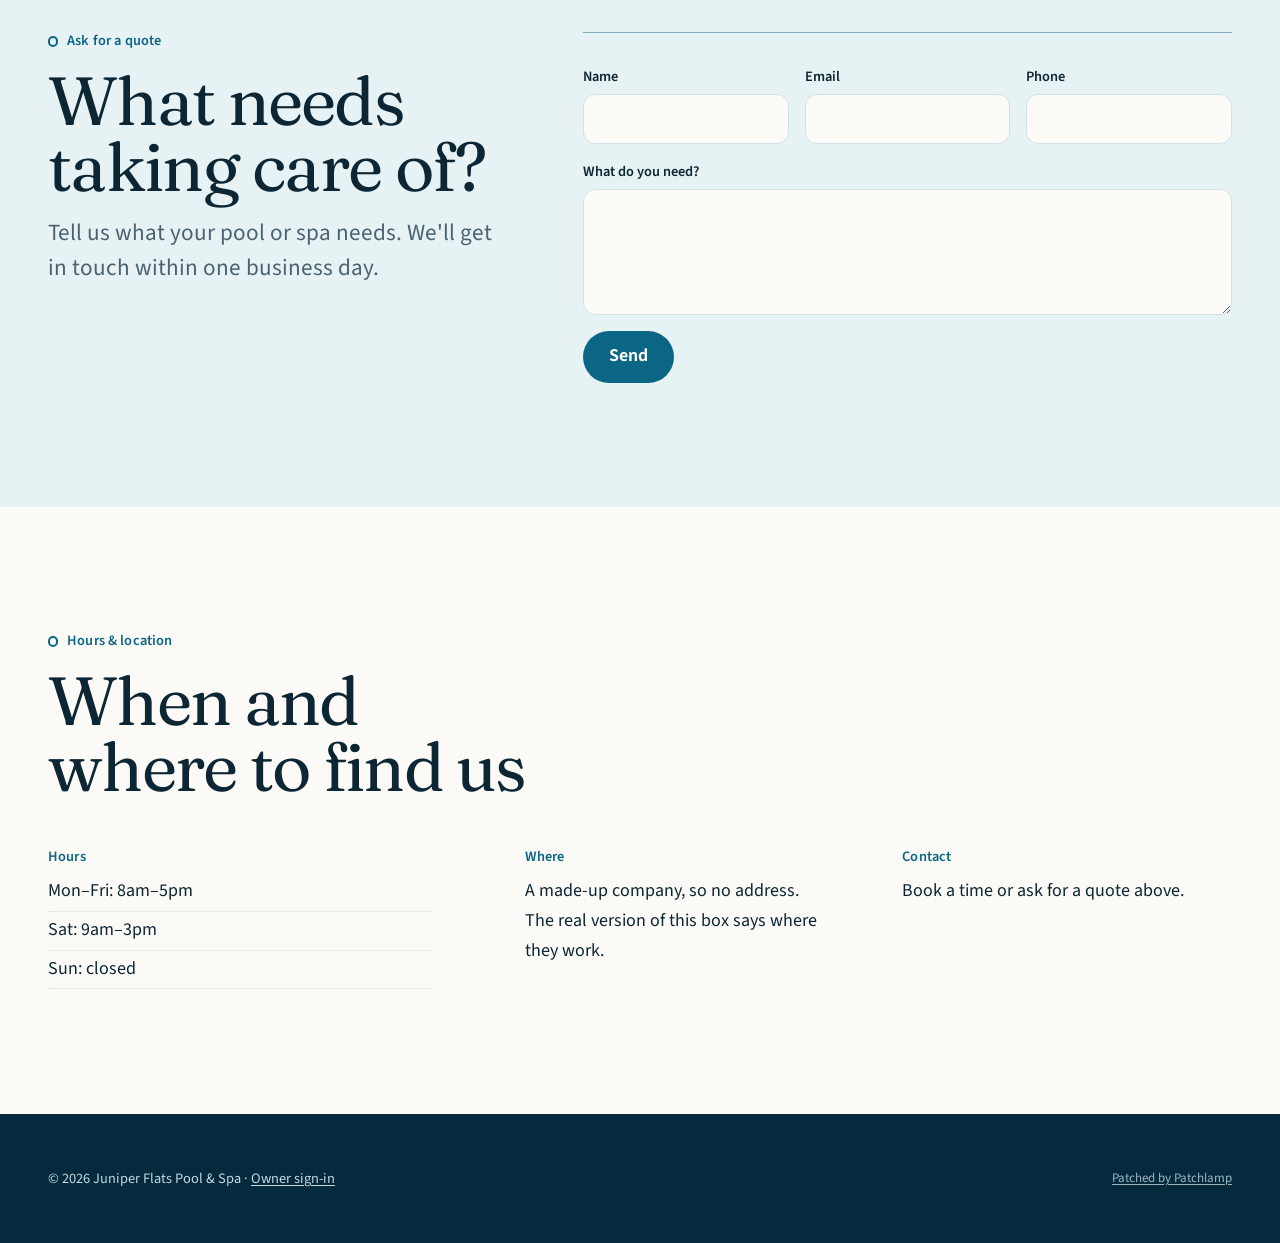
==== commit 4032f005: "B256: the render back on main (the 04:10 reset put the old golden over it before it was published an" ====
--- a/index.html
+++ b/index.html
@@ -70,10 +70,14 @@
       <div class="section-inner">
         <div class="about-grid has-image">
           <div class="about-copy">
-            <p class="kicker">Juniper Flats</p>
-            <h2>Pool care on a regular day.</h2>
-            <p class="lede">Weekly service means the same day each week: we skim, brush and vacuum, test and balance the water, and empty the baskets. We also handle spring openings, fall closings and spa care.</p>
-            <p class="">For repairs, we work on pumps, heaters, filters and automation. You get the price before work starts. Have a question? Dana answers, with a reply within one business day.</p>
+            <div class="about-head">
+              <p class="kicker">Juniper Flats</p>
+              <h2>Pool care on a regular day.</h2>
+            </div>
+            <div class="about-body">
+              <p class="lede">Weekly service means the same day each week: we skim, brush and vacuum, test and balance the water, and empty the baskets. We also handle spring openings, fall closings and spa care.</p>
+              <p class="">For repairs, we work on pumps, heaters, filters and automation. You get the price before work starts. Have a question? Dana answers, with a reply within one business day.</p>
+            </div>
           </div>
           <figure class="about-media" data-reveal>
             <picture><source type="image/avif" srcset="images/card-11484104-800.avif 800w, images/card-11484104-1600.avif 1600w" sizes="(min-width: 900px) 50vw, 100vw"><source type="image/webp" srcset="images/card-11484104-800.webp 800w, images/card-11484104-1600.webp 1600w" sizes="(min-width: 900px) 50vw, 100vw"><img src="images/card-11484104-1600.jpg" srcset="images/card-11484104-800.jpg 800w, images/card-11484104-1600.jpg 1600w" sizes="(min-width: 900px) 50vw, 100vw" width="1600" height="1066" alt="Stainless steel pool ladder leading into a clear blue tiled swimming pool." loading="lazy" decoding="async"></picture><span class="img-label">Stock photo</span>
@@ -133,7 +137,7 @@
 if(n){g=put(b,el("div","slots-next"));put(g,el("p","slots-next-label","Next available"));
 a.slice(0,n).forEach(function(s){var l=put(g,slot("booking-slot slot-tile",s)),t=at(s);put(l,el("span","slot-day",S(t)));put(l,el("span","slot-time",T(t)));if(ex(s))put(l,el("span","slot-note",ex(s)))});
 a=a.slice(n);if(!a.length)return;
-o=put(b,el("details","slots-more"));put(put(o,el("summary",null,"More times ")),el("span","slots-count","("+a.length+" more)"))}
+o=put(b,el("details","slots-more"));put(put(o,el("summary",null,"More times ")),el("span","slots-count","("+a.length+" more"+")"))}
 a.forEach(function(s){var t=at(s),w=D(t);if(w!=z){g=put(o,el("div","booking-day"));put(g,el("p","booking-date",w));z=w}
 put(put(g,slot("booking-slot",s)),el("span",0," "+T(t)+(ex(s)?" · "+ex(s):"")))})
 }).catch(function(){say("The calendar didn't load. Please try again in a minute.")})
--- a/css/style.css
+++ b/css/style.css
@@ -173,13 +173,14 @@
   --bg-raised: color-mix(in srgb, var(--hero-ink) 11%, var(--hero-ground));
   --bg-line: color-mix(in srgb, var(--hero-ink) 24%, transparent);
 }
-.contact-card, .cta--band {
+.contact-card, .cta--band, .donate--band {
   background: var(--accent); color: var(--accent-ink);
-  --ink: var(--accent-ink); --ink-dim: color-mix(in srgb, var(--accent-ink) 82%, var(--accent));
+  /* 90% and a 10% lift: at 82% and 14% the dim text failed AA on its own raised tile in three looks (B256) */
+  --ink: var(--accent-ink); --ink-dim: color-mix(in srgb, var(--accent-ink) 90%, var(--accent));
   --accent-text: var(--accent-ink); --link-hover: var(--accent-ink); --focus: var(--accent-ink);
   --bg: color-mix(in srgb, var(--accent-ink) 8%, var(--accent));
   --bg-alt: var(--bg);
-  --bg-raised: color-mix(in srgb, var(--accent-ink) 14%, var(--accent));
+  --bg-raised: color-mix(in srgb, var(--accent-ink) 10%, var(--accent));
   --bg-line: color-mix(in srgb, var(--accent-ink) 30%, transparent);
 }
 
@@ -272,6 +273,7 @@
 .hero-actions { display: flex; flex-wrap: wrap; gap: 0.75rem; margin-top: var(--space-2); }
 .hero-actions:empty { display: none; }
 .hero-note { margin-top: var(--space); font-size: var(--step--1); font-weight: 600; color: var(--ink-dim); }
+.hero-phone { margin-top: var(--space); }   /* a step under the buttons, so the number reads as its own way in */
 .hero-phone a {
   display: inline-block; padding-block: 0.3rem; color: inherit; text-decoration: none;
   font: var(--heading-weight) var(--step-2)/1.1 var(--font-display); letter-spacing: var(--display-tracking);
@@ -286,7 +288,17 @@
   background: var(--bg-raised); border-radius: var(--radius-card); box-shadow: var(--shadow-2);
 }
 @media (min-width: 60em) {
-  .hero--band-card .hero-copy { margin-left: max(var(--page-pad), calc((100vw - var(--content)) / 2)); }
+  /* wide, the photo runs the hero's full height and the card sits on its lower left, overhanging its foot, so the
+     band beside the card is picture rather than an empty strip of page (the B257 judge, ten previews, and B256's
+     Apron Strings: "the right half beside the hero card is empty") */
+  .hero--band-card { display: grid; padding-bottom: var(--space-4); }
+  .hero--band-card > .hero-media, .hero--band-card > .hero-copy { grid-area: 1 / 1; }
+  .hero--band-card .hero-media { height: clamp(24rem, 38vw, 32rem); }
+  .hero--band-card .hero-copy { align-self: end; width: calc(100% - 2 * var(--page-pad));
+    margin: 0 0 calc(-1 * var(--space-3)) max(var(--page-pad), calc((100vw - var(--content)) / 2)); }
+  /* the card is a frame of its own: its heading a step under the full-bleed heroes', so the action stays on the
+     first desktop screen */
+  .hero--band-card .hero-heading { font-size: var(--step-4); max-width: 16ch; }
 }
 
 /* hero--split: the words on the hero ground, the photo beside them (under them on a phone) */
@@ -345,12 +357,14 @@
 .hero--typographic .hero-heading { font-size: var(--step-6); max-width: 14ch; margin: 0; }
 .hero--typographic .hero-aside .hero-actions { margin-top: var(--space); }
 .hero--typographic .hero-note { margin: 0; padding-top: var(--space); border-top: 1px solid color-mix(in srgb, currentColor 30%, transparent); }
+/* Wide, the line and the buttons sit under the heading on its left edge (the eye goes down, not across to a lower
+   corner: the B257 judge, ten previews), and the hours note and the phone take the right column beside them. */
 @media (min-width: 60em) {
   .hero--typographic .hero-copy { grid-template-columns: minmax(0, 7fr) minmax(0, 5fr); column-gap: var(--space-4); }
   .hero--typographic .hero-kicker, .hero--typographic .hero-heading { grid-column: 1 / -1; }
-  .hero--typographic .hero-aside { grid-column: 2; grid-row: 3; }
-  .hero--typographic .hero-note, .hero--typographic .hero-phone { grid-column: 1; grid-row: 3; align-self: end; }
-  .hero--typographic .hero-note + .hero-phone { grid-row: 4; }
+  .hero--typographic .hero-aside { grid-column: 1; grid-row: 3 / span 2; }
+  .hero--typographic .hero-note, .hero--typographic .hero-phone { grid-column: 2; grid-row: 3; align-self: end; }
+  .hero--typographic .hero-note + .hero-phone { grid-row: 4; align-self: start; }
 }
 
 /* --- Proof: the line under the hero (rating, area, hours) ---------------- */
@@ -365,6 +379,7 @@
   font-size: var(--step--1); font-weight: 600; line-height: 1.3;
 }
 .proof--strip li::before { content: ""; flex: none; width: 0.5rem; height: 0.5rem; border-radius: 50%; background: var(--proof-mark); }
+@media (max-width: 29.99em) { .proof--strip .proof-list { grid-template-columns: 1fr; } }   /* a phone: one a line, never two and one stranded (the B256 judge) */
 @media (min-width: 48em) { .proof--strip .proof-list { grid-template-columns: repeat(auto-fit, minmax(12rem, 1fr)); font-size: var(--step-0); } }
 /* proof--inline: one typeset line between rules, on the page ground */
 .proof--inline { padding: 0 var(--page-pad); }
@@ -389,9 +404,12 @@
 .lede { font-size: var(--step-1); line-height: 1.5; color: var(--ink-dim); max-width: 30em; }
 .section-media { margin: var(--space-2) 0 0; }
 .section-media img, .about-media img { width: 100%; aspect-ratio: 3 / 2; object-fit: cover; border-radius: var(--radius-media); }
+/* A preview's note on how a section was written (the services' "from the category on their Google listing"): under
+   the list, small and quiet, because the first thing a customer reads in the section is the services, not how the
+   page was made (the B257 judge, ten previews). */
 .preview-caveat {
-  margin-top: var(--space); padding: 0.75rem 1rem; border-left: 3px solid var(--accent);
-  background: var(--bg-raised); color: var(--ink-dim); font-size: var(--step--1);
+  margin-top: var(--space-2); padding: 0.1rem 0 0.1rem 0.75rem; border-left: 2px solid var(--bg-line);
+  color: var(--ink-dim); font-size: var(--step--2); max-width: 40em;
 }
 
 /* --- Services ----------------------------------------------------------- */
@@ -410,6 +428,7 @@
 .services--numerals .service-list h3 { margin-top: 0.2rem; }
 @media (min-width: 40em) { .services--numerals .service-list { grid-template-columns: 1fr 1fr; } }
 @media (min-width: 60em) {
+  .services--numerals .preview-caveat { grid-column: 2; }
   .services--numerals .section-inner { grid-template-columns: 5fr 7fr; align-items: start; column-gap: var(--space-4); }
   .services--numerals .section-head { position: sticky; top: 6rem; }
   .services--numerals .service-list { padding-top: var(--space-half); }
@@ -449,19 +468,21 @@
 
 /* --- About -------------------------------------------------------------- */
 .about-grid { display: grid; gap: var(--space-3); align-items: center; }
-.about-copy h2 { margin-bottom: var(--space); }
-.about-copy p + p { margin-top: var(--space); }
-.about-copy .lede { color: var(--ink); }
+.about-head h2 { margin-bottom: var(--space); }
+.about-body p + p { margin-top: var(--space); }
+.about-body .lede { color: var(--ink); }
 .about-media { margin: 0; }
 @media (min-width: 60em) {
   .about-grid.has-image { grid-template-columns: 6fr 5fr; gap: var(--space-4); }
-  /* no picture: the heading and lede across, the rest in two columns, so the right half isn't empty */
-  .about-grid:not(.has-image) .about-copy { columns: 2; column-gap: var(--space-4); }
-  .about-grid:not(.has-image) .about-copy > :is(.kicker, h2, .lede) { column-span: all; }
-  .about-grid:not(.has-image) .about-copy .lede { max-width: 36em; margin-bottom: var(--space-2); }
-  .about-grid:not(.has-image) .about-copy p:not(.lede) { margin-top: 0; margin-bottom: var(--space); break-inside: avoid; }
+  /* no picture: the heading on the left, the words on the right, so a short about isn't one sentence across an
+     empty width (the B257 judge, ten previews) */
+  .about-grid:not(.has-image) .about-copy { display: grid; grid-template-columns: 5fr 7fr; column-gap: var(--space-4); align-items: start; }
+  .about-grid:not(.has-image) .about-head h2 { margin-bottom: 0; }
+  .about-grid:not(.has-image) .about-body { padding-top: 0.4rem; }
 }
 .about--band .about-media img { box-shadow: 0 30px 60px -24px rgb(0 0 0 / 0.5); }
+/* a band with no picture is short: its words, not a tall field of colour */
+.about--band:has(.about-grid:not(.has-image)) { padding-block: var(--space-4); }
 
 /* --- Gallery ------------------------------------------------------------ */
 .gallery-grid { list-style: none; display: grid; gap: 0.75rem; grid-template-columns: repeat(2, minmax(0, 1fr)); }
@@ -490,6 +511,11 @@
   scrollbar-width: thin; scrollbar-color: var(--bg-line) transparent;
 }
 .gallery-strip li { flex: 0 0 min(78vw, 24rem); scroll-snap-align: start; }
+.gallery-caption { margin-top: 0.5rem; font-size: var(--step--1); color: var(--ink-dim); }   /* an image's own caption, when site.json gives one */
+@media (min-width: 48em) {
+  .gallery--grid .gallery-grid li:first-child:nth-last-child(3n) figure { display: flex; flex-direction: column; }
+  .gallery--grid .gallery-grid li:first-child:nth-last-child(3n) picture { display: block; flex: 1; min-height: 0; }
+}
 .gallery-more { margin-top: var(--space-2); }
 .gallery-more a { display: inline-block; padding: 0.4rem 0; font-weight: 600; }
 .gallery-empty { color: var(--ink-dim); }
@@ -500,6 +526,12 @@
 @media (min-width: 60em) {
   .form-grid { grid-template-columns: 5fr 7fr; gap: var(--space-4); }
   .form-grid .section-head { position: sticky; top: 6rem; }
+  /* a short form sits level with its heading and keeps its fields on one row, so neither column is left with an
+     empty half (the booking calendar is tall, and keeps its heading in view instead) */
+  :is(.quote--card, .signup--card) .form-grid { align-items: center; }
+  :is(.quote--card, .signup--card) .form-grid .section-head { position: static; }
+  :is(.quote--card, .signup--card) .field-row { grid-template-columns: repeat(3, minmax(0, 1fr)); }
+  :is(.quote--card, .signup--card) .field-row label:last-child:nth-child(odd) { grid-column: auto; }
 }
 .form-card {
   position: relative; background: var(--bg-raised); color: var(--ink);
@@ -507,7 +539,10 @@
 }
 .site-form { position: relative; display: grid; gap: 1rem; min-width: 0; }
 .form-fields { border: 0; display: grid; gap: 1rem; min-width: 0; }
-.form-fields[disabled] { opacity: 0.62; }
+/* A preview's form is shown switched off: the fields go quiet and the note says why, but the button keeps its own
+   colour, so it reads as the page's action rather than as broken (the B257 judge, ten previews). */
+.form-fields[disabled] :is(label, .booking-slots, .field-row) { opacity: 0.62; }
+.form-fields[disabled] .btn { cursor: not-allowed; }
 .site-form label { display: grid; gap: 0.35rem; font-size: var(--step--1); font-weight: 600; }
 .field-row { display: grid; gap: 1rem; }
 @media (min-width: 40em) {
@@ -589,16 +624,17 @@
 }
 
 /* --- Quote ---------------------------------------------------------------- */
-/* quote--plain: the head across, the form straight on the ground under a rule */
-@media (min-width: 60em) {
-  .quote--plain .section-head.section-head { max-width: none; display: grid; grid-template-columns: 7fr 5fr; column-gap: var(--space-4); align-items: start; }
-  .quote--plain .section-head > * { grid-column: 1; }
-  .quote--plain .section-head > .section-media { grid-column: 2; grid-row: 1 / span 6; margin: 0; }
-}
-.quote--plain .site-form { padding-top: var(--space-2); border-top: var(--rule-strong); }
+/* quote--plain (and signup--plain): no card; the form straight on the ground under a rule, beside its heading wide
+   (a form across the whole width left its notice stranded at the left: the B257 judge) */
+:is(.quote--plain, .signup--plain) .site-form { padding-top: var(--space-2); border-top: var(--rule-strong); }
 @media (min-width: 48em) {
-  .quote--plain .field-row { grid-template-columns: repeat(3, minmax(0, 1fr)); }
-  .quote--plain .field-row label:last-child:nth-child(odd) { grid-column: auto; }
+  :is(.quote--plain, .signup--plain) .field-row { grid-template-columns: repeat(3, minmax(0, 1fr)); }
+  :is(.quote--plain, .signup--plain) .field-row label:last-child:nth-child(odd) { grid-column: auto; }
+}
+@media (min-width: 60em) {
+  :is(.quote--plain, .signup--plain) .section-inner { display: grid; grid-template-columns: 5fr 7fr; column-gap: var(--space-4); align-items: start; }
+  :is(.quote--plain, .signup--plain) .section-head { margin: 0; }
+  :is(.quote--plain, .signup--plain) .section-media { margin-top: var(--space-2); }
 }
 
 /* --- Contact -------------------------------------------------------------- */
@@ -629,7 +665,7 @@
 .hours-table li + li { margin-top: 0; }
 .details-side p { font-size: var(--step-1); }
 .details-side .details-label:not(:first-child) { margin-top: var(--space-2); }
-@media (min-width: 56em) { .details--table .details-grid { grid-template-columns: 7fr 5fr; gap: var(--space-4); align-items: end; } }
+@media (min-width: 56em) { .details--table .details-grid { grid-template-columns: 7fr 5fr; gap: var(--space-4); align-items: start; } }   /* start: a long hours list left the side column floating low (the B256 store) */
 
 /* --- The call to action band ---------------------------------------------- */
 .cta--band { padding: var(--space-4) var(--page-pad); }
@@ -646,6 +682,144 @@
   .cta--band .section-inner > :not(.action-row) { grid-column: 1; }
   .cta--band .action-row { grid-column: 2; grid-row: 1 / span 3; justify-content: flex-end; margin: 0; }
 }
+
+/* --- Work: the portfolio's pieces (a proof slot: only the owner's own pictures; without them, set in type) --- */
+.work-list { list-style: none; display: grid; gap: var(--space-3) var(--space-2); }
+.work-item h3 { margin-top: 0.9rem; }
+.work-item p { color: var(--ink-dim); margin-top: 0.3rem; }
+.work-media img { width: 100%; aspect-ratio: 4 / 3; object-fit: cover; border-radius: var(--radius-media); background: var(--bg-alt); }
+/* work--grid: the pieces side by side, a caption under each */
+@media (min-width: 40em) { .work--grid .work-list { grid-template-columns: repeat(2, minmax(0, 1fr)); } }
+@media (min-width: 64em) { .work--grid .work-list { grid-template-columns: repeat(3, minmax(0, 1fr)); } }
+/* work--index: one piece a row, large, its number and title set beside it; the rows alternate sides */
+.work--index .work-list { gap: var(--space-4); }
+.work--index .work-item { display: grid; gap: var(--space); }
+.work--index .work-caption { display: grid; gap: 0.35rem; align-content: end; }
+.work--index .work-n { font: var(--display-weight) var(--step-2)/1 var(--font-display); color: var(--accent-text); font-variant-numeric: lining-nums tabular-nums; }
+.work--index .work-item h3 { margin: 0; font-size: var(--step-3); line-height: var(--display-leading); }
+@media (min-width: 48em) {
+  .work--index .work-item { grid-template-columns: minmax(0, 7fr) minmax(0, 5fr); column-gap: var(--space-3); align-items: end; }
+  .work--index .work-item:nth-child(even) .work-media { order: 2; }
+}
+/* work--typographic: no pictures of their own yet; an index of the pieces, a rule above each */
+.work--typographic .work-list { gap: 0; }
+.work--typographic .work-item { display: grid; grid-template-columns: 3rem minmax(0, 1fr); column-gap: var(--space); padding: 1.1rem 0 1.4rem; border-top: var(--rule-strong); }
+.work--typographic .work-item:last-child { border-bottom: 1px solid var(--bg-line); }
+.work--typographic .work-n { grid-row: span 2; font: var(--display-weight) var(--step-1)/1.2 var(--font-display); color: var(--accent-text); }
+.work--typographic .work-item h3 { margin: 0; font-size: var(--step-2); }
+.work--typographic .work-item p { grid-column: 2; }
+@media (min-width: 48em) {
+  .work--typographic .work-item { grid-template-columns: 5rem minmax(0, 1.2fr) minmax(0, 1fr); align-items: baseline; }
+  .work--typographic .work-n { grid-row: auto; }
+  .work--typographic .work-item p { grid-column: 3; margin: 0; }
+}
+
+/* --- Menu and shop: a few of the products on the home page, the rest on menu.html / shop.html ---------------- */
+.catalog-strip { list-style: none; display: grid; gap: 0 var(--space-3); }
+.catalog-item { padding: 0.9rem 0 1.1rem; border-top: 1px solid var(--bg-line); }
+.catalog-cat {
+  margin-bottom: 0.3rem; font: var(--kicker-weight) var(--kicker-size)/1.3 var(--font-kicker);
+  text-transform: var(--kicker-case); letter-spacing: var(--kicker-tracking); color: var(--accent-text);
+}
+.shop-name { display: flex; gap: 0.75rem; justify-content: space-between; align-items: baseline; font-weight: 600; max-width: none; }
+.price { font-variant-numeric: lining-nums tabular-nums; white-space: nowrap; }
+.catalog-item .muted, .shop-text .muted { font-size: var(--step--1); margin-top: 0.2rem; }
+.catalog-more { margin-top: var(--space-2); }
+.shop-out { color: var(--ink-dim); font-size: var(--step--1); white-space: nowrap; }
+.is-sold-out .shop-name { color: var(--ink-dim); }
+/* menu--board: the dark band as a menu board, each dish joined to its price by a dotted leader */
+.menu--board .shop-name { font: var(--heading-weight) var(--step-1)/1.2 var(--font-display); text-transform: var(--display-case); }
+.menu--board .shop-name > span:first-child { display: flex; flex: 1; align-items: baseline; gap: 0.5rem; min-width: 0; }
+.menu--board .shop-name > span:first-child::after { content: ""; flex: 1; min-width: 1.5rem; border-bottom: 2px dotted var(--bg-line); }
+.menu--board .catalog-item { border-top-color: transparent; }
+@media (min-width: 56em) {
+  .menu--board .section-inner { display: grid; grid-template-columns: minmax(0, 4fr) minmax(0, 8fr); column-gap: var(--space-4); align-items: start; }
+  .menu--board .section-head { margin: 0; }
+  .menu--board .catalog-strip { grid-template-columns: 1fr 1fr; }
+  .menu--board .catalog-more { grid-column: 2; }
+}
+/* menu--list (and shop--list): ruled on the page ground, the name and price set large */
+:is(.menu--list, .shop--list) .shop-name { font: var(--heading-weight) var(--step-2)/1.15 var(--font-display); text-transform: var(--display-case); }
+:is(.menu--list, .shop--list) .price { font-family: var(--font-text); font-size: var(--step-1); color: var(--accent-text); }
+@media (min-width: 48em) { :is(.menu--list, .shop--list) .catalog-strip { grid-template-columns: 1fr 1fr; } }
+/* shop--shelf: the products in a row of solid tiles, the price under the name */
+.shop--shelf .catalog-strip { grid-template-columns: repeat(auto-fit, minmax(min(100%, 13rem), 1fr)); gap: 4px; }
+.shop--shelf .catalog-item { display: grid; align-content: start; gap: 0.35rem; padding: 1.25rem 1.25rem 1.5rem; border: 0; background: var(--bg-raised); }
+.shop--shelf.alt .catalog-item { background: var(--bg); }
+.shop--shelf .shop-name { flex-direction: column; gap: 0.3rem; font: var(--heading-weight) var(--step-1)/1.2 var(--font-display); text-transform: var(--display-case); }
+.shop--shelf .price { font: 650 var(--step-0)/1.2 var(--font-text); color: var(--accent-text); }
+/* the page with everything: the list by section, the basket and checkout beside it */
+.page-title { font-size: var(--step-5); line-height: var(--display-leading); margin-bottom: var(--space); }
+.catalog--page { padding-top: var(--space-4); }
+.shop-grid { display: grid; gap: var(--space-3); align-items: start; }
+@media (min-width: 60em) {
+  .shop-grid { grid-template-columns: minmax(0, 7fr) minmax(0, 5fr); column-gap: var(--space-4); }
+  .shop-checkout { position: sticky; top: 6rem; }
+}
+.shop-section { margin: var(--space-2) 0 0.4rem; font-size: var(--step-2); }
+.shop-section:first-child { margin-top: 0; }
+.shop-list { list-style: none; }
+.shop-item { display: flex; gap: 1rem; align-items: center; justify-content: space-between; padding: 0.8rem 0; border-bottom: 1px solid var(--bg-line); }
+.shop-text { flex: 1 1 auto; min-width: 0; }
+.shop-qty { display: inline-flex; align-items: center; gap: 0.5rem; white-space: nowrap; }
+.shop-qty button {
+  width: 2.75rem; height: 2.75rem; font: 600 var(--step-1)/1 var(--font-text); color: var(--ink); cursor: pointer;
+  background: var(--bg-raised); border: 1px solid var(--bg-line); border-radius: var(--radius);
+}
+.shop-qty span { min-width: 1.5rem; text-align: center; }
+.shop-checkout h3 { margin-bottom: 0.25rem; }
+.shop-checkout .btn[disabled] { cursor: not-allowed; opacity: 0.75; }
+.shop-pay-note { font-size: var(--step--1); }
+.open-now { font-weight: 650; margin-bottom: 0.35rem; }
+.open-now.is-open { color: var(--accent-text); }
+.hours-live ul { list-style: none; }
+.details--table .hours-live li {
+  padding: 0.55rem 0; border-bottom: var(--rule-strong);
+  font: var(--heading-weight) var(--step-2)/1.2 var(--font-display); text-transform: var(--display-case);
+}
+
+/* --- Events: what's on, a rule above each ------------------------------------ */
+.event-list { list-style: none; display: grid; }
+.event-list li { display: grid; gap: 0.3rem; padding: 1.1rem 0 1.3rem; border-top: var(--rule-strong); }
+.event-list li:last-child { border-bottom: 1px solid var(--bg-line); }
+.event-list h3 { margin: 0; }
+.event-when { font-size: var(--step--1); font-weight: 650; color: var(--accent-text); }
+.event-text { color: var(--ink-dim); }
+/* events--ruled: the when, the what and the line in three columns wide */
+@media (min-width: 48em) {
+  .events--ruled .event-list li { grid-template-columns: minmax(0, 4fr) minmax(0, 4fr) minmax(0, 5fr); column-gap: var(--space-2); align-items: baseline; }
+  .events--ruled .event-list h3 { font-size: var(--step-2); }
+}
+/* events--agenda: the when set large, the head beside the list */
+.events--agenda .event-when {
+  font: var(--heading-weight) var(--step-2)/1.15 var(--font-display); letter-spacing: var(--display-tracking);
+  text-transform: var(--display-case);
+}
+@media (min-width: 60em) {
+  .events--agenda .section-inner { display: grid; grid-template-columns: minmax(0, 5fr) minmax(0, 7fr); column-gap: var(--space-4); align-items: start; }
+  .events--agenda .section-head { position: sticky; top: 6rem; margin: 0; }
+  .events--agenda .event-list { grid-template-columns: 1fr 1fr; column-gap: var(--space-2); }
+  .events--agenda .event-list li:nth-last-child(2):nth-child(odd) { border-bottom: 1px solid var(--bg-line); }
+}
+
+/* --- Donate: the giving button (a link to their own giving page) ----------------- */
+.donate--band { padding: var(--space-4) var(--page-pad); }
+.donate--band .section-inner { display: grid; gap: var(--space); }
+.donate--band h2 { max-width: 16ch; }
+.donate--band .kicker, .donate--band h2 { margin: 0; }
+.donate--band .action-row { margin-top: var(--space); }
+.donate--band .btn-primary { background: var(--accent-ink); color: var(--accent); }
+.donate--band .btn-primary:hover { background: color-mix(in srgb, var(--accent-ink) 88%, var(--accent)); color: var(--accent); }
+@media (min-width: 60em) {
+  .donate--band .section-inner { grid-template-columns: 7fr 5fr; column-gap: var(--space-4); align-items: end; }
+  .donate--band .section-inner > :not(.action-row) { grid-column: 1; }
+  .donate--band .action-row { grid-column: 2; grid-row: 1 / span 4; justify-content: flex-end; margin: 0; }
+}
+.donate-grid { display: grid; gap: var(--space); padding-top: var(--space-2); border-top: var(--rule-strong); }
+.donate-grid .section-head { margin: 0; }
+.donate-copy p + p { margin-top: var(--space); }
+.donate-copy .action-row { margin-top: var(--space-2); }
+@media (min-width: 60em) { .donate-grid { grid-template-columns: minmax(0, 5fr) minmax(0, 7fr); column-gap: var(--space-4); align-items: start; } }
 
 /* --- The photos page's head ---------------------------------------------- */
 .page-head { padding: var(--space-4) var(--page-pad) 0; }
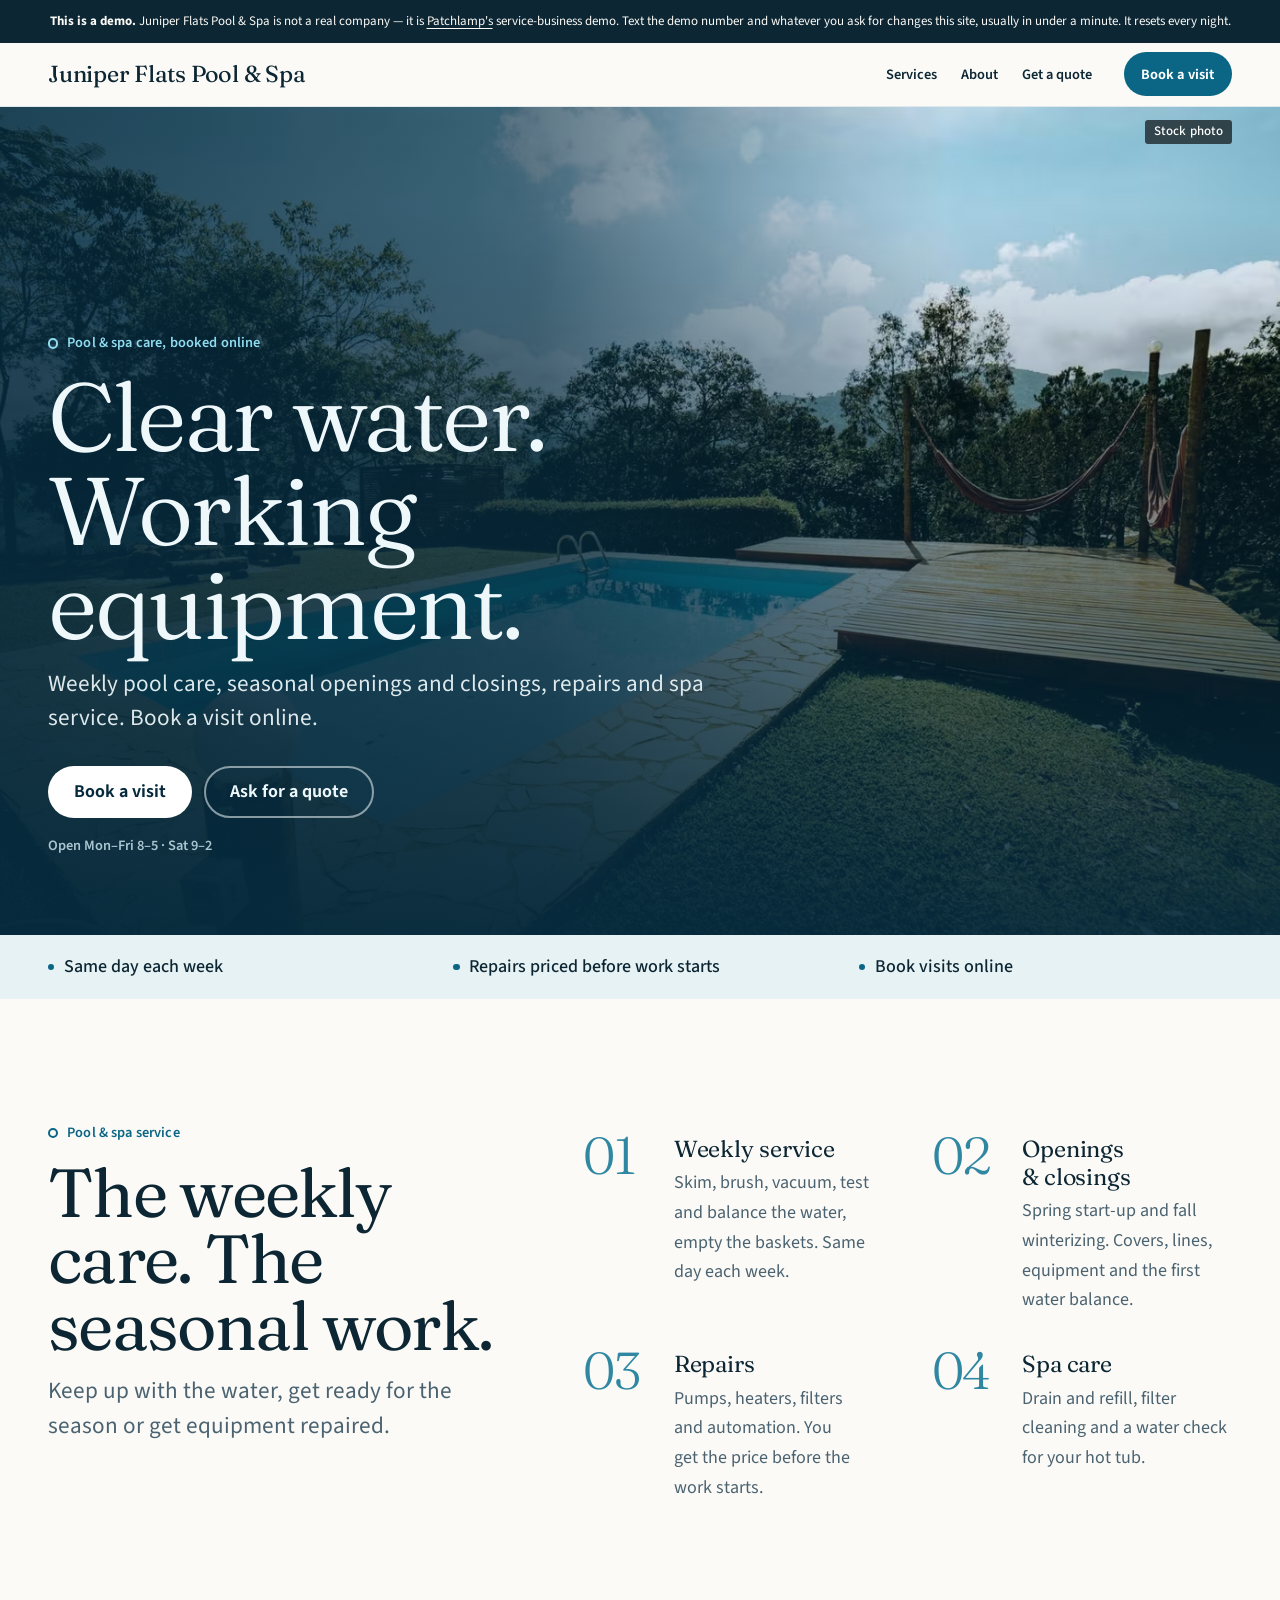
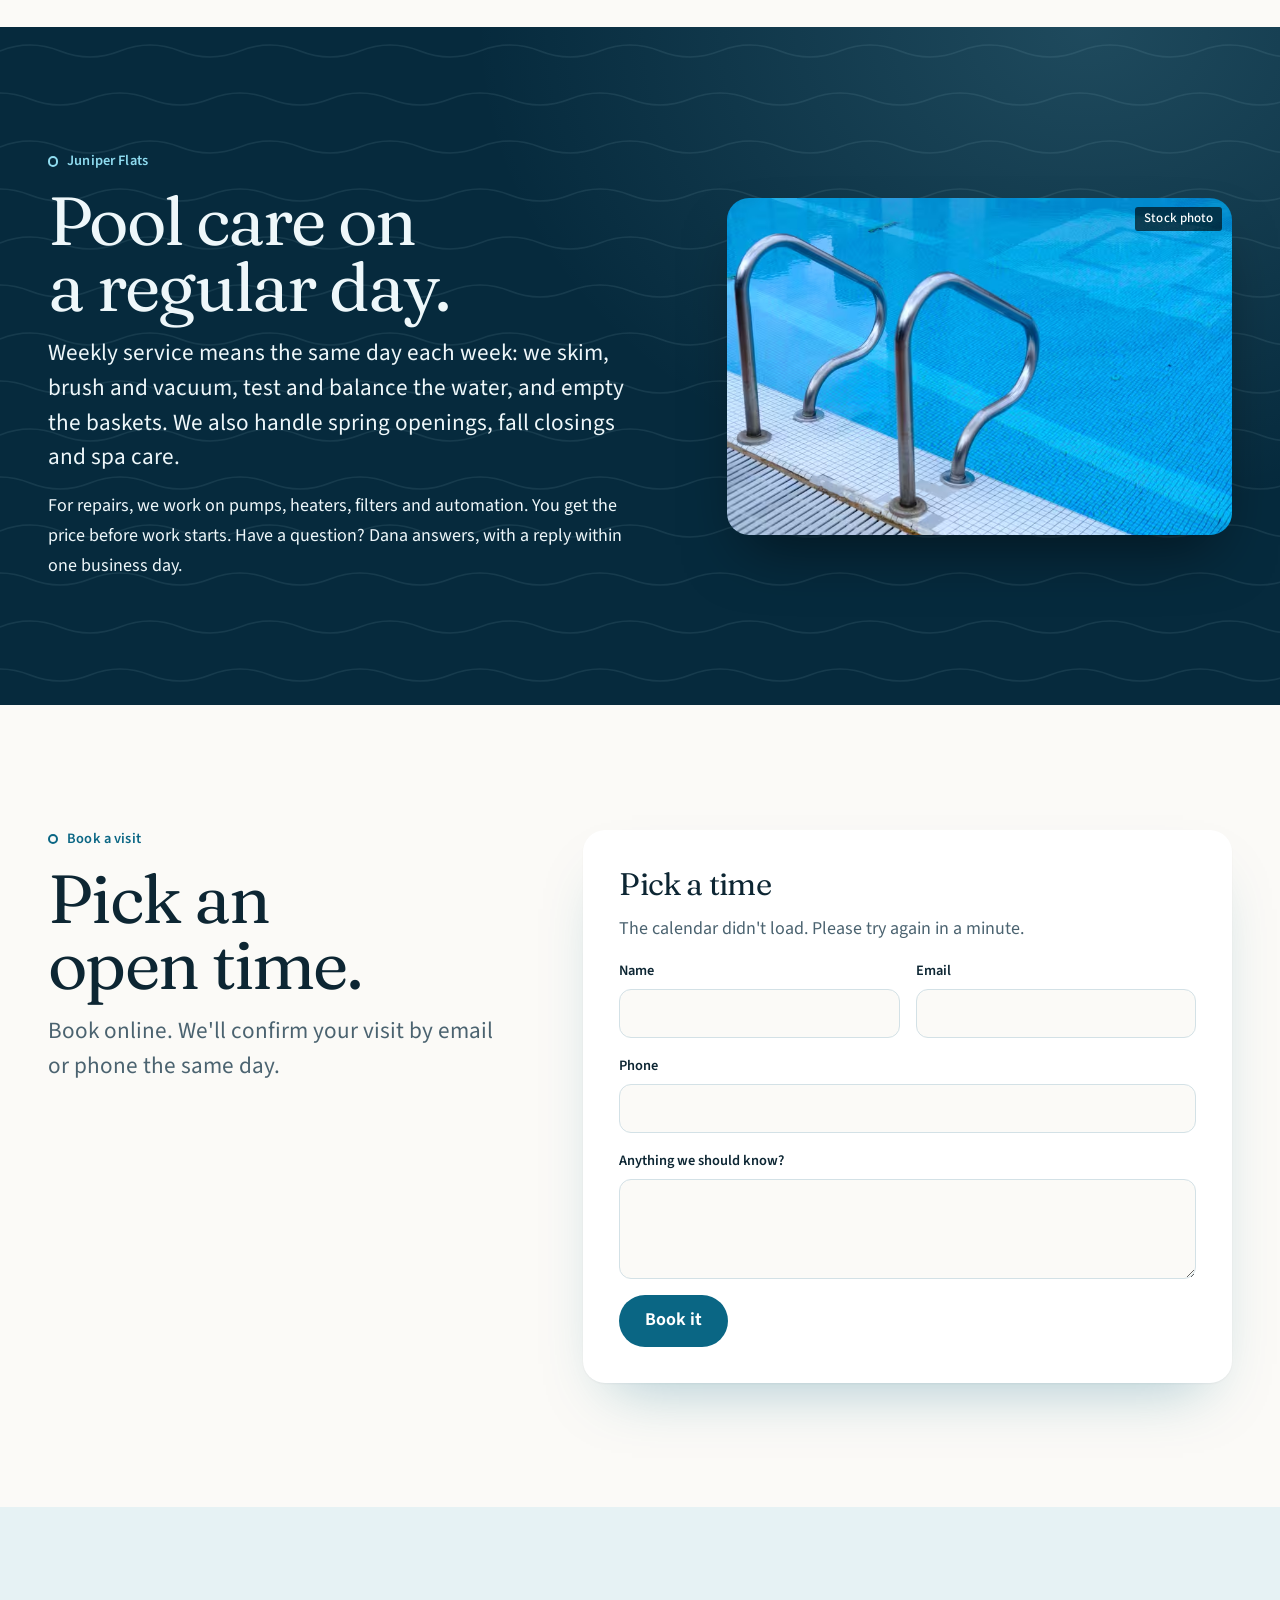
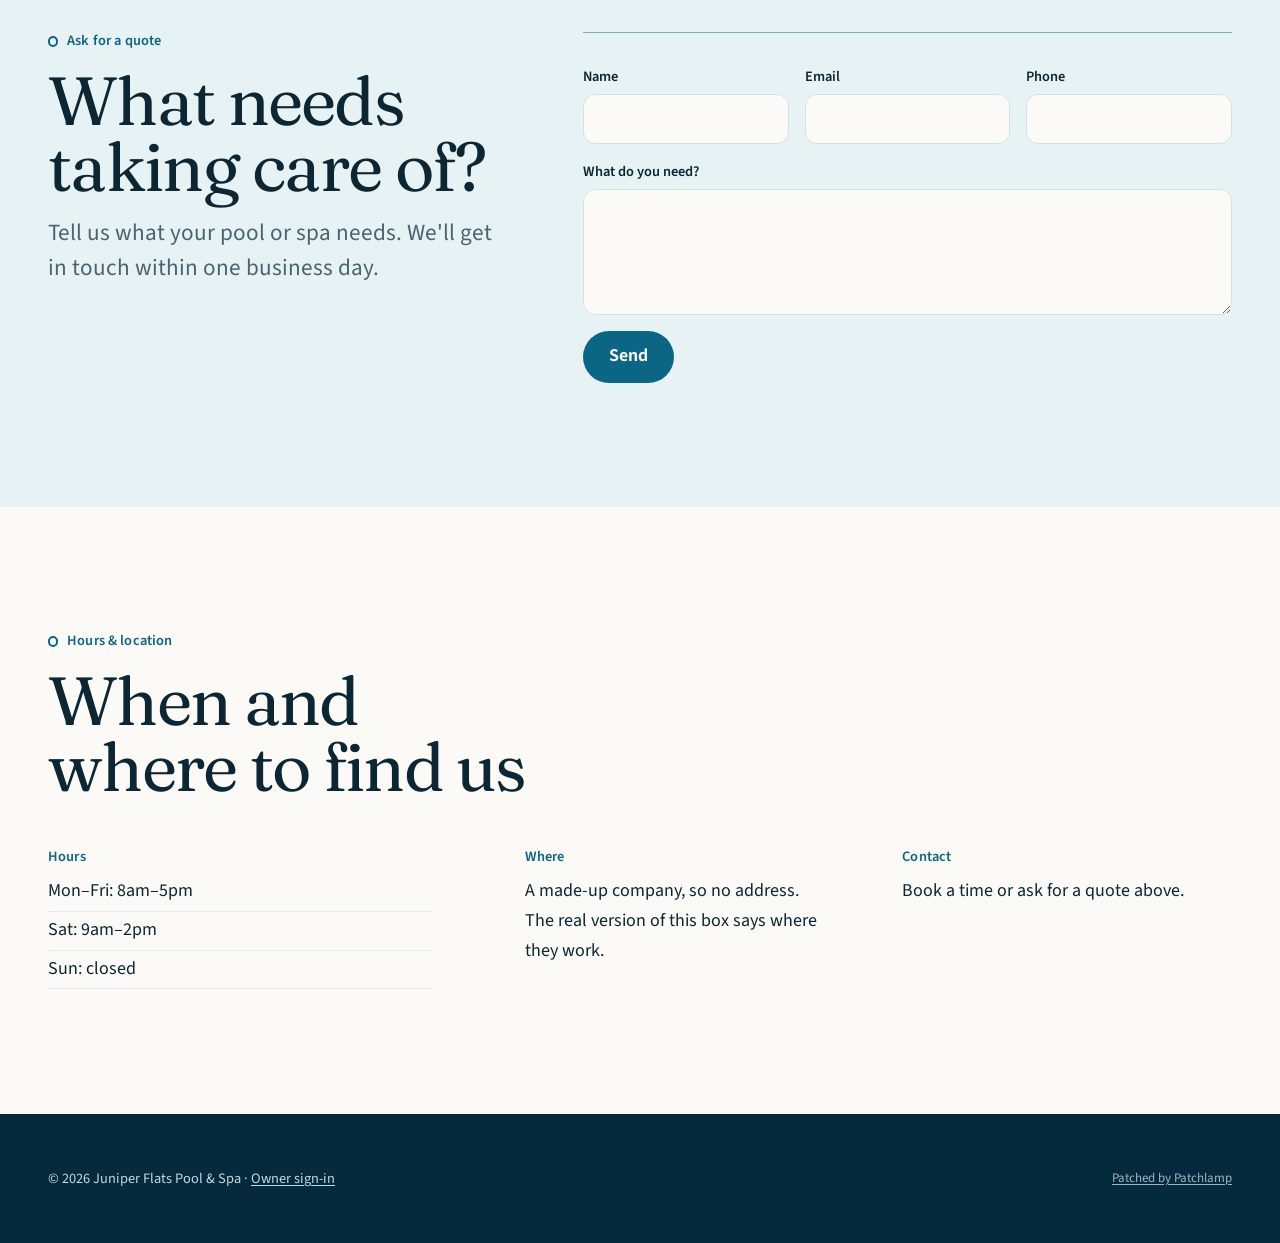
==== commit 73497515: "Hours: Saturday now 9am-2pm Co-Authored-By: Claude Sonnet 5.5 <noreply@anthropic.com>" ====
--- a/index.html
+++ b/index.html
@@ -41,7 +41,7 @@
           <a class="btn btn-primary" href="#booking">Book a visit</a>
           <a class="btn btn-secondary" href="#quote">Ask for a quote</a>
         </div>
-        <p class="hero-note">Open Mon–Fri 8–5 · Sat 9–3</p>
+        <p class="hero-note">Open Mon–Fri 8–5 · Sat 9–2</p>
       </div>
     </section>
     <section class="proof proof--strip" aria-label="At a glance">
@@ -190,7 +190,7 @@
             <h3>Hours</h3>
             <ul class="hours">
               <li>Mon–Fri: 8am–5pm</li>
-              <li>Sat: 9am–3pm</li>
+              <li>Sat: 9am–2pm</li>
               <li>Sun: closed</li>
             </ul>
           </div>
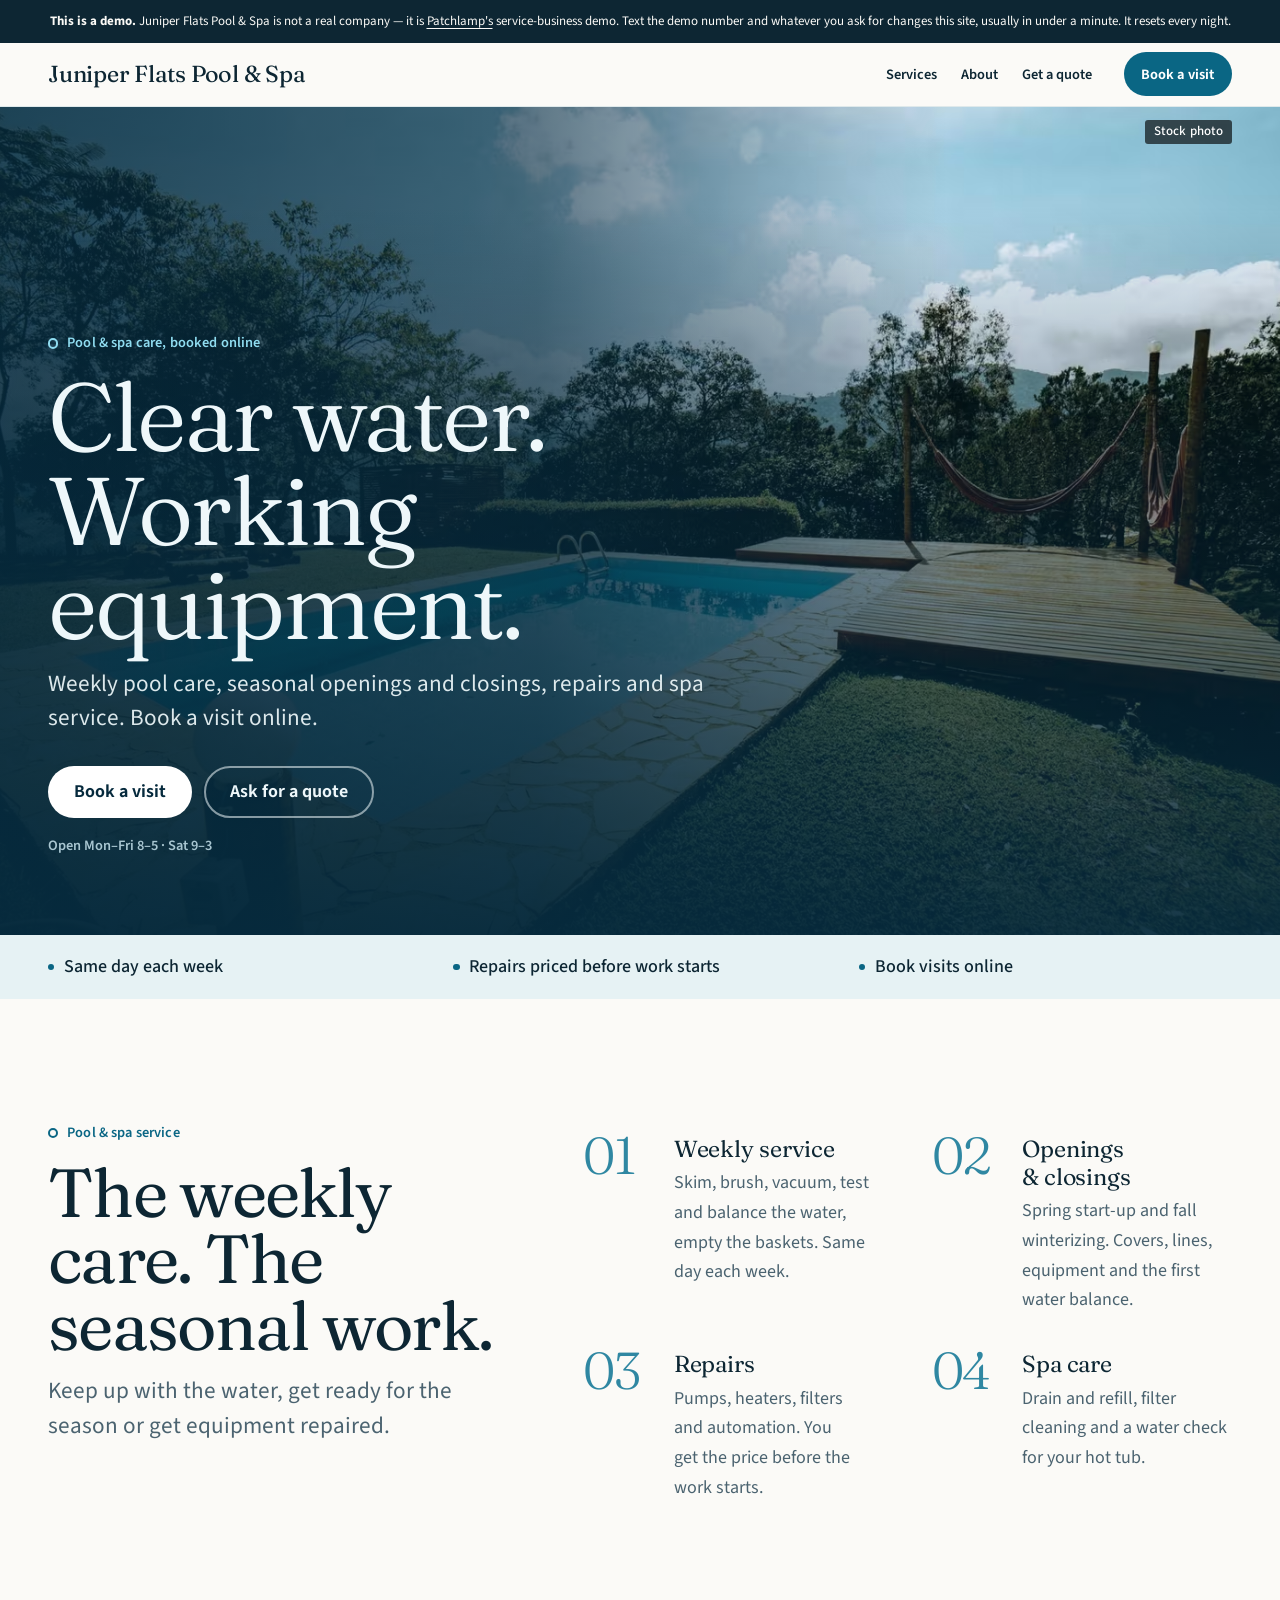
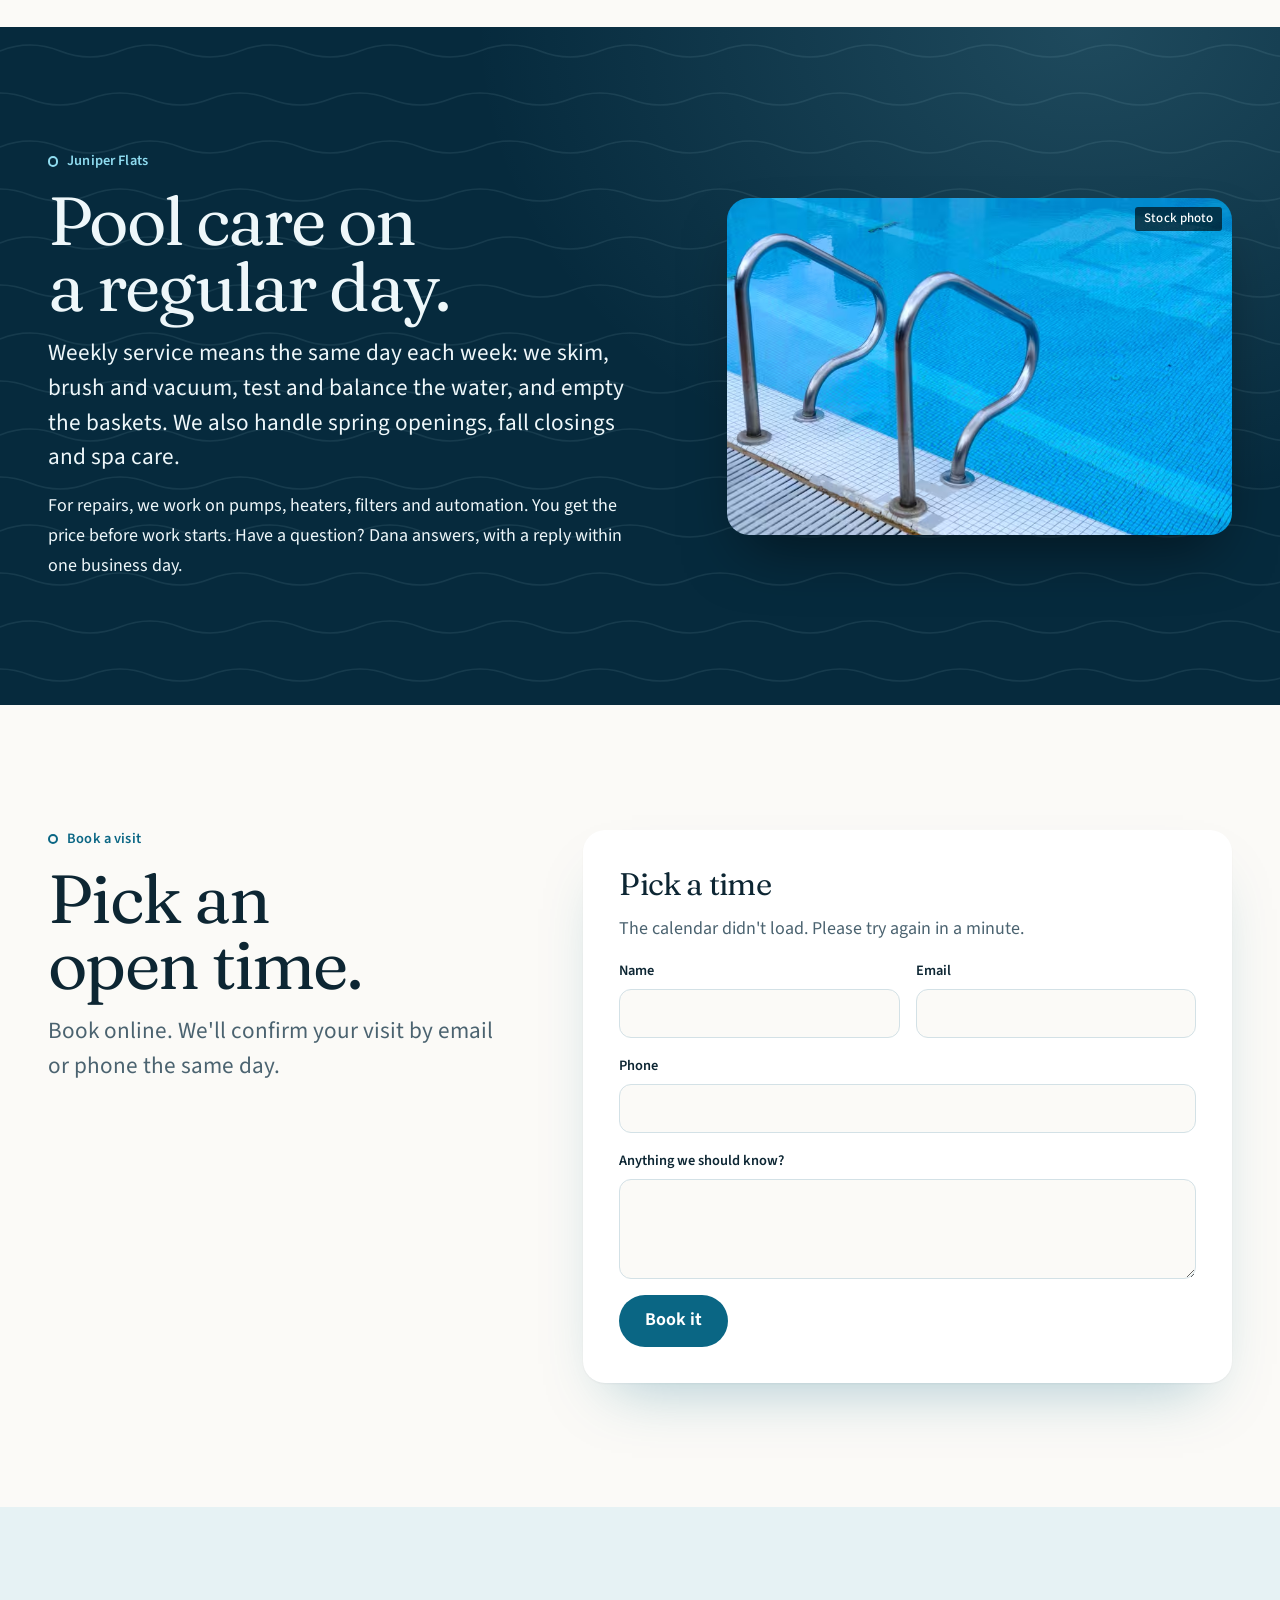
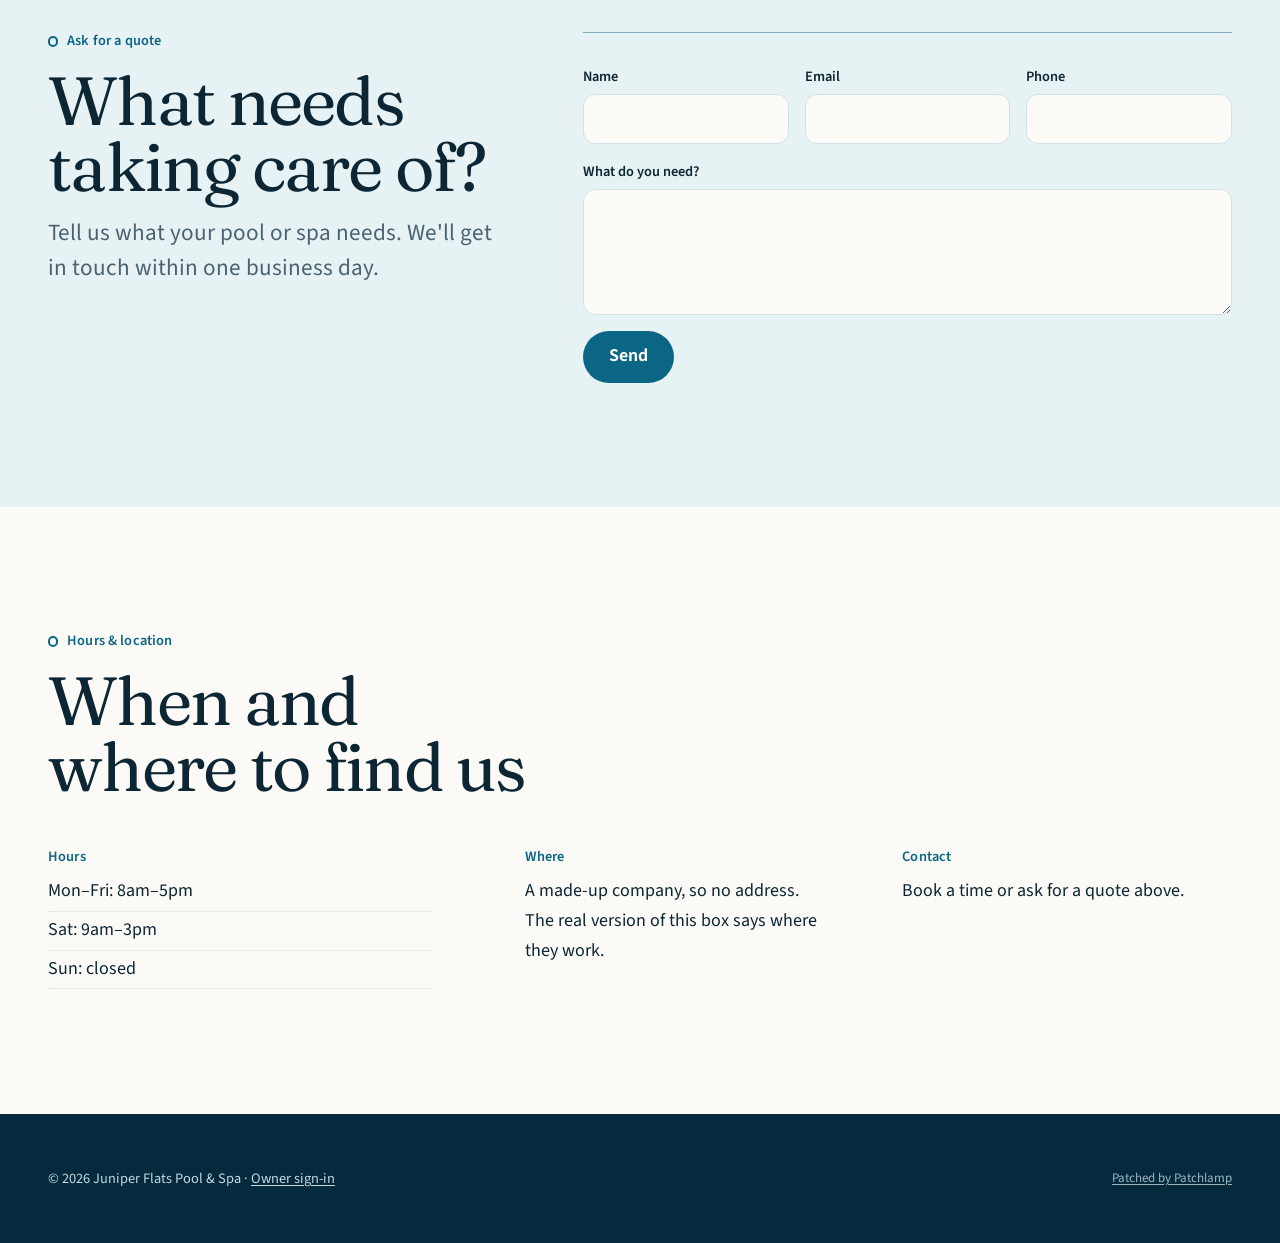
==== commit 604dfe8b: "Nightly reset: back to the golden copy" ====
--- a/index.html
+++ b/index.html
@@ -41,7 +41,7 @@
           <a class="btn btn-primary" href="#booking">Book a visit</a>
           <a class="btn btn-secondary" href="#quote">Ask for a quote</a>
         </div>
-        <p class="hero-note">Open Mon–Fri 8–5 · Sat 9–2</p>
+        <p class="hero-note">Open Mon–Fri 8–5 · Sat 9–3</p>
       </div>
     </section>
     <section class="proof proof--strip" aria-label="At a glance">
@@ -190,7 +190,7 @@
             <h3>Hours</h3>
             <ul class="hours">
               <li>Mon–Fri: 8am–5pm</li>
-              <li>Sat: 9am–2pm</li>
+              <li>Sat: 9am–3pm</li>
               <li>Sun: closed</li>
             </ul>
           </div>
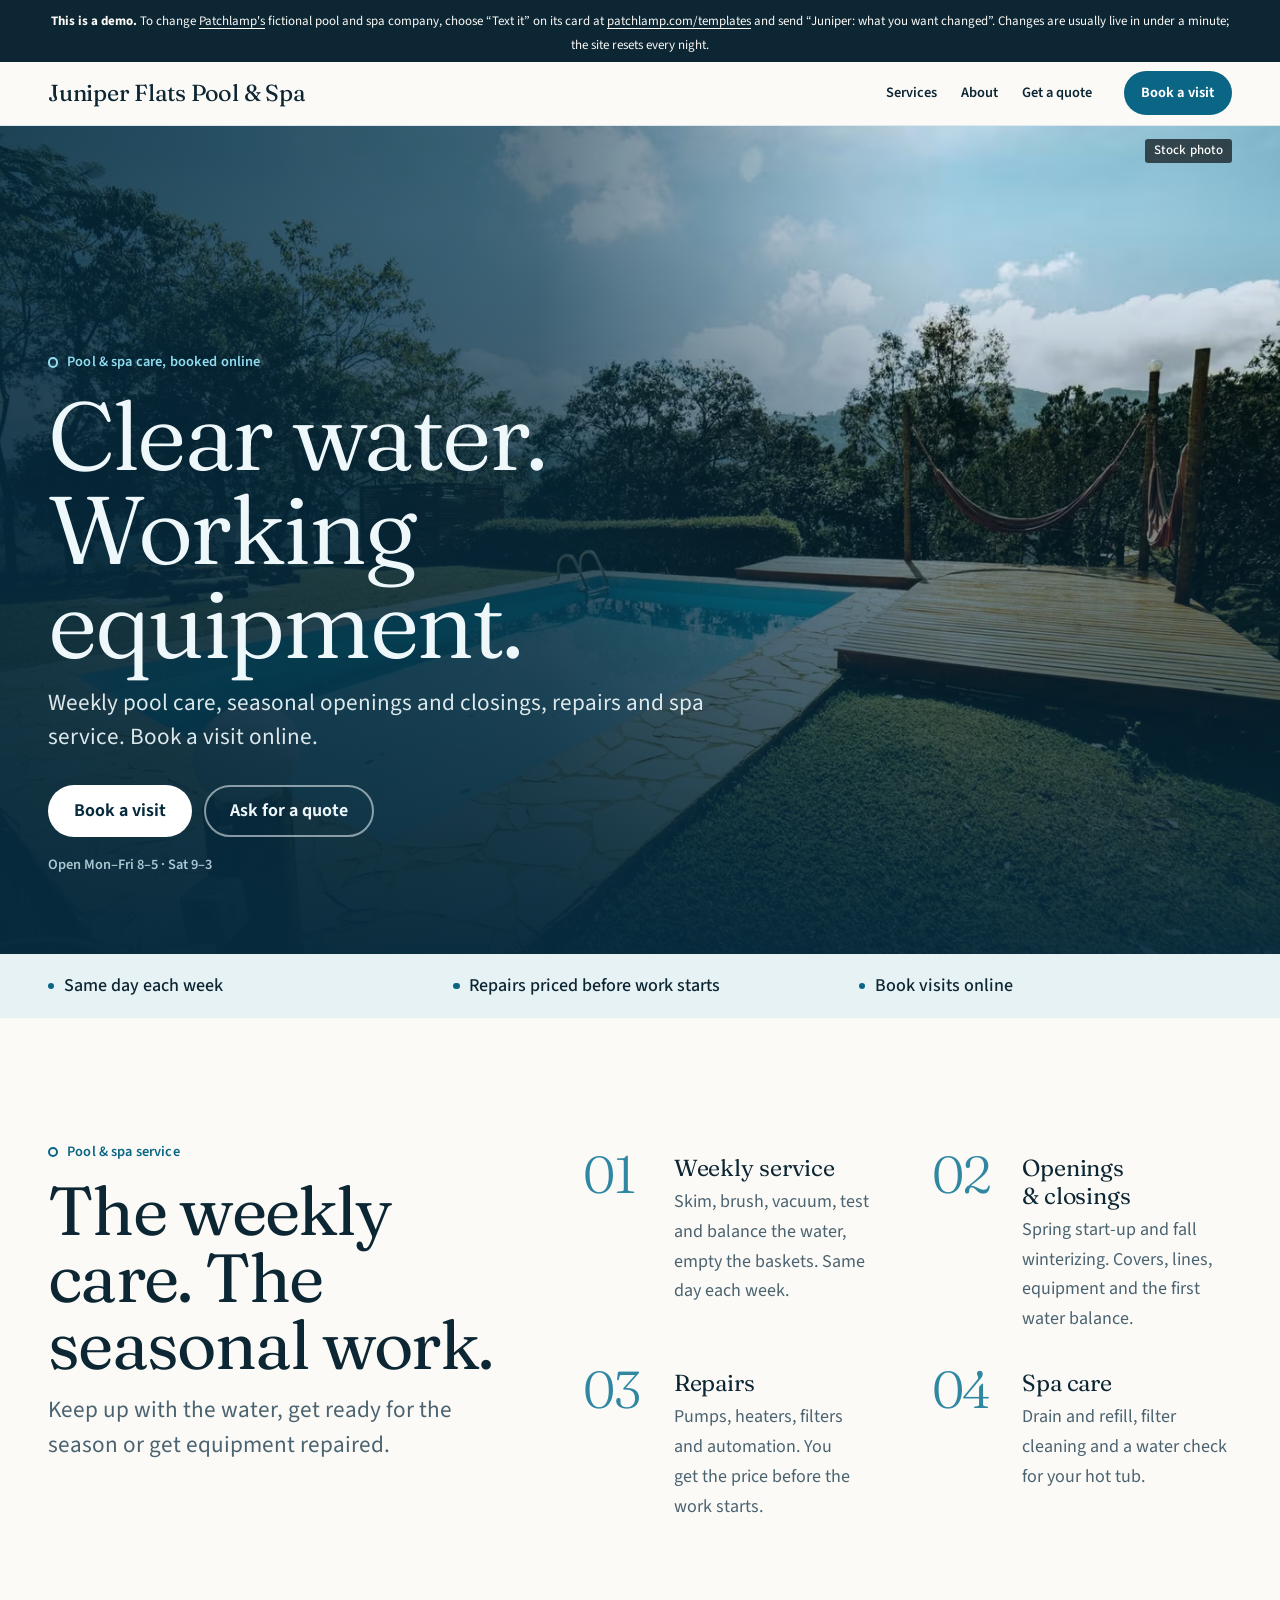
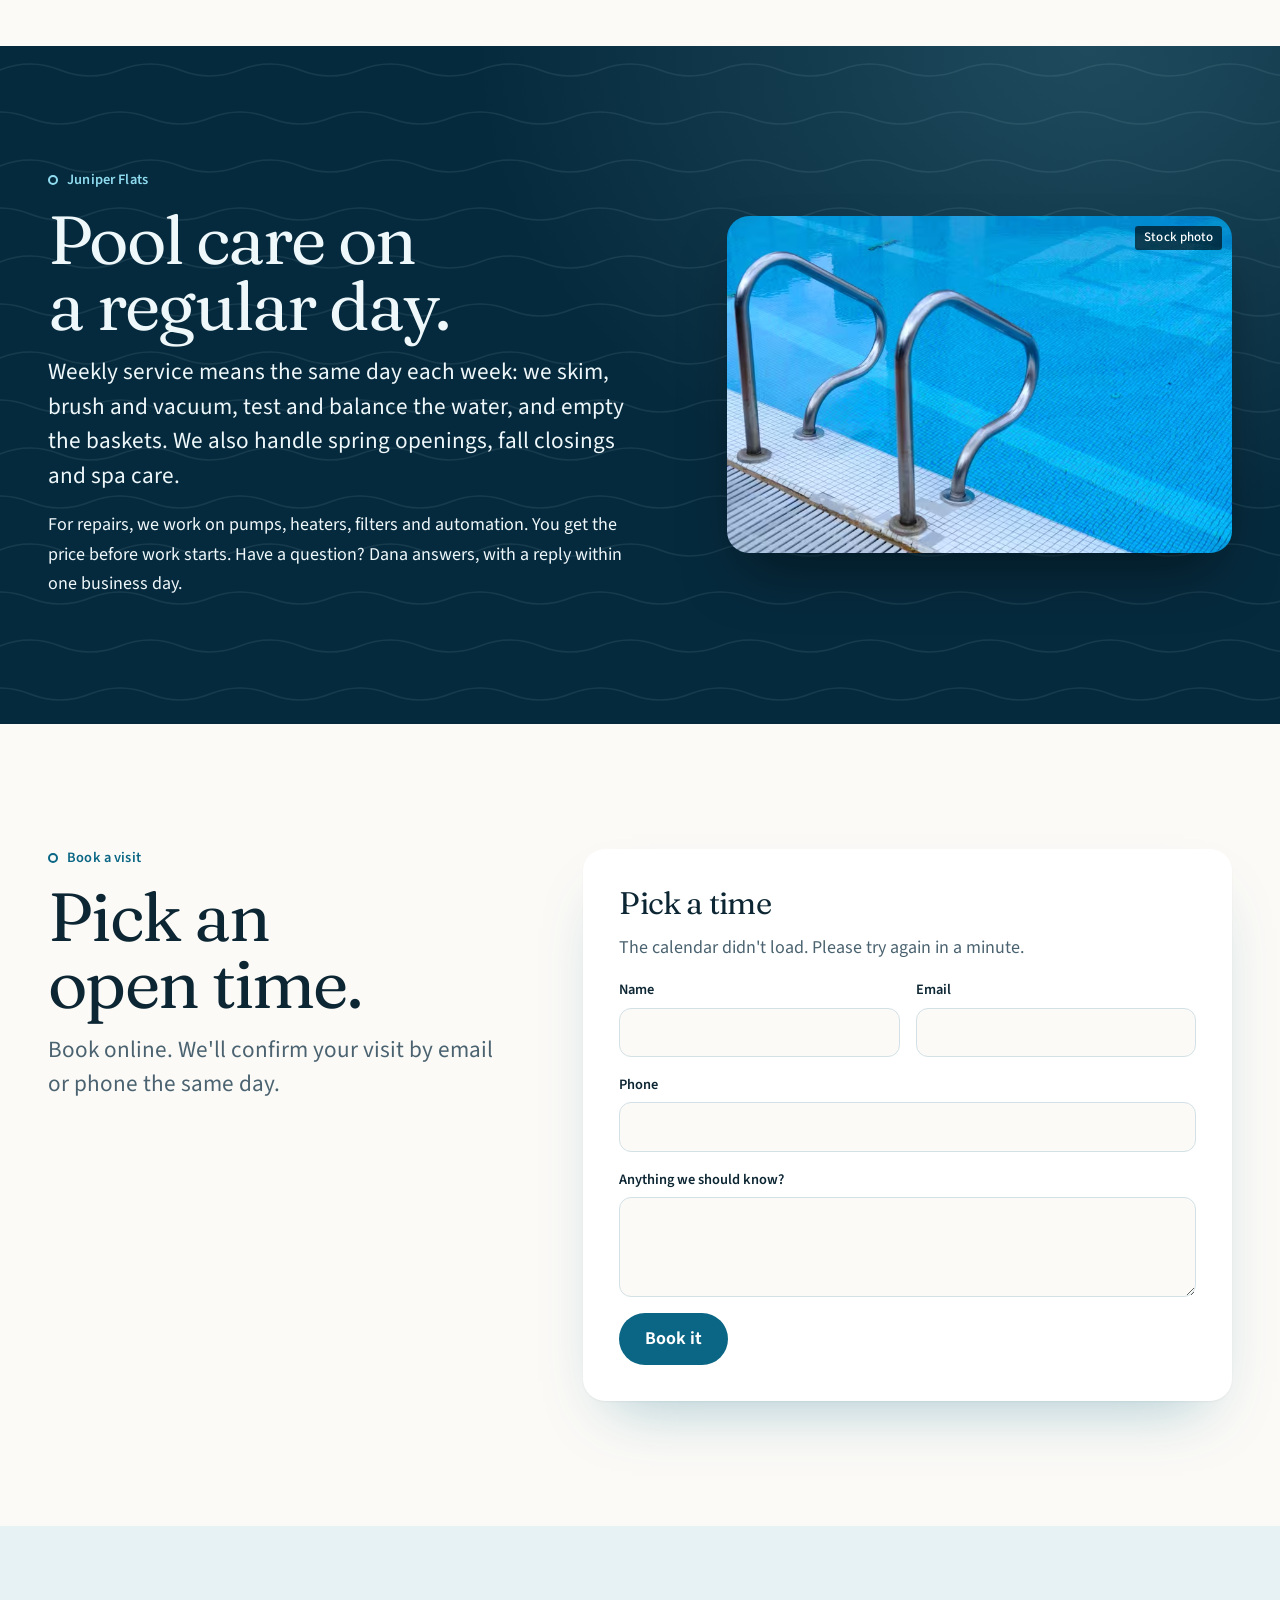
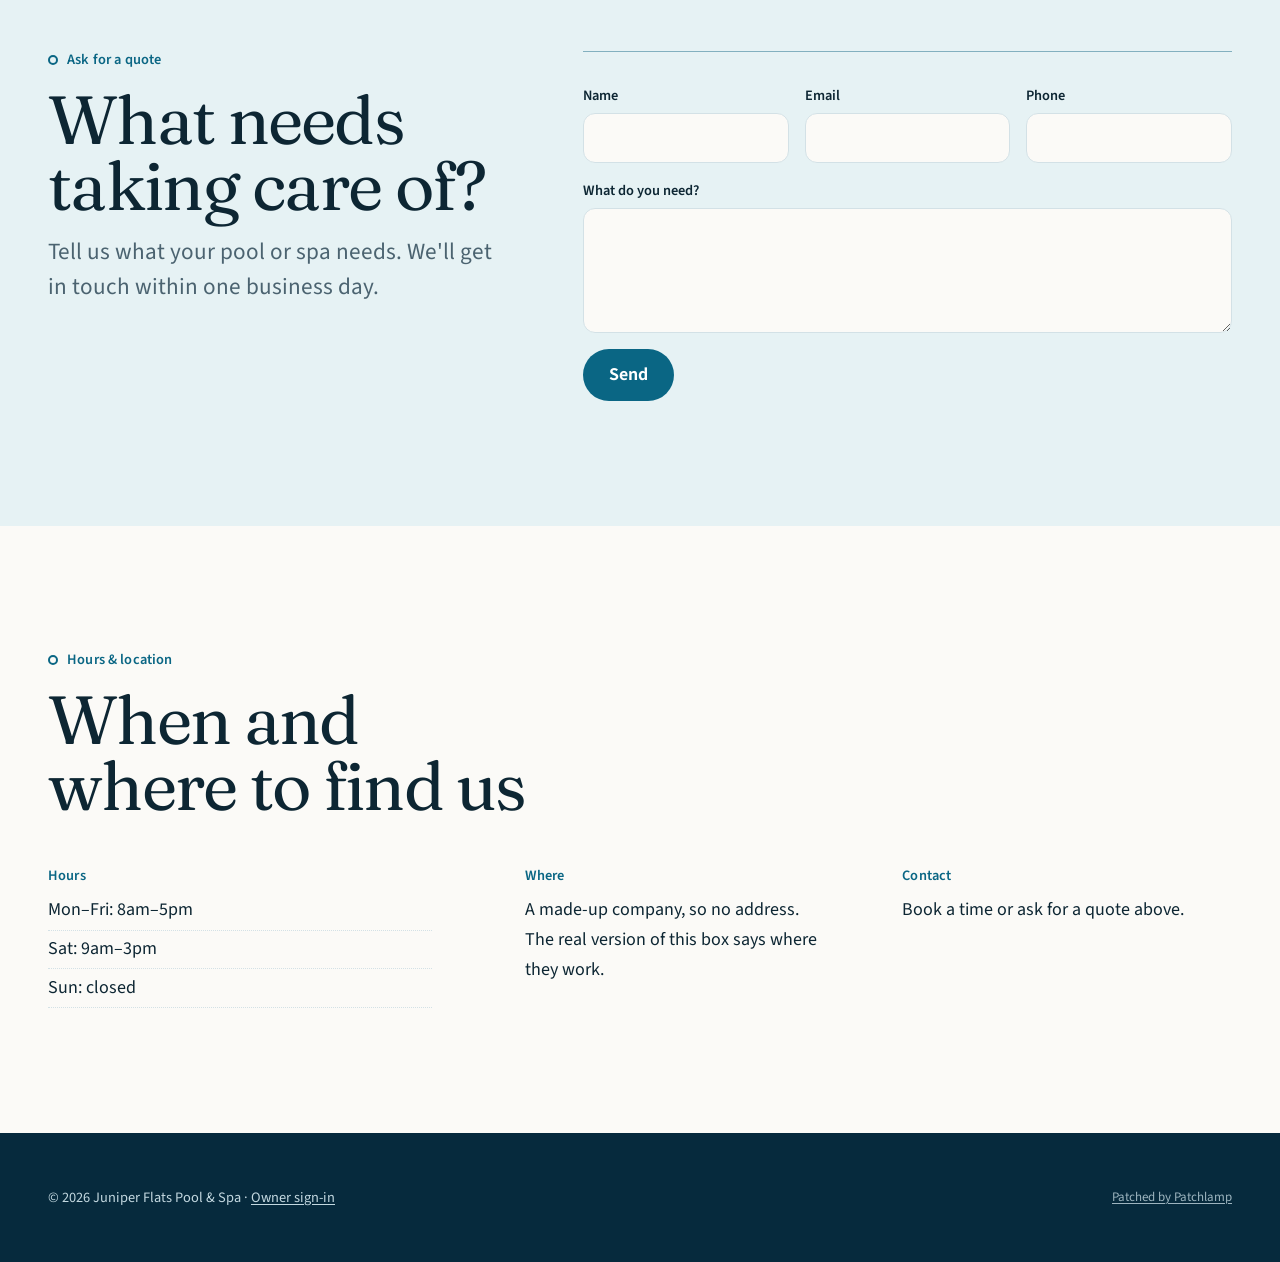
==== commit c152f548: "The demo bar points at the /templates card (Codex, marketing/copy/demo-bars-2026-10-27-v2.md): no nu" ====
--- a/index.html
+++ b/index.html
@@ -13,9 +13,10 @@
 </head>
 <body class="page-home">
   <p class="demo-bar">
-    <strong>This is a demo.</strong> Juniper Flats Pool &amp; Spa is not a real company — it is
-    <a href="https://patchlamp.com/">Patchlamp's</a> service-business demo. Text the demo number and
-    whatever you ask for changes this site, usually in under a minute. It resets every night.
+    <strong>This is a demo.</strong> To change <a href="https://patchlamp.com/">Patchlamp's</a>
+    fictional pool and spa company, choose “Text it” on its card at
+    <a href="https://patchlamp.com/templates">patchlamp.com/templates</a> and send “Juniper: what you want changed”.
+    Changes are usually live in under a minute; the site resets every night.
   </p>
 
   <header class="site-header">
